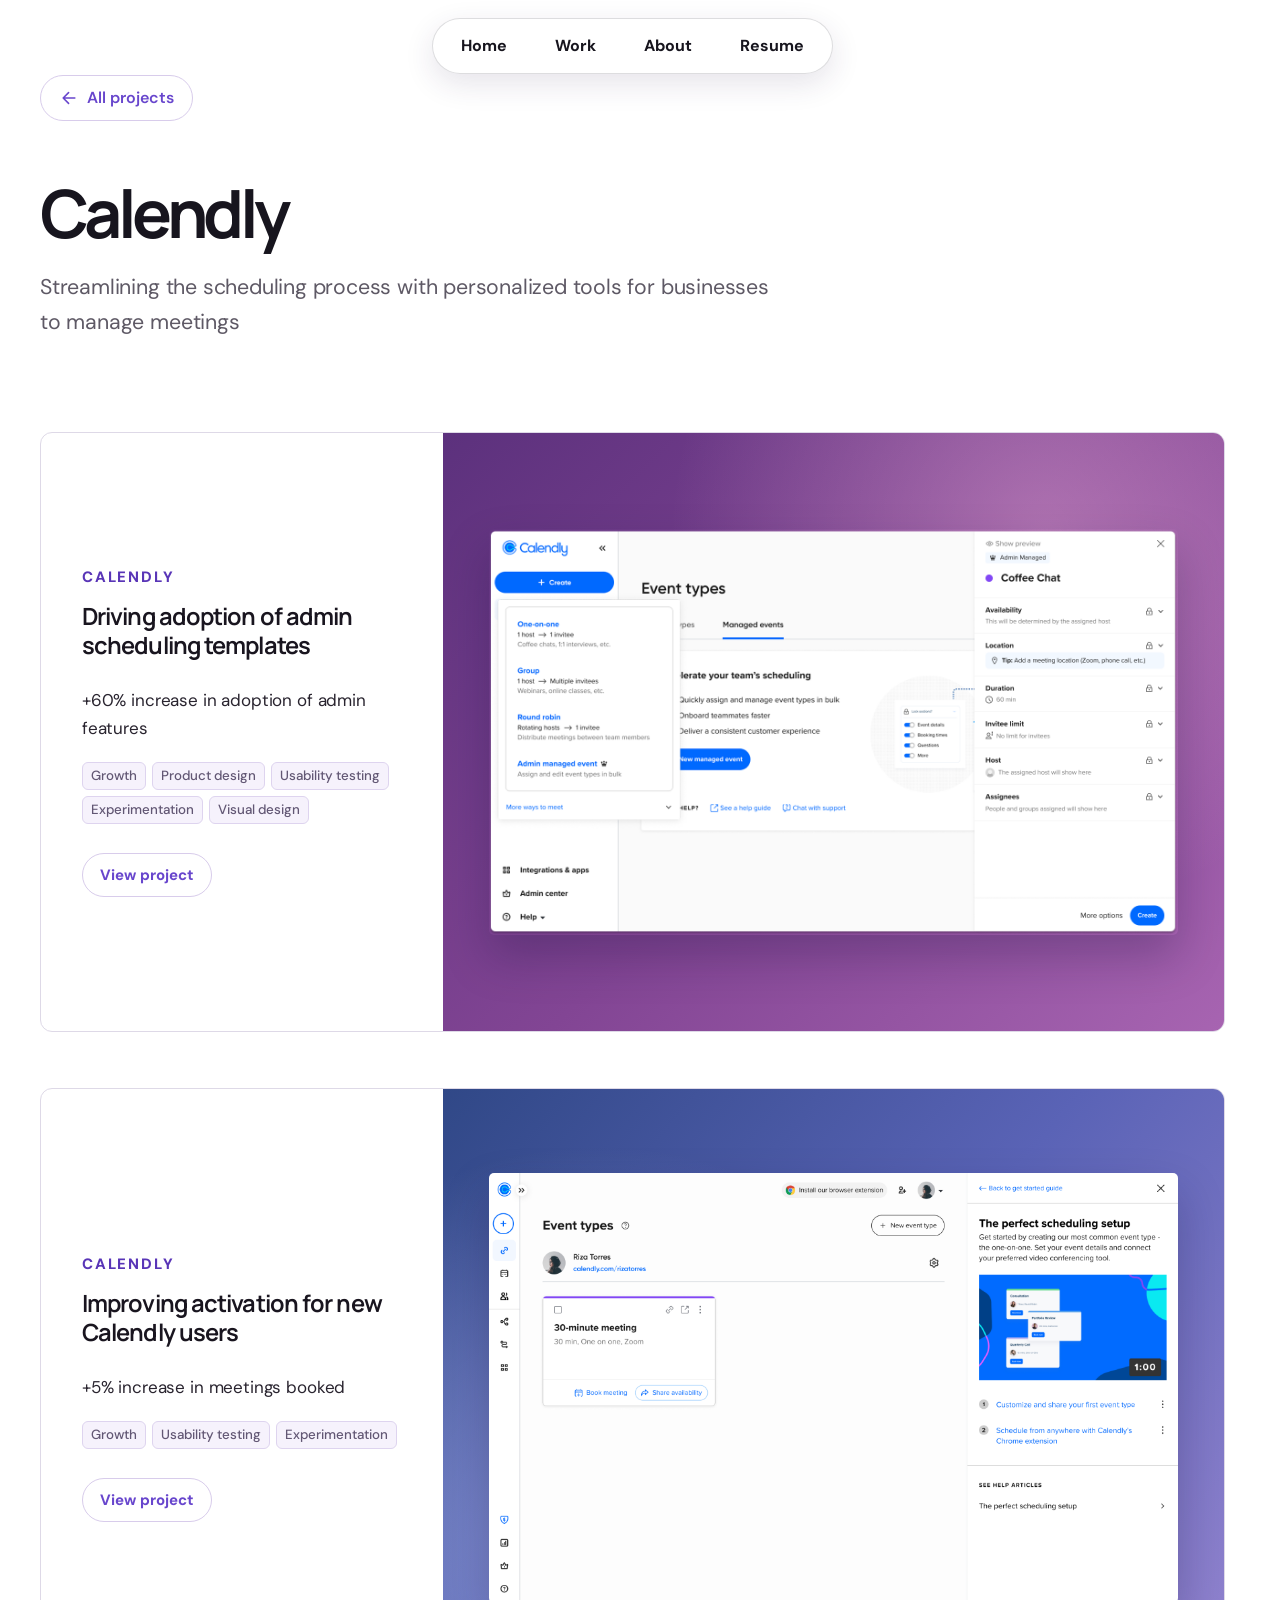
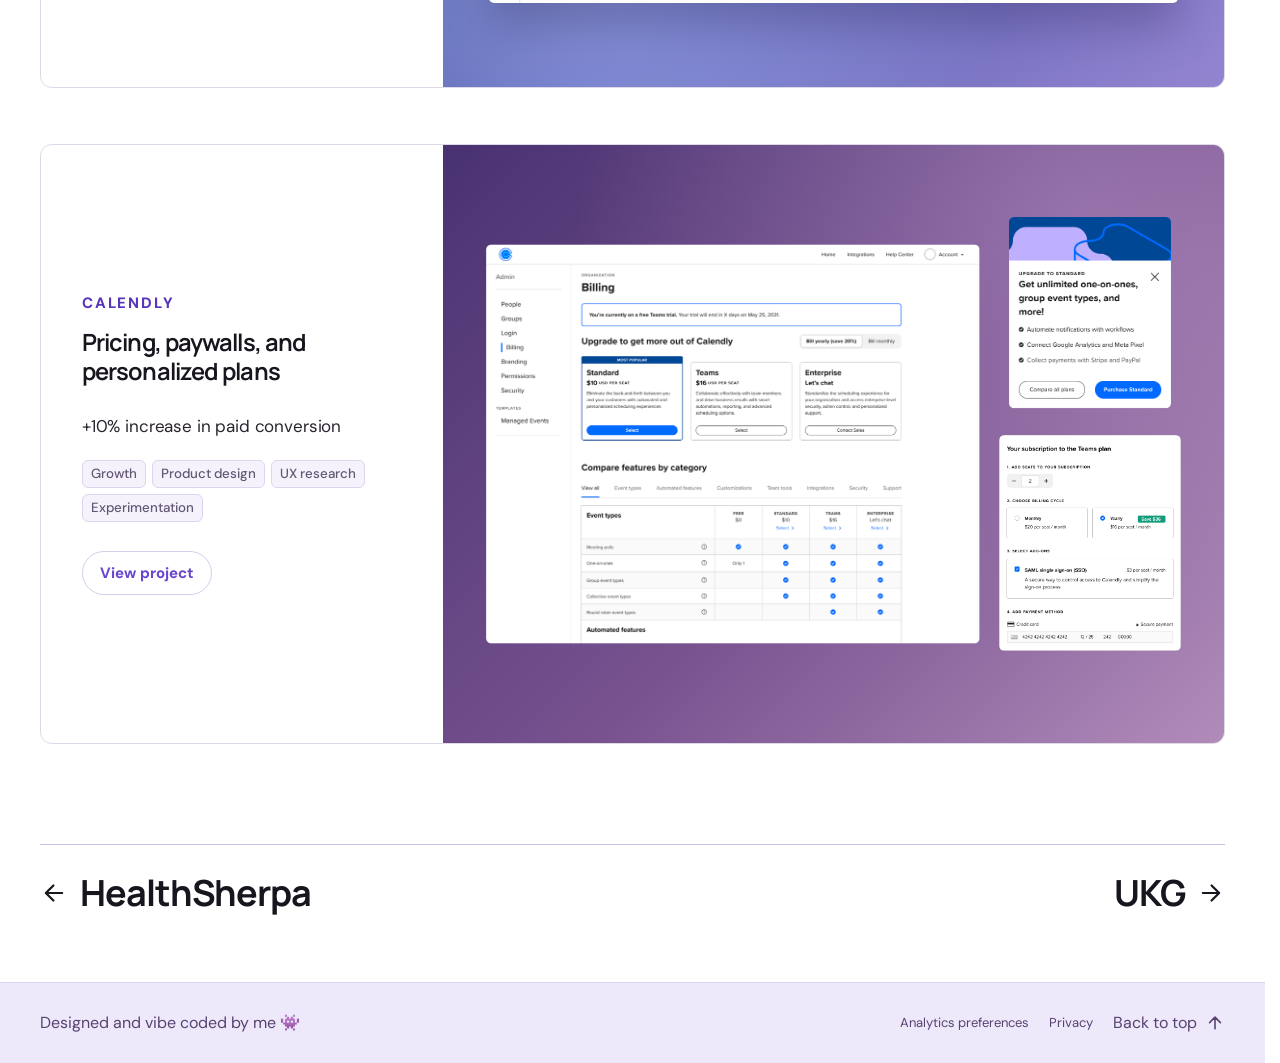
==== work/calendly/index.html @ a81fbd9f "Add Clarity tracking" ====
<!doctype html><html lang="en"><head><meta charset="UTF-8"><meta name="viewport" content="width=device-width, initial-scale=1"><meta name="theme-color" content="#f8f7fb"><link rel="icon" type="image/svg+xml" href="/assets/favicon-sparkle.svg?v=2"><title>Amber Tang — Product Designer</title><meta name="description" content="Amber Tang is a senior product designer creating thoughtful experiences for complex B2B products."><link rel="preconnect" href="https://fonts.googleapis.com"><link rel="preconnect" href="https://fonts.gstatic.com" crossorigin><link href="https://fonts.googleapis.com/css2?family=DM+Sans:wght@400;500;600;700&family=Manrope:wght@400;500;600;700;800&display=swap" rel="stylesheet"><link rel="stylesheet" href="/style.css?v=clarity-regional-20261018"><script src="/analytics.js?v=clarity-regional-20261018" defer></script></head><body><div id="app"></div><script src="/app.js?v=clarity-regional-20261018" defer></script></body></html>
---- style.css ----
:root{--ink:#17151e;--muted:#67636f;--purple:#6846cd;--lavender:#eae2ff;--line:#e6e3eb;--paper:#fbfafc}*{box-sizing:border-box}html{scroll-behavior:smooth}body{margin:0;background:var(--paper);color:var(--ink);font:16px/1.55 'DM Sans',sans-serif}button,input{font:inherit}button,a{-webkit-tap-highlight-color:transparent}a{color:inherit;text-decoration:none}button{cursor:pointer}.wrap{width:min(1240px,calc(100% - 80px));margin-inline:auto}.site-header{position:sticky;top:0;z-index:30;background:rgba(251,250,252,.77);backdrop-filter:blur(18px);-webkit-backdrop-filter:blur(18px);border-bottom:1px solid rgba(230,227,235,.65)}.nav{display:flex;align-items:center;justify-content:space-between;height:76px}.brand{font:800 24px 'Manrope',sans-serif;letter-spacing:-.08em}.brand-dot,.purple-period{color:var(--purple)}.nav-links{display:flex;align-items:center;gap:38px;font-size:16px;font-weight:600}.nav-links a:hover,.text-link:hover{color:var(--purple)}.nav-links a:last-child{border:1px solid #d8d1e4;border-radius:50px;padding:9px 16px}.hero{padding-top:114px;padding-bottom:95px;position:relative}.hero-kicker,.eyebrow,.overline{font-size:16px;letter-spacing:.16em;font-weight:800}.hero-kicker{color:var(--purple);display:flex;align-items:center;gap:9px}.sparkle{font-size:23px;line-height:1}.hero h1,.detail-intro h1,.case-head h1{font:800 clamp(58px,7.5vw,116px)/1.04 'Manrope',sans-serif;letter-spacing:-.075em;margin:25px 0 30px}.hero h1 em,.about h2 em{color:var(--purple);font-style:normal}.hero-intro{max-width:710px;color:#514d58;font-size:20px;line-height:1.6;margin:0}.hero-actions{display:flex;align-items:center;gap:28px;margin-top:32px}.button{display:inline-flex;align-items:center;gap:30px;border-radius:100px;padding:15px 21px;font-weight:700;font-size:16px}.button.primary{background:var(--ink);color:white}.button:hover{background:var(--purple)}.availability{font-size:16px;color:var(--muted)}.ask-teaser{display:flex;align-items:center;text-align:left;gap:18px;border:1px solid #d6cce8;background:linear-gradient(110deg,#fff 25%,#f2edff);border-radius:16px;padding:18px 20px;width:min(570px,100%);margin-top:80px;box-shadow:0 20px 55px rgba(68,40,114,.06);transition:transform .2s,box-shadow .2s}.ask-teaser:hover{transform:translateY(-3px);box-shadow:0 22px 45px rgba(68,40,114,.13)}.ask-teaser strong,.ask-teaser small{display:block}.ask-teaser strong{font-size:16px}.ask-teaser small{color:var(--muted);font-size:16px;margin-top:2px}.ask-icon{background:var(--purple);color:white;border-radius:10px;width:44px;height:44px;display:grid;place-items:center;font-size:23px;flex:none}.ask-arrow{margin-left:auto;font-size:22px;color:var(--purple)}.section{padding:95px 0}.section-head{display:flex;justify-content:space-between;align-items:end;gap:40px;margin-bottom:34px}.section-head h2,.about h2,.footer h2,.case-body h2{font:800 clamp(35px,4.5vw,59px)/1.14 'Manrope',sans-serif;letter-spacing:-.055em;margin:14px 0 0}.section-head p{max-width:330px;color:var(--muted);margin:0 0 7px}.selected{background:#f1eff5;overflow:hidden}.carousel{display:flex;gap:24px;overflow-x:auto;scroll-snap-type:x mandatory;scrollbar-width:none;padding:0 max(40px,calc((100vw - 1240px)/2)) 10px}.carousel::-webkit-scrollbar{display:none}.project-card{position:relative;overflow:hidden;min-height:500px;border-radius:13px;background:#5b4a7a var(--card-image) center/cover no-repeat;color:#fff;isolation:isolate}.carousel .project-card{flex:0 0 min(850px,75vw);height:530px;scroll-snap-align:center}.image-scrim{position:absolute;inset:0;background:linear-gradient(180deg,rgba(14,10,30,.22) 0%,rgba(16,11,36,.05) 38%,rgba(12,9,25,.87) 100%);z-index:-1}.project-top{display:flex;justify-content:space-between;align-items:center;padding:29px 32px}.pill{background:rgba(255,255,255,.18);backdrop-filter:blur(12px);border:1px solid rgba(255,255,255,.45);border-radius:99px;padding:7px 14px;font-size:16px;font-weight:700}.card-index{font-size:16px;letter-spacing:.14em}.project-bottom{position:absolute;bottom:0;left:0;right:0;display:flex;align-items:end;justify-content:space-between;gap:24px;padding:36px}.overline{color:#d8caff}.project-bottom h3{font:700 clamp(28px,3vw,43px)/1.13 'Manrope',sans-serif;letter-spacing:-.05em;max-width:510px;margin:8px 0 24px}.project-meta{display:flex;gap:48px}.project-meta div{display:flex;flex-direction:column;gap:3px;font-size:16px}.project-meta small,.case-facts small{font-size:16px;letter-spacing:.14em;font-weight:800;color:#c5b9db}.round-arrow{display:grid;place-items:center;flex:none;width:54px;height:54px;border-radius:50%;background:var(--purple);font-size:24px}.round-arrow:hover{background:white;color:var(--purple)}.carousel-controls{display:flex;align-items:center;justify-content:space-between;gap:30px;margin-top:18px}.carousel-track{position:relative;width:230px;height:4px;background:#d4cce0;border-radius:99px;cursor:pointer}.carousel-thumb{position:absolute;top:0;height:4px;left:0;background:var(--purple);border-radius:99px}.arrows{display:flex;gap:8px}.arrows button{width:42px;height:42px;border:1px solid #c8c1d2;background:transparent;border-radius:50%;font-size:20px}.arrows button:hover{background:var(--ink);color:white}.bordered{border-top:1px solid var(--line);padding-top:20px}.company-grid{display:grid;grid-template-columns:repeat(4,1fr);gap:15px}.company-card{min-height:330px;border-radius:11px;padding:23px;display:flex;flex-direction:column;justify-content:space-between;background:#e8e3ef;transition:transform .25s,background .25s}.company-card:hover{transform:translateY(-6px);background:#dfd5f3}.company-1{background:#ece9f2}.company-2{background:#e7e4ed}.company-3{background:#eeeaf4}.company-card-top{display:flex;justify-content:space-between;color:var(--purple);font-size:16px;letter-spacing:.1em;font-weight:800}.company-card-top span:last-child{font-size:24px;line-height:1}.company-sector{font-size:16px;color:var(--purple);font-weight:800;text-transform:uppercase;letter-spacing:.11em}.company-card h3{font:800 25px/1.2 'Manrope',sans-serif;letter-spacing:-.05em;margin:12px 0}.company-card p{font-size:16px;color:#5c5567;line-height:1.45;margin:0}.about{background:white}.about-grid{display:grid;grid-template-columns:1fr 1fr;gap:9%;align-items:center}.about-art{background:radial-gradient(circle at 75% 24%,#a889f5,transparent 35%),linear-gradient(145deg,#281a4d,#7051b2 70%,#af8bef);aspect-ratio:1/1;border-radius:13px;color:white;padding:38px;display:flex;flex-direction:column;justify-content:space-between;overflow:hidden}.about-art>span:first-child{font:800 clamp(24px,3vw,47px)/1.12 'Manrope',sans-serif;letter-spacing:-.055em}.art-mark{font-size:clamp(160px,27vw,400px);line-height:.7;align-self:end;opacity:.65;transform:rotate(-18deg) translate(12%,5%)}.about-copy p{color:#595563;font-size:17px;line-height:1.75;margin:27px 0}.skill-list{display:flex;flex-wrap:wrap;gap:9px;margin:28px 0 34px}.skill-list span{padding:9px 14px;border:1px solid #dcd6e8;border-radius:99px;font-size:16px}.text-link{display:inline-flex;gap:28px;align-items:center;border-bottom:1px solid var(--purple);padding-bottom:7px;color:var(--purple);font-weight:800}.footer{padding-top:105px}.footer h2{margin:15px 0 30px}.footer-bottom{margin-top:105px;border-top:1px solid var(--line);display:flex;justify-content:space-between;gap:20px;padding:25px 0;color:var(--muted);font-size:16px}.detail-intro,.case-head{padding-top:75px;padding-bottom:70px}.back-link{display:block;font-size:16px;font-weight:700;color:var(--purple);margin-bottom:72px}.detail-intro h1,.case-head h1{margin:16px 0}.detail-intro p,.case-head>p{font-size:20px;color:#5e5965;max-width:730px}.company-projects{display:grid;gap:28px}.company-projects .project-card{height:580px}.company-projects .project-bottom h3{font-size:46px}.next-work{border-top:1px solid var(--line);margin-top:100px;padding:25px 0 65px;display:flex;justify-content:space-between;gap:25px}.next-work span{font-size:16px;letter-spacing:.14em;color:var(--muted);font-weight:800}.next-work a{font:700 clamp(22px,3vw,36px) 'Manrope',sans-serif;letter-spacing:-.04em}.next-work a:hover{color:var(--purple)}.case-head{padding-bottom:45px}.case-head h1{max-width:1050px}.case-facts{border-top:1px solid var(--line);margin-top:55px;padding-top:22px;display:grid;grid-template-columns:repeat(4,1fr);gap:20px}.case-facts div{display:flex;flex-direction:column;gap:8px}.case-facts small{color:var(--purple)}.case-facts span{font-weight:700}.case-image img{width:100%;height:auto;max-height:720px;object-fit:cover;border-radius:14px;display:block}.case-body{padding-top:100px;padding-bottom:65px;display:grid;grid-template-columns:1fr 1fr;gap:9%}.case-body p{font-size:18px;line-height:1.75;color:#625d69;margin:0 0 22px}.case-body .text-link{margin-top:20px}.chat-overlay{position:fixed;inset:0;z-index:60;background:rgba(25,20,40,.44);opacity:0;pointer-events:none;transition:opacity .25s;display:grid;place-items:center;padding:30px}.chat-overlay.open{opacity:1;pointer-events:auto}.chat-panel{height:min(830px,92vh);width:min(1100px,100%);border-radius:18px;background:#fdfcff;box-shadow:0 35px 100px rgba(24,13,49,.2);display:flex;flex-direction:column;overflow:hidden;transform:translateY(20px) scale(.98);transition:transform .3s}.open .chat-panel{transform:none}.chat-bar{border-bottom:1px solid var(--line);padding:17px 25px;display:flex;align-items:center;justify-content:space-between}.chat-brand{color:var(--purple);font-size:22px;display:flex;align-items:center;gap:10px}.chat-brand strong{font-size:17px;color:var(--ink)}.chat-brand small{font-size:16px;color:var(--muted);border-left:1px solid var(--line);padding-left:12px}.chat-close{background:transparent;border:0;color:#463e50;font-size:30px;line-height:1;width:38px;height:38px}.chat-conversation{overflow-y:auto;padding:45px clamp(24px,10%,110px);flex:1;display:flex;flex-direction:column;gap:18px}.chat-message{max-width:650px;line-height:1.6}.chat-message.assistant{display:flex;gap:14px;align-self:flex-start}.chat-message p{background:#f1edf8;border-radius:5px 17px 17px 17px;padding:18px 21px;margin:0}.chat-avatar{flex:none;display:grid;place-items:center;background:var(--purple);color:white;width:34px;height:34px;border-radius:10px}.chat-message.user{align-self:flex-end;background:var(--purple);color:white;border-radius:17px 17px 5px 17px;padding:13px 18px}.chat-bottom{padding:18px clamp(24px,10%,110px) 25px;border-top:1px solid var(--line)}.prompts{display:flex;gap:8px;flex-wrap:wrap;margin-bottom:15px}.prompts button{border:1px solid #dcd2ed;background:white;border-radius:99px;padding:7px 13px;font-size:16px;color:var(--purple)}.prompts button:hover{background:var(--lavender)}#chat-form{border:1px solid #c9bfd8;border-radius:11px;display:flex;align-items:center;padding:7px 7px 7px 17px}#chat-form input{border:0;background:transparent;outline:0;flex:1;min-width:0}#chat-form button{border:0;background:var(--purple);color:white;border-radius:8px;width:36px;height:36px}#chat-form:focus-within{outline:2px solid #ad93e5}.chat-bottom>small{display:block;color:#8a8492;font-size:16px;margin-top:8px}a:focus-visible,button:focus-visible{outline:3px solid #9474e7;outline-offset:3px}@media(max-width:800px){.wrap{width:min(100% - 40px,1240px)}.nav{height:66px}.nav-links{gap:15px;font-size:16px}.nav-links a:last-child{padding:7px 10px}.hero{padding-top:78px;padding-bottom:65px}.hero h1{font-size:clamp(49px,10vw,82px)}.hero-intro{font-size:17px}.ask-teaser{margin-top:55px}.section{padding:70px 0}.section-head{align-items:start;flex-direction:column;gap:16px}.carousel{padding-inline:20px;gap:14px}.carousel .project-card{flex-basis:min(660px,87vw);height:500px}.company-grid{grid-template-columns:repeat(2,1fr)}.company-card{min-height:265px}.about-grid{gap:35px}.about-art{aspect-ratio:4/5}.company-projects .project-card{height:500px}.case-facts{grid-template-columns:repeat(2,1fr)}}@media(max-width:560px){.nav-links a:first-child{display:none}.nav-links{gap:13px}.hero h1{font-size:50px}.hero-actions{align-items:flex-start;flex-direction:column;gap:15px}.section-head h2,.about h2,.footer h2{font-size:37px}.carousel .project-card{height:480px}.project-top{padding:20px}.project-bottom{padding:24px;align-items:end}.project-bottom h3{font-size:30px}.project-meta{flex-direction:column;gap:10px}.project-meta div{font-size:16px}.round-arrow{width:44px;height:44px}.company-grid{gap:10px}.company-card{padding:17px;min-height:245px}.company-card h3{font-size:20px}.about-grid,.case-body{grid-template-columns:1fr}.about-art{aspect-ratio:4/3}.about-copy{padding-top:20px}.footer-bottom{flex-wrap:wrap}.detail-intro,.case-head{padding-top:45px}.back-link{margin-bottom:60px}.detail-intro h1,.case-head h1{font-size:48px;overflow-wrap:anywhere}.detail-intro p,.case-head>p{font-size:17px}.company-projects .project-card{height:490px}.company-projects .project-bottom h3{font-size:32px}.case-facts{gap:20px}.case-image{width:100%}.case-image img{border-radius:0}.case-body{padding-top:60px}.chat-overlay{padding:0}.chat-panel{width:100%;height:100dvh;border-radius:0}.chat-conversation{padding:25px 18px}.chat-bottom{padding:15px 18px 24px}}@media(prefers-reduced-motion:reduce){html{scroll-behavior:auto}*,*:before,*:after{transition:none!important;scroll-behavior:auto!important}}
/* Portfolio refinements */
:root{--purple:#7253b5;--lavender:#eee8fa;--paper:#fdfcfe}
body{background:var(--paper)}
#app{position:relative;z-index:1}
.mouse-glow{position:fixed;left:-280px;top:-280px;width:560px;height:560px;border-radius:50%;background:radial-gradient(circle,rgba(163,136,226,.15),rgba(163,136,226,.055) 37%,transparent 70%);pointer-events:none;z-index:0;transform:translate(-1000px,-1000px);transition:transform .12s ease-out}
.site-header{height:0;background:transparent;border:0;backdrop-filter:none;-webkit-backdrop-filter:none;display:flex;justify-content:center;pointer-events:none}
.nav{pointer-events:auto;position:relative;top:18px;width:auto;height:56px;padding:5px;display:flex;justify-content:center;gap:2px;border-radius:999px;background:rgba(255,255,255,.58);border:1px solid rgba(255,255,255,.9);box-shadow:0 9px 30px rgba(48,32,79,.1),inset 0 1px 0 rgba(255,255,255,.95);backdrop-filter:blur(24px) saturate(170%);-webkit-backdrop-filter:blur(24px) saturate(170%)}
.nav a{padding:11px 23px;border-radius:999px;font-size:16px;font-weight:700;transition:background .2s,color .2s}
.nav a:hover{background:rgba(114,83,181,.12);color:var(--purple)}
.hero{padding-top:194px}.hero h1{margin-top:0;font-size:clamp(74px,10vw,145px)}
.section-head{margin-bottom:36px}.section-head>div{width:100%}.section-head h2{margin-top:0}
.selected{background:#f4f1f8}.carousel{gap:24px;scroll-snap-type:x proximity;padding-inline:max(40px,calc((100vw - 1320px)/2))}
.carousel .project-card{flex-basis:min(1020px,84vw);height:610px;scroll-snap-align:center}
.project-card{display:block;cursor:pointer;transition:transform .25s,box-shadow .25s}
.project-card:hover{transform:translateY(-4px);box-shadow:0 18px 45px rgba(37,23,67,.2)}
.project-card .image-scrim{background:linear-gradient(180deg,rgba(25,16,48,.1) 0%,rgba(24,16,47,.06) 29%,rgba(19,13,34,.69) 66%,rgba(13,9,26,.96) 100%)}
.project-top,.project-bottom{display:flex}.project-bottom{padding:44px}.project-copy{display:block}
.project-title{display:block;font:700 clamp(32px,3.5vw,50px)/1.13 'Manrope',sans-serif;letter-spacing:-.05em;max-width:620px;margin:9px 0 27px}
.project-meta{display:flex;gap:45px}.project-meta>span{display:flex;flex-direction:column;gap:4px;font-size:16px}.project-meta small{display:block;color:#e8dafa}
.project-card:hover .round-arrow{background:white;color:var(--purple);transform:translate(2px,-2px)}.round-arrow{transition:transform .2s,background .2s}
.carousel-controls{justify-content:center;gap:22px;margin-top:24px}.carousel-controls>button{width:42px;height:42px;border:1px solid #c8bdd7;border-radius:50%;background:#fff;font-size:20px;flex:none}.carousel-controls>button:hover{background:var(--purple);border-color:var(--purple);color:#fff}.carousel-track{width:min(340px,36vw);height:5px;background:#dcd4e9}.carousel-thumb{height:5px}
.company-card-top span:last-child{font-size:23px;line-height:1}.company-card:hover .company-card-top span:last-child{transform:translateX(-4px)}.company-card-top span:last-child{transition:transform .2s}
.footer{border-top:1px solid var(--line);padding-top:25px;padding-bottom:30px;display:flex;justify-content:space-between;gap:20px;color:var(--muted);font-size:16px}
@media(max-width:800px){.hero{padding-top:160px}.carousel{padding-inline:20px}.carousel .project-card{flex-basis:88vw;height:560px}.project-bottom{padding:30px}}
@media(max-width:560px){.nav{top:11px;height:50px}.nav a{padding:9px 19px;font-size:16px}.hero{padding-top:145px}.hero h1{font-size:clamp(58px,14vw,78px)}.carousel .project-card{height:520px}.project-bottom{padding:24px}.project-title{font-size:32px}.project-meta{gap:12px;flex-direction:column}.project-meta>span{font-size:16px}.carousel-controls{gap:15px}.carousel-track{width:min(220px,50vw)}.company-projects .project-title{font-size:32px}}
@media(hover:none),(prefers-reduced-motion:reduce){.mouse-glow{display:none}}
/* Third-pass typography and interaction */
:root{--purple:#504b82;--lavender:#e9e7f2;--paper:#fff;--line:#d3cde3}
body{font-size:21.333px;line-height:1.55;background:#fff}
.hero{text-align:center;padding-top:175px;padding-bottom:100px}
.hero h1{font-size:clamp(68px,8vw,112px);margin-bottom:28px}
.hero-intro{font-size:21.333px;max-width:820px;margin:0 auto;line-height:1.58}
.hero-intro strong{color:var(--purple);font-weight:800}
.hero-actions{justify-content:center}.ask-teaser{margin-left:auto;margin-right:auto}
.selected,.about{background:#fff;border-top:1px solid var(--line)}
.companies{border-top:1px solid var(--line)}.bordered{border-top:0;padding-top:0}
.company-card,.company-1,.company-2,.company-3{background:#f8f8fa;border:1px solid #e8e5ee}
.company-card:hover{background:#f2f1f6;border-color:#c9c3db}
.about-art{background:#f6f6f8;color:#292738;border:1px solid #e8e5ee}
.art-mark{color:var(--purple);opacity:.32}
.section-head p,.about-copy p,.detail-intro p,.case-head>p,.case-body p,.company-card p{font-size:21.333px}
.company-card{min-height:380px}.company-card p{line-height:1.4;color:#504d57}
.case-facts,.next-work,.footer{border-top-color:var(--line)}
.mouse-glow{z-index:45;background:radial-gradient(circle,rgba(91,80,143,.09),rgba(91,80,143,.035) 35%,transparent 70%);width:500px;height:500px;left:-250px;top:-250px;transition:transform .08s linear}
.cursor-trail{position:fixed;inset:0;width:100vw;height:100vh;pointer-events:none;z-index:80}
.carousel{gap:34px;scroll-snap-type:none;cursor:grab;user-select:none;overscroll-behavior-inline:contain}
.carousel.dragging{cursor:grabbing;scroll-behavior:auto}
.carousel .project-card{flex-basis:min(980px,78vw);height:610px;scroll-snap-align:none}
.carousel-controls{gap:28px;margin-top:30px}
.carousel-controls>button{width:54px;height:54px;font-size:24px;border-color:#c6bfd6}
.carousel-track{width:min(430px,44vw);height:6px}.carousel-thumb{height:6px}
.project-card .image-scrim{background:linear-gradient(180deg,rgba(23,20,40,.04) 0%,rgba(23,20,40,.12) 28%,rgba(18,16,31,.73) 63%,rgba(11,10,20,.97) 100%)}
.project-bottom{padding:46px}
@media(max-width:800px){.hero{padding-top:160px}.hero h1{font-size:clamp(58px,10vw,82px)}.hero-intro{font-size:21.333px}.carousel .project-card{flex-basis:84vw;height:550px}.company-card{min-height:340px}.company-card p{font-size:18px}}
@media(max-width:560px){.hero{padding-top:145px;padding-bottom:75px}.hero h1{font-size:clamp(54px,13vw,70px)}.hero-intro{font-size:19px}.carousel{gap:18px}.carousel .project-card{flex-basis:88vw;height:500px}.carousel-controls{gap:15px}.carousel-controls>button{width:45px;height:45px}.carousel-track{width:min(210px,46vw)}.project-bottom{padding:22px}.company-card{min-height:270px}.company-card p{font-size:16px}.about-copy p,.detail-intro p,.case-head>p,.case-body p{font-size:19px}}
@media(hover:none),(prefers-reduced-motion:reduce){.cursor-trail{display:none}}
@media(max-width:560px){.hero-intro,.about-copy p,.detail-intro p,.case-head>p,.case-body p,.company-card p{font-size:21.333px}.company-grid{grid-template-columns:1fr}.company-card{min-height:260px}.company-card h3{font-size:25px}}
/* Glass surfaces and aligned section rhythm */
:root{--purple:#6846cd;--lavender:#ece5fb;--line:#ccbee7}
.hero{text-align:right}.hero h1{font-size:clamp(62px,7.2vw,100px);margin-bottom:24px}.hero h1 em{color:inherit}
.hero-intro{margin-left:auto;margin-right:0}.hero-actions{justify-content:flex-end}.ask-teaser{margin-left:auto;margin-right:0}
.section-head h2,.about h2,.case-body h2{font-size:clamp(33px,4vw,52px)}
.detail-intro h1,.case-head h1{font-size:clamp(52px,6vw,88px)}
.section{border-top:0}.selected,.about,.companies{border-top:0}
.selected.section::before,.companies.section::before,.about.section::before{content:"";display:block;width:min(1240px,calc(100% - 80px));height:1px;background:var(--line);margin:0 auto 22px}
.companies.wrap.section::before{width:100%}.section-head{margin-bottom:35px}.about-grid{align-items:start}.about-copy{padding-top:0}
.button.primary{background:rgba(104,70,205,.92);color:#fff;border:1px solid rgba(255,255,255,.55);box-shadow:inset 0 1px 0 rgba(255,255,255,.5),0 9px 24px rgba(71,45,139,.19);backdrop-filter:blur(16px) saturate(150%);-webkit-backdrop-filter:blur(16px) saturate(150%);font-size:18px;padding:16px 24px}
.button.primary:hover{background:#5637b1;box-shadow:0 12px 28px rgba(71,45,139,.25)}
.nav,.ask-teaser,.company-card,.about-art,.chat-panel,.prompts button,#chat-form,.carousel-controls>button,.round-arrow{backdrop-filter:blur(20px) saturate(165%);-webkit-backdrop-filter:blur(20px) saturate(165%)}
.nav{background:rgba(255,255,255,.62);border-color:rgba(255,255,255,.92);box-shadow:inset 0 1px 0 #fff,0 12px 35px rgba(47,35,80,.12)}
.ask-teaser{background:linear-gradient(120deg,rgba(255,255,255,.78),rgba(248,246,253,.65));border:1px solid rgba(202,189,229,.75);box-shadow:inset 0 1px 0 #fff,0 14px 38px rgba(61,46,95,.09)}
.company-card,.company-1,.company-2,.company-3{background:rgba(247,247,250,.66);border:1px solid rgba(217,210,230,.82);box-shadow:inset 0 1px 0 rgba(255,255,255,.95),0 8px 28px rgba(52,41,74,.05)}
.company-card:hover{background:rgba(240,237,248,.77);border-color:rgba(164,145,202,.75);box-shadow:inset 0 1px 0 #fff,0 15px 35px rgba(52,41,74,.11)}
.project-card{border:1px solid rgba(255,255,255,.55);box-shadow:inset 0 1px 0 rgba(255,255,255,.48),0 15px 35px rgba(31,20,50,.1)}
.pill{background:rgba(255,255,255,.23);border-color:rgba(255,255,255,.62);box-shadow:inset 0 1px 0 rgba(255,255,255,.45)}
.round-arrow{background:rgba(104,70,205,.88);border:1px solid rgba(255,255,255,.4);box-shadow:inset 0 1px 0 rgba(255,255,255,.35),0 6px 18px rgba(34,20,75,.18)}
.carousel-controls>button{display:grid;place-items:center;background:rgba(255,255,255,.73);border-color:rgba(198,181,222,.9);color:var(--purple);box-shadow:inset 0 1px 0 #fff,0 5px 15px rgba(54,40,90,.08)}
.about-art{background:rgba(247,247,250,.72);border-color:rgba(217,210,230,.82);box-shadow:inset 0 1px 0 #fff,0 12px 36px rgba(52,41,74,.06)}
.chat-panel{background:rgba(253,252,255,.9);border:1px solid rgba(255,255,255,.8);box-shadow:inset 0 1px 0 #fff,0 35px 100px rgba(24,13,49,.18)}
.chat-message.assistant p{background:rgba(239,234,249,.78);border:1px solid rgba(218,207,239,.65);backdrop-filter:blur(14px)}
.prompts button{font-size:16px;background:rgba(255,255,255,.67);border-color:rgba(194,178,223,.8);box-shadow:inset 0 1px 0 #fff}
#chat-form{background:rgba(255,255,255,.72);box-shadow:inset 0 1px 0 #fff}
#chat-form button{background:var(--purple);font-size:19px}
.ui-icon{width:20px;height:20px;display:inline-block;vertical-align:-.18em;flex:none}
.round-arrow .ui-icon{width:25px;height:25px}.company-card-top .ui-icon{width:23px;height:23px}.carousel-controls .ui-icon{width:23px;height:23px}
.ask-icon .ui-icon,.chat-brand .ui-icon{width:24px;height:24px}.ask-arrow .ui-icon{width:22px;height:22px}.chat-avatar .ui-icon{width:21px;height:21px}
.art-mark .ui-icon{width:clamp(140px,25vw,330px);height:clamp(140px,25vw,330px);stroke-width:.7}
.text-link .ui-icon,.next-work .ui-icon{width:21px;height:21px}.text-link{font-size:18px}
@media(max-width:800px){.selected.section::before,.about.section::before{width:calc(100% - 40px)}}
@media(max-width:560px){.hero h1{font-size:clamp(52px,12vw,68px)}.section-head h2,.about h2,.case-body h2{font-size:35px}.detail-intro h1,.case-head h1{font-size:clamp(44px,11vw,60px)}.about-grid{gap:30px}.art-mark .ui-icon{width:190px;height:190px}}
/* Left-aligned portfolio copy */
.hero{text-align:left}
.hero-intro{margin-left:0;margin-right:auto}
.hero-actions{justify-content:flex-start}
.ask-teaser{margin-left:0;margin-right:auto}
/* Smaller titles, quiet controls, centered featured card */
.hero h1{font-size:clamp(54px,6.7vw,90px)}
.section-head h2,.about h2,.case-body h2{font-size:clamp(31px,3.5vw,45px)}
.detail-intro h1,.case-head h1{font-size:clamp(44px,5.2vw,75px)}
.project-title{font-size:clamp(28px,2.7vw,38px);max-width:590px}
.company-projects .project-title{font-size:clamp(30px,3vw,40px)}
.company-card h3{font-size:22px}.about-art>span:first-child{font-size:clamp(22px,2.5vw,36px)}
.button.primary{border:0;background:var(--purple);box-shadow:0 8px 20px rgba(73,45,150,.17);padding:15px 24px}
.button.primary:hover{background:#5d3bb9;box-shadow:0 10px 23px rgba(73,45,150,.23)}
.ask-teaser{border:0;background:rgba(247,245,251,.82);box-shadow:0 11px 28px rgba(61,46,95,.08)}
.ask-teaser:hover{box-shadow:0 14px 31px rgba(61,46,95,.13)}
.carousel-controls>button{border:0;background:rgba(241,238,248,.85);box-shadow:0 5px 15px rgba(54,40,90,.08)}
.round-arrow{border:0;background:var(--purple);box-shadow:0 6px 17px rgba(34,20,75,.2)}
.prompts button{border:0;background:rgba(240,235,249,.8);box-shadow:none}
#chat-form button{border:0}.chat-close{border:0}
.carousel{position:relative;padding-top:48px;padding-bottom:48px;scroll-snap-type:none}
.carousel .project-card{transform:scale(.83);transform-origin:center;opacity:.7;filter:saturate(.8);transition:transform .42s cubic-bezier(.2,.7,.2,1),opacity .42s,filter .42s,box-shadow .25s,border-color .25s;box-shadow:0 12px 30px rgba(31,20,50,.08)}
.carousel .project-card.is-active{transform:scale(1);opacity:1;filter:none;box-shadow:0 20px 46px rgba(31,20,50,.17)}
.project-card:hover,.carousel .project-card:hover,.carousel .project-card.is-active:hover{transform:scale(1);border-color:rgba(211,191,244,.9);box-shadow:0 22px 48px rgba(36,23,68,.19)}
.carousel .project-card:not(.is-active):hover{transform:scale(.83);filter:saturate(.92) brightness(1.04);box-shadow:0 16px 35px rgba(31,20,50,.16)}
.project-card:hover .round-arrow{transform:none;background:#fff;color:var(--purple)}
.company-card:hover{transform:none;box-shadow:0 13px 30px rgba(52,41,74,.12)}
.company-card:hover .company-card-top span:last-child{transform:none}
@media(max-width:560px){.hero h1{font-size:clamp(47px,11vw,62px)}.section-head h2,.about h2,.case-body h2{font-size:31px}.detail-intro h1,.case-head h1{font-size:clamp(41px,10vw,55px)}.project-title,.company-projects .project-title{font-size:28px}.company-card h3{font-size:22px}.carousel{padding-top:32px;padding-bottom:32px}.carousel .project-card{transform:scale(.9)}.carousel .project-card:not(.is-active):hover{transform:scale(.9)}}
/* Soft white controls and a continuous work section */
.button.primary{background:rgba(255,255,255,.88);color:var(--purple);border:1px solid rgba(213,203,232,.86);box-shadow:0 7px 18px rgba(56,42,93,.09)}
.button.primary:hover{background:var(--purple);color:#fff;border-color:var(--purple);box-shadow:0 10px 24px rgba(73,45,150,.2)}
.carousel-controls>button{background:rgba(255,255,255,.9);color:var(--purple);border:1px solid rgba(216,208,231,.9);box-shadow:0 5px 13px rgba(54,40,90,.07)}
.carousel-controls>button:hover{background:var(--purple);color:#fff;border-color:var(--purple)}
.round-arrow{background:rgba(255,255,255,.92);color:var(--purple);border:1px solid rgba(255,255,255,.75);box-shadow:0 5px 14px rgba(34,20,75,.13)}
.project-card:hover .round-arrow{background:var(--purple);color:#fff;border-color:var(--purple)}
.ask-teaser{background:rgba(255,255,255,.84);border:1px solid rgba(220,213,233,.9);box-shadow:0 9px 24px rgba(61,46,95,.07)}
.ask-teaser:hover{background:rgba(246,243,252,.96);border-color:rgba(181,162,215,.9)}
.company-card,.company-1,.company-2,.company-3{background:rgba(255,255,255,.84);border:1px solid rgba(225,220,234,.95);box-shadow:0 8px 23px rgba(52,41,74,.045)}
.company-card:hover{background:rgba(248,245,253,.92);border-color:rgba(187,172,215,.9)}
.about-art,.chat-panel{border:1px solid rgba(225,220,234,.8)}
.prompts button{background:rgba(255,255,255,.91);color:var(--purple);border:1px solid rgba(220,213,233,.85)}
.prompts button:hover{background:var(--purple);color:#fff;border-color:var(--purple)}
#chat-form button{background:#fff;color:var(--purple);border:1px solid rgba(220,213,233,.85)}
#chat-form button:hover{background:var(--purple);color:#fff;border-color:var(--purple)}
.image-scrim::after{content:"";position:absolute;inset:0;background:#05030b;opacity:0;transition:opacity .28s ease}
.project-card:hover .image-scrim::after{opacity:.2}
.selected.section{padding-bottom:28px}.companies.section{padding-top:42px}.companies.section::before{display:none}
.companies .section-head{justify-content:center;text-align:center;margin-bottom:28px}
.companies .section-head h2{font-size:clamp(27px,3vw,36px)}
.companies .company-grid{margin-top:0}
.carousel{scroll-behavior:auto}.carousel.dragging{scroll-behavior:auto}
@media(max-width:560px){.selected.section{padding-bottom:20px}.companies.section{padding-top:34px}.companies .section-head h2{font-size:29px}}
/* Editorial type refinement */
.button.primary{background:var(--purple);color:#fff;border:0;box-shadow:0 8px 21px rgba(72,45,144,.17);font-weight:700;letter-spacing:-.01em}
.button.primary:hover{background:#5738b0;color:#fff;border:0;box-shadow:0 11px 25px rgba(72,45,144,.23)}
.hero h1,.detail-intro h1,.case-head h1{font-weight:700;letter-spacing:-.068em;line-height:1.08}
.hero h1 em{font-family:'Instrument Serif',Georgia,serif;font-weight:400;font-style:italic;letter-spacing:-.035em;color:var(--ink)}
.hero-intro{max-width:770px;line-height:1.65;letter-spacing:-.012em;color:#4a4651}
.hero-intro strong{font-weight:700}
.section-head h2,.about h2,.case-body h2{font-weight:700;letter-spacing:-.048em;line-height:1.18}
.about h2 em{font-family:'Instrument Serif',Georgia,serif;font-style:italic;font-weight:400;letter-spacing:-.025em;font-size:1.14em;line-height:1.04}
.project-title,.company-projects .project-title{font-weight:700;letter-spacing:-.038em;line-height:1.17}
.company-card h3{font-weight:700;letter-spacing:-.04em;line-height:1.24}
.company-card p,.about-copy p,.case-body p,.detail-intro p,.case-head>p{line-height:1.65;letter-spacing:-.009em}
.eyebrow,.overline{font-size:16px;letter-spacing:.12em;font-weight:700}
.project-meta small,.case-facts small{font-size:16px;letter-spacing:.1em}
.project-meta>span,.case-facts span{letter-spacing:-.01em}
.next-work a{letter-spacing:-.038em;font-weight:700}
.chat-message p{line-height:1.6;letter-spacing:-.005em}
@media(max-width:560px){.hero h1{line-height:1.12}.hero-intro{line-height:1.58}.about h2 em{font-size:1.1em}}
/* Consistent sans-serif typography and compact work continuation */
.hero h1 em{font-family:'Manrope',sans-serif;font-weight:700;font-style:normal;letter-spacing:-.068em;color:var(--ink)}
.about h2 em{font-family:'Manrope',sans-serif;font-weight:700;font-style:normal;letter-spacing:-.048em;font-size:1em;line-height:1.18;color:var(--purple)}
.button.primary{display:inline-flex;align-items:center;justify-content:center;min-height:44px;padding:10px 21px;font-size:16px;line-height:1.45;border-radius:999px}
.carousel-controls>button{width:44px;height:44px}.carousel-controls .ui-icon{width:20px;height:20px}
.round-arrow{width:44px;height:44px}.round-arrow .ui-icon{width:21px;height:21px}
.prompts button{min-height:40px;padding:9px 15px;font-size:16px}
#chat-form button{width:40px;height:40px}
.selected.section{padding-top:60px;padding-bottom:0}
.selected.section::before,.about.section::before{margin-bottom:42px}
.carousel{padding-top:23px;padding-bottom:12px}
.carousel-controls{margin-top:7px}
.companies.section{padding-top:20px;padding-bottom:85px}
.companies .section-head{margin-bottom:24px}
.companies .section-head h2{font-family:'DM Sans',sans-serif;font-size:16px;font-weight:700;letter-spacing:.12em;line-height:1.3;text-transform:uppercase;color:var(--purple)}
@media(max-width:560px){.selected.section{padding-top:45px;padding-bottom:0}.selected.section::before,.about.section::before{margin-bottom:36px}.carousel{padding-top:18px;padding-bottom:10px}.companies.section{padding-top:16px;padding-bottom:65px}.companies .section-head h2{font-size:16px}}
/* Full-page chapters and featured project controls */
html{scroll-snap-type:y mandatory;scroll-padding-top:0}
.hero,.work-chapter,.about,.footer{scroll-snap-align:start;scroll-snap-stop:normal}
.hero,.work-chapter,.about{min-height:100svh}
.work-chapter{background:#fff}
.footer{scroll-snap-align:end}
.carousel .project-card,.carousel .project-card.is-active,.carousel .project-card:hover,.carousel .project-card.is-active:hover,.carousel .project-card:not(.is-active):hover{box-shadow:none}
.carousel .project-card{border-color:rgba(224,215,236,.65)}
.carousel-controls{margin-top:38px}
.view-project{display:inline-flex;align-items:center;justify-content:center;flex:none;min-height:44px;padding:10px 18px;border-radius:999px;background:rgba(255,255,255,.92);color:var(--purple);font:700 16px/1.2 'DM Sans',sans-serif;white-space:nowrap;box-shadow:0 5px 16px rgba(15,10,29,.12);backdrop-filter:blur(18px);-webkit-backdrop-filter:blur(18px);transition:background .25s,color .25s}
.project-card:hover .view-project{background:var(--purple);color:#fff}
.companies.section{padding-top:76px}
.companies .section-head{margin-bottom:34px}
.companies .section-head h2{font:700 clamp(28px,3.4vw,38px)/1.2 'Manrope',sans-serif;letter-spacing:-.045em;text-transform:none;color:var(--purple)}
@media(max-width:800px){html{scroll-snap-type:y proximity}.companies.section{padding-top:62px}}
@media(max-width:560px){.carousel-controls{margin-top:26px}.companies.section{padding-top:55px}.companies .section-head h2{font-size:30px}.project-bottom{flex-wrap:wrap;gap:14px}.view-project{margin-left:auto}}
@media(prefers-reduced-motion:reduce){html{scroll-behavior:auto}}
/* Gentler chapter transitions and larger section label */
html{scroll-snap-type:y proximity}
.footer{scroll-snap-align:none}
.companies .section-head h2{font:700 clamp(23px,2.5vw,30px)/1.3 'DM Sans',sans-serif;letter-spacing:.1em;text-transform:uppercase;color:var(--purple)}
@media(max-width:560px){.companies .section-head h2{font-size:23px}}
/* Natural page scrolling */
html{scroll-snap-type:none}
.hero,.work-chapter,.about,.footer{scroll-snap-align:none;scroll-snap-stop:normal}

.carousel.rebasing .project-card{transition:none!important}

.nav{border:1px solid rgba(103,99,111,.24)}
.companies .section-head{justify-content:flex-start;text-align:left}
.companies .section-head{justify-content:center;text-align:center}
.ask-teaser,.ask-teaser:hover{transform:none}
.ask-teaser{transition:background .2s,border-color .2s,box-shadow .2s}
.nav{background:rgba(255,255,255,.42);border-color:rgba(103,99,111,.22);box-shadow:inset 0 1px 0 rgba(255,255,255,.95),inset 0 -1px 0 rgba(255,255,255,.42),0 10px 30px rgba(47,35,80,.12);backdrop-filter:blur(30px) saturate(190%);-webkit-backdrop-filter:blur(30px) saturate(190%)}
/* Keep section divider placement consistent across Work and About. */
.about.section{padding-top:60px}
@media(max-width:560px){.about.section{padding-top:45px}}
/* Quiet section surfaces in place of divider lines. */
.work-chapter{background:#f6f4fa}
.selected,.companies{background:transparent}
.about{background:#fff}
.selected.section::before,.about.section::before,.companies.section::before{display:none}
.selected.section,.about.section{padding-top:102px}
.footer{border-top:0}
@media(max-width:560px){.selected.section,.about.section{padding-top:81px}}
.hero{display:flex;flex-direction:column;justify-content:center;min-height:100svh;padding-top:112px;padding-bottom:88px}
@media(max-width:560px){.hero{min-height:100svh;padding-top:108px;padding-bottom:72px}}
.selected .section-head{justify-content:center;text-align:center}
.companies .section-head h2{font-size:clamp(21px,2.25vw,27px)}
.button.primary{min-height:40px;padding:8px 18px;font-size:16px}
.carousel-controls>button{width:40px;height:40px}
.view-project{min-height:40px;padding:8px 16px;font-size:16px}
@media(max-width:560px){.companies .section-head h2{font-size:21px}}
/* Controls share the navigation's rounded glass rhythm. */
.button.primary,.view-project,.carousel-controls>button{min-height:44px;font-size:16px;font-weight:700;border-radius:999px}
.button.primary{padding:10px 20px;background:var(--purple);color:#fff;border:0;box-shadow:0 8px 20px rgba(73,45,150,.17)}
.carousel-controls>button{width:44px;height:44px;background:rgba(255,255,255,.68);color:var(--purple);border:1px solid rgba(103,99,111,.22);box-shadow:inset 0 1px 0 rgba(255,255,255,.95),0 6px 16px rgba(47,35,80,.1);backdrop-filter:blur(24px) saturate(175%);-webkit-backdrop-filter:blur(24px) saturate(175%)}
.view-project{padding:10px 18px;background:rgba(255,255,255,.86);color:var(--purple);border:1px solid rgba(255,255,255,.72);box-shadow:inset 0 1px 0 #fff,0 6px 17px rgba(15,10,29,.13);backdrop-filter:blur(24px) saturate(175%);-webkit-backdrop-filter:blur(24px) saturate(175%)}
.project-card:hover .view-project{background:var(--purple);color:#fff;border-color:var(--purple)}
.view-project{background:#fff;border:0;box-shadow:0 5px 14px rgba(15,10,29,.14);backdrop-filter:none;-webkit-backdrop-filter:none}
.project-card:hover .view-project{background:var(--purple);border:0;color:#fff}
.footer{border-top:1px solid rgba(103,99,111,.18)}
@media(min-width:801px){.carousel{gap:14px}.carousel .project-card{flex-basis:min(1160px,88vw);transform:scale(.94)}.carousel .project-card:not(.is-active):hover{transform:scale(.94)}}
.carousel .project-card,.carousel .project-card.is-active,.carousel .project-card:hover,.carousel .project-card.is-active:hover{border:1px solid rgba(103,99,111,.28);box-shadow:none;backdrop-filter:none;-webkit-backdrop-filter:none}
.carousel .project-card:hover,.carousel .project-card.is-active:hover{border-color:rgba(104,70,205,.46)}
.carousel .pill{background:rgba(22,18,35,.78);border:1px solid rgba(255,255,255,.28);box-shadow:none;backdrop-filter:none;-webkit-backdrop-filter:none}

.selected .project-card .overline{display:block;color:#e9dcff;font:800 16px/1.25 'DM Sans',sans-serif;letter-spacing:.11em;text-transform:uppercase;margin-bottom:10px}

small{font-size:16px}
@media(max-width:560px){.project-meta{flex-wrap:wrap;gap:12px 24px}}
.carousel-controls>button{background:#fff;border:1px solid rgba(103,99,111,.28);box-shadow:none;backdrop-filter:none;-webkit-backdrop-filter:none;transition:background .2s,color .2s,border-color .2s}
.carousel-controls>button:hover{background:var(--purple);color:#fff;border-color:var(--purple);box-shadow:none;backdrop-filter:none;-webkit-backdrop-filter:none}
.carousel-thumb{transition:left .42s cubic-bezier(.22,.61,.36,1),width .3s ease}
@media(prefers-reduced-motion:reduce){.carousel-thumb{transition:none}}

.carousel-thumb{transition:none}
/* HealthSherpa case study: the portfolio's purple, outlined editorial system. */
.project-card.healthsherpa-card{background-color:#eaf1f9;background-position:center 16%;background-size:cover}
.project-card.healthsherpa-card .image-scrim{background:linear-gradient(180deg,rgba(17,24,46,.04) 0%,rgba(18,18,35,.09) 25%,rgba(16,13,32,.78) 69%,rgba(12,10,27,.98) 100%)}
.healthsherpa-card .project-meta>span:first-child{max-width:320px}
.hs-case{background:#fff}
.hs-intro{padding-top:100px;padding-bottom:47px}
.hs-intro .back-link{margin-bottom:58px}
.hs-intro .eyebrow,.hs-case .eyebrow{color:var(--purple)}
.hs-intro h1{font:700 clamp(47px,6vw,83px)/1.1 'Manrope',sans-serif;letter-spacing:-.06em;max-width:1050px;margin:20px 0 24px}
.hs-lede{font-size:clamp(19px,2.1vw,25px);color:#514d5d;line-height:1.55;max-width:860px;margin:0}
.hs-facts{display:grid;grid-template-columns:1.4fr 1fr 1fr;gap:24px;border-top:1px solid var(--line);margin-top:54px;padding-top:21px}
.hs-facts>div{display:grid;gap:8px}.hs-facts small,.hs-decision-grid small{font-size:14px;letter-spacing:.12em;font-weight:800;color:var(--purple)}
.hs-facts strong{font-size:16px;font-weight:600}.hs-visual{margin-block:0}.hs-visual img{display:block;width:100%;height:auto;border:1px solid #ded9e9;border-radius:13px;background:#f7f8fb}
.hs-hero-visual{padding-bottom:90px}.hs-hero-visual img{height:min(620px,60vw);object-fit:cover;object-position:top}
.hs-visual figcaption,.hs-layouts figcaption{font-size:14px;line-height:1.55;color:var(--muted);margin-top:12px}
.hs-section{padding-block:108px}.hs-tint,.hs-results-intro{background:#f6f4fa}.hs-section>.wrap{position:relative}
.hs-heading{max-width:860px}.hs-heading h2{font:700 clamp(34px,4.1vw,55px)/1.16 'Manrope',sans-serif;letter-spacing:-.055em;margin:16px 0 19px}
.hs-heading p,.hs-prose p,.hs-insights p,.hs-options p{font-size:18px;line-height:1.68;color:#514d5d;margin:0 0 20px}
.hs-split{display:grid;grid-template-columns:minmax(0,.9fr) minmax(0,1fr);gap:clamp(48px,8vw,130px)}
.hs-split .hs-heading{max-width:480px}.hs-prose p:first-child{margin-top:4px}.hs-callout{display:grid;gap:13px;background:#fff;border:1px solid #dad4e8;border-radius:13px;padding:26px 30px;margin-top:32px}
.hs-callout strong{font:700 21px/1.35 'Manrope',sans-serif;letter-spacing:-.025em;color:var(--purple)}.hs-callout span{font-size:17px;line-height:1.6;color:#514d5d}
.hs-wide{grid-template-columns:minmax(170px,.42fr) 1fr;gap:28px;background:#f9f8fc;margin-top:34px}
.hs-metrics{display:grid;grid-template-columns:repeat(4,1fr);gap:14px;margin-top:40px}.hs-metrics>div{border:1px solid #ded8e9;background:#fff;border-radius:13px;padding:26px;display:flex;flex-direction:column;gap:12px}
.hs-metrics strong{font:700 clamp(35px,3.7vw,52px)/1 'Manrope',sans-serif;letter-spacing:-.06em;color:var(--purple)}.hs-metrics span{font-size:16px;line-height:1.55;color:#514d5d}
.hs-note,.hs-aside{font-size:15px;line-height:1.6;color:#625d6a;margin:20px 0 0;max-width:920px}
.hs-insights,.hs-options{display:grid;grid-template-columns:repeat(3,1fr);gap:16px;margin-top:36px}.hs-insights article,.hs-options article{border:1px solid #ddd7e8;border-radius:13px;background:#fff;padding:27px}
.hs-insights article>span,.hs-options article>span{color:var(--purple);font-size:14px;letter-spacing:.12em;font-weight:800}.hs-insights h3,.hs-options h3{font:700 22px/1.25 'Manrope',sans-serif;letter-spacing:-.035em;margin:24px 0 10px}.hs-insights p,.hs-options p{font-size:16px;margin:0}
.hs-options article{background:#faf9fc}.hs-decision-grid{display:grid;gap:13px;margin-top:28px}.hs-decision-grid>div{border-top:1px solid #dcd5e8;padding-top:13px;display:grid;grid-template-columns:100px 1fr;gap:16px}.hs-decision-grid strong{font-size:16px;font-weight:600}
.hs-layouts{display:grid;grid-template-columns:repeat(3,minmax(0,1fr));gap:16px;margin-top:36px}.hs-layouts figure{margin:0;min-width:0}.hs-layouts img{display:block;width:100%;aspect-ratio:1.35;object-fit:cover;object-position:top left;background:#f5f5f8;border:1px solid #ddd7e8;border-radius:12px}.hs-layouts figcaption strong{display:block;color:var(--ink);font-size:16px;margin-bottom:3px}
.hs-final{margin-top:35px}.hs-final img{max-height:none}.hs-steps{display:flex;flex-wrap:wrap;gap:9px;margin-top:30px}.hs-steps span{border:1px solid #d8d1e5;border-radius:999px;padding:9px 14px;font-size:14px;font-weight:700;letter-spacing:.03em;color:var(--purple)}
.hs-case .next-work{margin-top:0}
@media(max-width:900px){.hs-metrics{grid-template-columns:repeat(2,1fr)}.hs-split{gap:42px}}
@media(max-width:700px){.hs-intro{padding-top:86px}.hs-intro .back-link{margin-bottom:48px}.hs-intro h1 br{display:none}.hs-facts{grid-template-columns:1fr 1fr;gap:21px}.hs-hero-visual{padding-bottom:48px}.hs-hero-visual img{height:330px}.hs-section{padding-block:72px}.hs-split,.hs-tint .hs-split{grid-template-columns:1fr;gap:25px}.hs-insights,.hs-options{grid-template-columns:1fr}.hs-layouts{grid-template-columns:1fr;gap:33px}.hs-layouts img{aspect-ratio:1.7}.hs-wide{grid-template-columns:1fr;gap:10px}.hs-heading h2{font-size:clamp(34px,7vw,46px)}}
@media(max-width:480px){.hs-intro{padding-top:78px}.hs-intro h1{font-size:clamp(42px,10vw,53px)}.hs-facts{grid-template-columns:1fr}.hs-hero-visual{width:calc(100% - 40px)}.hs-hero-visual img{height:250px}.hs-metrics{grid-template-columns:1fr}.hs-callout{padding:23px}.hs-decision-grid>div{grid-template-columns:1fr;gap:5px}.hs-case .next-work{flex-direction:column}}
/* One faithful desktop screen on a violet branded canvas. */
.project-card.healthsherpa-card{background:#30238c;border-radius:8px}
.hs-showcase{position:relative;overflow:hidden;width:100%;height:100%;border-radius:inherit;background:radial-gradient(circle at 42% 53%,rgba(146,93,255,.66),transparent 47%),radial-gradient(circle at 8% 13%,rgba(75,135,220,.7),transparent 49%),linear-gradient(128deg,#293c99 0%,#33239a 53%,#6130ca 100%)}
.hs-desktop-shot{position:absolute;top:12%;left:9%;width:82%;height:auto;overflow:hidden;border:0;border-radius:5px;background:#f3f8fc;box-shadow:0 29px 70px rgba(9,5,60,.38)}
.hs-desktop-shot img{display:block;width:100%;height:auto;max-height:none;object-fit:contain;object-position:top left;border:0;border-radius:0}
.project-card.healthsherpa-card .hs-showcase{position:absolute;inset:0;border-radius:0;z-index:-2}
.project-card.healthsherpa-card .image-scrim{z-index:-1;background:linear-gradient(180deg,rgba(15,10,44,.01) 0%,rgba(18,12,46,.06) 28%,rgba(19,11,46,.82) 76%,rgba(12,8,32,.98) 100%)}
.hs-hero-visual .hs-showcase{height:auto;aspect-ratio:auto;padding:5.5% 8% 7%;border:0;border-radius:8px}
.hs-hero-visual .hs-desktop-shot{position:relative;top:auto;left:auto;width:100%;height:auto}
@media(max-width:700px){.hs-desktop-shot{top:12%;left:6%;width:88%;height:auto}}
@media(max-width:480px){.project-card.healthsherpa-card .hs-desktop-shot{top:13%;left:5%;width:90%;height:auto}.project-card.healthsherpa-card .image-scrim{background:linear-gradient(180deg,transparent 0%,rgba(14,9,41,.05) 28%,rgba(16,10,40,.86) 66%,rgba(12,8,32,.99) 100%)}}
/* Source-rich case study: images retain the full concept and prototype screens. */
.hs-source-figure{padding-bottom:95px}
.hs-source-figure img{max-height:none;object-fit:contain;border-radius:8px}
.hs-source-figure figcaption,.hs-concept-gallery figcaption,.hs-layouts figcaption{max-width:900px;font-size:15px;line-height:1.55;color:var(--muted)}
.hs-source-figure figcaption strong,.hs-concept-gallery figcaption strong{color:var(--ink)}
.hs-research-map{display:grid;grid-template-columns:repeat(4,minmax(0,1fr));gap:12px;margin:39px 0 30px}
.hs-research-map>div{display:flex;flex-direction:column;gap:9px;background:#fff;border:1px solid #ded8e9;border-radius:10px;padding:24px}
.hs-research-map small,.hs-experience-grid small,.hs-waves small{font:800 13px/1.4 'DM Sans',sans-serif;letter-spacing:.12em;color:var(--purple)}
.hs-research-map strong{font:700 20px/1.25 'Manrope',sans-serif;letter-spacing:-.03em}
.hs-research-map span{font-size:15px;line-height:1.5;color:#625d6a}
.hs-concept-gallery{display:grid;grid-template-columns:1fr;gap:40px;margin-top:37px}
.hs-concept-gallery figure{min-width:0;margin:0}
.hs-concept-gallery .hs-concept-lead{grid-column:1/-1}
.hs-concept-gallery img,.hs-layouts img{display:block;width:100%;height:auto;max-height:none;aspect-ratio:auto;object-fit:contain;object-position:top left;border:1px solid #ddd7e8;border-radius:8px;background:#f5f8fa}
.hs-concept-gallery figcaption{margin-top:12px}.hs-concept-gallery figcaption strong{display:block;font-size:16px;margin-bottom:3px}
.hs-concept-gallery .hs-concept-lead img{width:100%}
.hs-layouts{grid-template-columns:1fr;gap:38px}
.hs-layouts figure:first-child{grid-column:1/-1}
.hs-layouts figure:first-child img{max-width:100%}
.hs-layouts img{aspect-ratio:auto}
.hs-sync-figure{margin-top:46px}.hs-sync-figure img{width:min(930px,100%);margin-inline:auto;max-height:none;object-fit:contain;border-radius:8px}
.hs-sync-figure figcaption{max-width:930px;margin-inline:auto}
.hs-experience-grid{display:grid;grid-template-columns:repeat(5,minmax(0,1fr));gap:12px;margin-top:34px}
.hs-experience-grid>div{border-top:1px solid #d8d1e5;padding-top:18px}
.hs-experience-grid strong{display:block;font:700 17px/1.3 'Manrope',sans-serif;margin-top:13px;letter-spacing:-.025em}
.hs-experience-grid p{font-size:15px;line-height:1.5;color:#625d6a;margin:8px 0 0}
.hs-waves{display:grid;grid-template-columns:repeat(3,minmax(0,1fr));gap:14px;margin-top:34px}
.hs-waves article{border:1px solid #ded8e9;background:#fff;border-radius:12px;padding:27px}
.hs-waves h3,.hs-evidence h3,.hs-outcome-list h3{font:700 21px/1.3 'Manrope',sans-serif;letter-spacing:-.035em;margin:17px 0 12px}
.hs-waves p,.hs-evidence p,.hs-outcome-list p{font-size:16px;line-height:1.6;color:#514d5d;margin:0}
.hs-evidence{display:grid;grid-template-columns:1.15fr .85fr;gap:40px;margin-top:45px;padding-top:35px;border-top:1px solid #ded8e9}
.hs-evidence h3{margin-bottom:22px}.hs-evidence p{margin-top:22px}
.hs-survey-bars{display:grid;gap:10px}
.hs-survey-bars>div{display:grid;grid-template-columns:18px 1fr 26px;gap:12px;align-items:center;font-size:15px;font-weight:700;color:var(--ink)}
.hs-survey-bars i{height:20px;display:block;position:relative;background:#e9e4f1;border-radius:4px;overflow:hidden}
.hs-survey-bars i::before{content:'';display:block;width:var(--bar);height:100%;background:#7654bf;border-radius:4px}
.hs-survey-bars>div:nth-last-child(-n+2) i::before{background:#6242b8}
.hs-survey-bars b{font-weight:700;text-align:right}
.hs-outcome-list{margin-top:33px;border-top:1px solid #ddd6e9}
.hs-outcome-list article{display:grid;grid-template-columns:minmax(160px,.32fr) 1fr;gap:28px;border-bottom:1px solid #ddd6e9;padding:29px 0}
.hs-outcome-list article>strong{font:700 clamp(38px,4.4vw,58px)/1 'Manrope',sans-serif;color:var(--purple);letter-spacing:-.06em}
.hs-outcome-list h3{margin:0 0 7px}.hs-outcome-list p{max-width:760px}
.hs-closing{background:#f6f4fa;border:1px solid #e2dceb;border-radius:12px;padding:clamp(28px,4vw,56px);margin-top:60px}
.hs-closing p{font:700 clamp(26px,3vw,42px)/1.3 'Manrope',sans-serif;letter-spacing:-.045em;max-width:980px;margin:20px 0 0;color:var(--purple)}
@media(max-width:900px){.hs-research-map{grid-template-columns:repeat(2,minmax(0,1fr))}.hs-experience-grid{grid-template-columns:repeat(3,minmax(0,1fr))}}
@media(max-width:700px){.hs-source-figure{padding-bottom:54px}.hs-concept-gallery,.hs-layouts,.hs-waves,.hs-evidence{grid-template-columns:1fr}.hs-concept-gallery .hs-concept-lead,.hs-layouts figure:first-child{grid-column:auto}.hs-evidence{gap:38px}.hs-experience-grid{grid-template-columns:repeat(2,minmax(0,1fr))}}
@media(max-width:480px){.hs-research-map{grid-template-columns:1fr}.hs-experience-grid{grid-template-columns:1fr 1fr}.hs-outcome-list article{grid-template-columns:1fr;gap:12px}.hs-source-figure{width:calc(100% - 40px)}.hs-source-figure img{border-radius:8px}}
/* Company marks and clearer descriptions in More projects. */
.company-card{min-height:420px;padding:25px}
.company-card-top{align-items:flex-start}
.company-mark{display:grid;place-items:center;width:78px;height:78px;flex:none;border:1px solid rgba(210,202,226,.9);border-radius:13px;background:#fff;box-shadow:0 7px 20px rgba(42,31,75,.06)}
.company-mark img{display:block;width:58px;height:58px;object-fit:contain}
.company-mark-healthsherpa{background:#eef6fc;border-color:#d5e8f5}
.company-mark-healthsherpa img{width:58px;height:45px}
.company-mark-calendly{background:#fff;border-color:#dce8fb}
.company-mark-calendly img{width:57px;height:57px}
.company-mark-ukg{width:112px;background:#e9f8f5;border-color:#cfeae5}
.company-mark-ukg img{width:94px;height:42px}
.side-quest-mark{background:#f1ebff;color:#7552be;border-color:#e1d6f5}
.side-quest-mark svg{display:block;width:54px;height:54px}
.company-card-arrow{display:grid;place-items:center;width:34px;height:34px;color:var(--purple)}
.company-card h3{font-size:clamp(21px,1.7vw,24px);line-height:1.25;margin:12px 0 10px}
.company-card p{font-size:17px;line-height:1.48;max-width:31ch;color:#504d57}
@media(max-width:800px){.company-card{min-height:370px}}
@media(max-width:560px){.company-card{min-height:315px;padding:23px}.company-card p{font-size:17px;max-width:36ch}}

/* More projects: quiet white cards with scalable brand marks */
.company-card,.company-1,.company-2,.company-3{
  min-height:415px;
  padding:11px 11px 17px;
  background:#fff;
  border:1px solid #ded9e8;
  border-radius:16px;
  display:flex;
  flex-direction:column;
  justify-content:flex-start;
  overflow:hidden;
}
.company-card:hover{
  background:#fff;
  border-color:#bba9db;
  box-shadow:0 13px 30px rgba(52,41,74,.09);
}
.company-card-media{
  height:184px;
  flex:none;
  display:grid;
  place-items:center;
  overflow:hidden;
  background:#fff;
  border:1px solid #efedf3;
  border-radius:10px;
}
.company-card .company-mark,.company-card .company-mark-ukg{
  width:100%;height:100%;border:0;border-radius:0;background:transparent;box-shadow:none;
}
.company-card .company-mark img{display:block;max-width:72%;max-height:72%;object-fit:contain;filter:none}
.company-card .company-mark-healthsherpa img{width:112px;height:84px}
.company-card .company-mark-calendly img{width:86px;height:86px}
.company-card .company-mark-ukg img{width:165px;height:68px}
.company-card .side-quest-mark img{width:104px;height:104px;max-width:72%;max-height:80%}
.company-card-content{padding:18px 10px 9px}
.company-card .company-sector{display:block;font-size:12px;line-height:1.4;letter-spacing:.105em}
.company-card h3{margin:7px 0 7px;font-size:22px;line-height:1.22}
.company-card p{margin:0;font-size:16px;line-height:1.43;max-width:none}
.company-card .company-card-arrow{
  width:32px;height:32px;margin:auto 0 0 10px;
  display:grid;place-items:center;color:var(--purple);
  border:1px solid transparent;border-radius:50%;
  transition:border-color .2s ease,background-color .2s ease
}
.company-card .company-card-arrow .ui-icon{width:20px;height:20px}
.company-card:hover .company-card-arrow,.company-card:focus-visible .company-card-arrow{border-color:#bba9db;background:#fff}
@media(max-width:800px){.company-card{min-height:400px}.company-card-media{height:178px}}
@media(max-width:560px){
  .company-card{min-height:0;padding:11px 11px 17px}
  .company-card-media{height:205px}
  .company-card-content{padding:18px 10px 9px}
  .company-card h3{font-size:22px}
  .company-card p{font-size:17px}
}
.companies.section{padding-bottom:118px}
@media(max-width:800px){.companies.section{padding-bottom:100px}}
@media(max-width:560px){.companies.section{padding-bottom:88px}}
.companies .section-head{margin-bottom:50px}
.companies .section-head h2{
  font:700 clamp(28px,2.6vw,34px)/1.2 'Manrope',sans-serif;
  letter-spacing:-.045em;
  text-transform:none;
  color:var(--ink)
}
@media(max-width:560px){
  .companies .section-head{margin-bottom:40px}
  .companies .section-head h2{font-size:28px}
}
/* Keep the featured card and its progress controls together on typical screens. */
.selected.section{padding-top:80px}
.selected .section-head{margin-bottom:24px}
.carousel{padding-top:18px}
.carousel-controls{margin-top:24px}
.carousel .project-card{height:clamp(440px,calc(100svh - 300px),640px)}
@media(max-width:800px){
  .carousel .project-card{height:clamp(420px,calc(100svh - 280px),590px)}
}
@media(max-width:560px){
  .selected.section{padding-top:64px}
  .carousel .project-card{height:clamp(360px,calc(100svh - 248px),520px)}
}
/* Company inventories use the same showcase frame as Selected work. */
.company-projects.wrap{gap:56px}
.company-projects .project-card{
  height:clamp(440px,calc(100svh - 300px),640px);
  border:1px solid rgba(103,99,111,.28);
  box-shadow:none;
  backdrop-filter:none;
  -webkit-backdrop-filter:none
}
.company-projects .project-card:hover{transform:none;border-color:rgba(104,70,205,.46);box-shadow:none}
.company-projects .pill{
  background:rgba(22,18,35,.78);
  border:1px solid rgba(255,255,255,.28);
  box-shadow:none;
  backdrop-filter:none;
  -webkit-backdrop-filter:none
}
@media(max-width:800px){
  .company-projects.wrap{gap:44px}
  .company-projects .project-card{height:clamp(420px,calc(100svh - 280px),590px)}
}
@media(max-width:560px){
  .company-projects.wrap{gap:34px}
  .company-projects .project-card{height:clamp(360px,calc(100svh - 248px),520px)}
}
/* Calendly managed-event case study */
.calendly-card{background:#41346c!important}
.calendly-card .image-scrim{z-index:1;background:linear-gradient(180deg,rgba(19,12,48,.05) 25%,rgba(17,12,34,.18) 43%,rgba(18,13,35,.96) 100%)}
.calendly-card .cal-showcase{position:absolute;inset:0;z-index:0;display:flex;align-items:flex-start;justify-content:center;padding:34px 35px 0;background:radial-gradient(circle at 57% 28%,#a38ae5 0%,#6b56a7 37%,#33264e 100%)}
.calendly-card .cal-showcase img{display:block;width:100%;height:auto;max-height:75%;object-fit:contain;object-position:top;filter:drop-shadow(0 18px 30px rgba(21,12,50,.3))}
.calendly-card .project-top,.calendly-card .project-bottom{position:relative;z-index:2}
.cal-case{overflow:hidden}.cal-case h1,.cal-case h2,.cal-case h3{font-family:'Manrope',sans-serif;letter-spacing:-.055em}.cal-case h2{font-size:clamp(34px,4.3vw,60px);line-height:1.11;margin:12px 0 22px}.cal-case p{color:#524d5d}.cal-case .eyebrow{color:var(--purple);font-size:13px;letter-spacing:.14em}.cal-intro{padding:62px 0 38px}.cal-intro .back-link{display:inline-flex;margin-bottom:42px}.cal-intro h1{font-size:clamp(48px,6.2vw,88px);line-height:1.07;letter-spacing:-.07em;margin:21px 0 20px}.cal-intro h1 em{font-style:normal;color:var(--purple)}.cal-lede{font-size:clamp(19px,2.2vw,26px);line-height:1.5;max-width:780px;margin:0}.cal-facts{display:flex;gap:46px;flex-wrap:wrap;margin-top:42px;border-top:1px solid var(--line);padding-top:23px}.cal-facts div{display:grid;gap:5px}.cal-facts small{font-size:12px;color:var(--purple);font-weight:800;letter-spacing:.11em}.cal-facts strong{font-size:15px}.cal-hero-art{margin-top:24px;margin-bottom:75px}.cal-hero-art .cal-figure{background:radial-gradient(circle at 55% 35%,#b7a3ee,#6b51ab 56%,#493477);padding:clamp(16px,3vw,44px);border-radius:17px}.cal-hero-art .cal-figure img{background:#fff;border-radius:8px;box-shadow:0 24px 55px rgba(27,11,72,.22)}.cal-hero-art figcaption{color:#f8f5ff}.cal-band{background:#eee9fa;padding:72px 0}.cal-band-grid{display:grid;grid-template-columns:1fr auto;gap:30px;align-items:center}.cal-band-grid p{max-width:720px;font-size:19px;line-height:1.65}.cal-big-number{font:800 clamp(82px,12vw,160px)/1 'Manrope',sans-serif;color:var(--purple);letter-spacing:-.095em}.cal-big-number span{font-size:.55em}.cal-small-note{font-size:14px!important;line-height:1.6;color:#6c6479!important;max-width:1000px}.cal-section{padding-top:100px;padding-bottom:100px}.cal-two{display:grid;grid-template-columns:.9fr 1.1fr;gap:clamp(40px,7vw,110px)}.cal-prose{font-size:18px;line-height:1.75}.cal-prose p:first-child{margin-top:0}.cal-callout{display:grid;gap:12px;padding:24px;border-left:3px solid var(--purple);background:#f1ebfb;margin-top:27px;font-size:16px;line-height:1.6}.cal-callout strong{color:var(--purple)}.cal-tint{background:#f5f2fa}.cal-heading{max-width:850px;margin-bottom:43px}.cal-heading p{font-size:19px;line-height:1.65}.cal-finding-grid{display:grid;grid-template-columns:repeat(3,1fr);gap:16px;margin:32px 0 48px}.cal-finding-grid article{border:1px solid #ded6eb;background:white;border-radius:13px;padding:25px}.cal-finding-grid small{font-size:12px;color:var(--purple);font-weight:800;letter-spacing:.13em}.cal-finding-grid h3{font-size:20px;margin:13px 0 9px}.cal-finding-grid p{margin:0}.cal-gallery{display:grid;grid-template-columns:1fr 1fr;gap:24px;margin:32px 0}.cal-figure{margin:0;min-width:0}.cal-figure img{display:block;width:100%;height:auto;object-fit:contain;background:white;border:1px solid #e4dfeb;border-radius:9px}.cal-figure figcaption{font-size:14px;line-height:1.5;color:#67616f;margin-top:13px}.cal-decision{display:flex;flex-wrap:wrap;gap:10px;margin-top:30px}.cal-decision span{font-size:13px;font-weight:800;letter-spacing:.06em;padding:10px 13px;border-radius:30px;border:1px solid #d8cbea;color:var(--purple)}.cal-results{display:grid;grid-template-columns:auto 1fr;gap:35px;align-items:center;border-top:1px solid #dcd3e9;margin-top:42px;padding-top:30px}.cal-results strong,.cal-stat-row strong{color:var(--purple);font:800 clamp(44px,5vw,72px)/1 'Manrope',sans-serif;letter-spacing:-.07em}.cal-results p{font-size:17px;max-width:770px;line-height:1.6}.cal-stat-row{display:grid;grid-template-columns:repeat(3,1fr);gap:18px;margin:42px 0 20px}.cal-stat-row.two{grid-template-columns:repeat(2,1fr)}.cal-stat-row>div{border-top:1px solid #cabfe0;padding:22px 0;display:grid;gap:13px}.cal-stat-row span{color:#524d5d;font-size:16px}.cal-quote{display:flex;gap:28px;align-items:center;padding:26px 30px;margin:40px 0;background:#e7def8;border-radius:13px;line-height:1.6}.cal-quote strong{font:800 26px/1.2 'Manrope',sans-serif;color:var(--purple);min-width:190px}.cal-final-image{margin:0 auto 90px}.cal-close p{max-width:850px;font-size:19px;line-height:1.7}.cal-close .text-link{display:inline-flex;margin-top:22px;color:var(--purple)}
@media(max-width:800px){.cal-two{grid-template-columns:1fr;gap:16px}.cal-band-grid{grid-template-columns:1fr}.cal-big-number{order:-1}.cal-finding-grid{grid-template-columns:1fr}.cal-finding-grid article{padding:20px}.calendly-card .cal-showcase{padding:26px 22px 0}}
@media(max-width:560px){.cal-intro{padding-top:40px}.cal-intro .back-link{margin-bottom:26px}.cal-facts{gap:18px;flex-direction:column}.cal-hero-art{margin-bottom:40px}.cal-section{padding-top:70px;padding-bottom:70px}.cal-band{padding:55px 0}.cal-gallery{grid-template-columns:1fr;gap:34px}.cal-stat-row,.cal-stat-row.two{grid-template-columns:1fr;gap:0}.cal-results{grid-template-columns:1fr;gap:0}.cal-quote{display:grid;gap:10px}.calendly-card .cal-showcase{padding:18px 13px 0}.calendly-card .cal-showcase img{max-height:68%}}
/* Match the Calendly hero framing to the HealthSherpa product showcase. */
.calendly-card .cal-showcase{
  inset:0;display:block;padding:0;overflow:hidden;
  background:radial-gradient(circle at 42% 53%,rgba(146,93,255,.66),transparent 47%),radial-gradient(circle at 8% 13%,rgba(75,135,220,.7),transparent 49%),linear-gradient(128deg,#293c99 0%,#33239a 53%,#6130ca 100%)
}
.calendly-card .cal-showcase img{
  position:absolute;top:12%;left:9%;width:82%;height:auto;max-height:none;
  object-fit:contain;object-position:top left;border:0;border-radius:5px;
  box-shadow:0 29px 70px rgba(9,5,60,.38);filter:none
}
.cal-hero-art .cal-figure{
  background:radial-gradient(circle at 42% 53%,rgba(146,93,255,.66),transparent 47%),radial-gradient(circle at 8% 13%,rgba(75,135,220,.7),transparent 49%),linear-gradient(128deg,#293c99 0%,#33239a 53%,#6130ca 100%);
  padding:5.5% 8% 4%;border-radius:8px
}
.cal-hero-art .cal-figure img{border:0;border-radius:5px;box-shadow:0 29px 70px rgba(9,5,60,.38)}
.cal-hero-art .cal-figure figcaption{margin-top:20px}
@media(max-width:700px){.calendly-card .cal-showcase img{top:12%;left:6%;width:88%}}
@media(max-width:480px){.calendly-card .cal-showcase img{top:13%;left:5%;width:90%}}
/* Restore the bottom-aligned card copy and crop the browser mockup to the product screen. */
.calendly-card .project-bottom{position:absolute;bottom:0;left:0;right:0;z-index:2}
.calendly-card .project-top{position:relative;z-index:2}
.calendly-card .cal-screen{position:absolute;top:12%;left:9%;width:82%}
.cal-screen{aspect-ratio:1.73;overflow:hidden;border-radius:5px;background:#fff;box-shadow:0 29px 70px rgba(9,5,60,.38)}
.calendly-card .cal-showcase .cal-screen img,.cal-hero-art .cal-screen img{
  position:absolute;top:-12%;left:-7%;width:109%;height:auto;max-width:none;max-height:none;
  border:0;border-radius:0;box-shadow:none;filter:none;object-fit:initial
}
.cal-hero-art .cal-figure{padding:5.5% 8% 4%}
.cal-hero-art .cal-screen{position:relative;width:100%;margin:0}
@media(max-width:700px){.calendly-card .cal-screen{left:6%;width:88%}}
@media(max-width:480px){.calendly-card .cal-screen{top:13%;left:5%;width:90%}}
/* Source-deck hero: crop the browser strip only, preserve the interface bottom. */
.cal-screen{aspect-ratio:1.7}
.calendly-card .cal-showcase .cal-screen img,.cal-hero-art .cal-screen img{
  top:-22.5%;left:-7.6%;width:159.4%;height:auto
}
.cal-hero-art .cal-figure{padding-bottom:5.5%}
/* Use Amber's supplied final product mockup without cropping. */
.cal-screen{aspect-ratio:1511 / 893;background:transparent;overflow:visible;box-shadow:none}
.calendly-card .cal-showcase .cal-screen img,.cal-hero-art .cal-screen img{
  position:static;display:block;top:auto;left:auto;width:100%;height:auto;
  max-width:100%;max-height:none;object-fit:contain;border:0;border-radius:0;
  box-shadow:none;filter:drop-shadow(0 24px 35px rgba(9,5,60,.28))
}
.cal-hero-art .cal-figure img{border:0;background:transparent}
/* Consistent card corners and a single-line project headline where space permits. */
.project-card,.project-card.healthsherpa-card,.company-card{border-radius:12px}
@media(min-width:1100px){
  .project-card:is(.healthsherpa-card,.calendly-card) .project-title{
    max-width:none;white-space:nowrap;font-size:clamp(25px,2.25vw,32px);letter-spacing:-.045em
  }
  .project-card:is(.healthsherpa-card,.calendly-card) .project-copy{min-width:0}
}
/* Four related but distinct gradients for the featured work, reused in company inventories. */
.project-card.healthsherpa-card .hs-showcase{
  background:radial-gradient(circle at 32% 28%,rgba(128,184,255,.46),transparent 48%),radial-gradient(circle at 75% 70%,rgba(158,99,244,.32),transparent 53%),linear-gradient(132deg,#273d95 0%,#4b32ab 62%,#703cc4 100%)
}
.project-card.calendly-card .cal-showcase{
  background:radial-gradient(circle at 62% 22%,rgba(212,186,255,.43),transparent 49%),radial-gradient(circle at 10% 72%,rgba(128,151,234,.25),transparent 56%),linear-gradient(130deg,#4b408d 0%,#6c4caf 56%,#8e61c6 100%)
}
.project-card.gradient-card{background:none}
.gradient-showcase{position:absolute;inset:0;z-index:-2;overflow:hidden}
.gradient-screen{position:absolute;top:12%;left:9%;width:82%;overflow:hidden;border-radius:5px;box-shadow:0 29px 70px rgba(9,5,60,.3)}
.gradient-screen img{display:block;width:100%;height:auto}
.project-card.company-ukg .gradient-showcase{
  background:radial-gradient(circle at 26% 30%,rgba(215,174,220,.38),transparent 48%),radial-gradient(circle at 81% 72%,rgba(142,127,208,.23),transparent 49%),linear-gradient(135deg,#554378 0%,#76517e 52%,#9b72a8 100%)
}
.project-card.company-side-quests .gradient-showcase{
  background:radial-gradient(circle at 70% 26%,rgba(241,195,225,.38),transparent 46%),radial-gradient(circle at 17% 72%,rgba(157,140,238,.3),transparent 49%),linear-gradient(135deg,#614c9c 0%,#8562ae 52%,#ad79b8 100%)
}
.project-card.gradient-card .image-scrim{background:linear-gradient(180deg,rgba(19,11,38,.02) 0%,rgba(24,12,43,.05) 29%,rgba(20,12,37,.84) 76%,rgba(12,8,30,.98) 100%)}
@media(max-width:700px){.gradient-screen{left:6%;width:88%}}
@media(max-width:480px){.gradient-screen{top:13%;left:5%;width:90%}}
.hs-hero-visual .hs-showcase{
  background:radial-gradient(circle at 32% 28%,rgba(128,184,255,.46),transparent 48%),radial-gradient(circle at 75% 70%,rgba(158,99,244,.32),transparent 53%),linear-gradient(132deg,#273d95 0%,#4b32ab 62%,#703cc4 100%)
}
.cal-hero-art .cal-figure{
  background:radial-gradient(circle at 62% 22%,rgba(212,186,255,.43),transparent 49%),radial-gradient(circle at 10% 72%,rgba(128,151,234,.25),transparent 56%),linear-gradient(130deg,#4b408d 0%,#6c4caf 56%,#8e61c6 100%)
}
/* Case study header hierarchy: return link above the category line. */
.cal-intro{padding-top:100px}
.cal-intro .back-link{display:flex;align-items:center;gap:8px;width:max-content;max-width:100%;margin-bottom:58px}
.cal-intro > .eyebrow{display:flex;flex-wrap:wrap;align-items:center;gap:8px}
@media(max-width:560px){.cal-intro{padding-top:62px}.cal-intro .back-link{margin-bottom:48px}}
/* Breadcrumbs follow the entry point used to open a case study. */
.case-breadcrumb{display:flex;flex-wrap:wrap;align-items:center;gap:8px;text-transform:uppercase;line-height:1.5}
.case-breadcrumb a{text-decoration:none}
.case-breadcrumb a:hover,.case-breadcrumb a:focus-visible{text-decoration:underline;text-underline-offset:4px}
.case-breadcrumb [aria-hidden="true"]{opacity:.48}
.case-breadcrumb [aria-current="page"]{color:var(--ink)}
/* Shared editorial scale and spacing across portfolio case studies. */
.hs-intro,.cal-intro,.case-head{padding-top:100px;padding-bottom:47px}
.hs-intro .back-link,.cal-intro .back-link,.case-head .back-link{
  display:flex;align-items:center;gap:8px;width:max-content;max-width:100%;margin-bottom:58px
}
.hs-case .eyebrow,.cal-case .eyebrow,.case-head .eyebrow{font-size:16px;letter-spacing:.14em;line-height:1.5;color:var(--purple)}
.hs-intro h1,.cal-intro h1,.case-head h1{
  font:700 clamp(47px,6vw,83px)/1.1 'Manrope',sans-serif;
  letter-spacing:-.06em;max-width:1100px;margin:20px 0 24px
}
.hs-lede,.cal-lede,.case-head>p{
  font-size:clamp(19px,2.1vw,25px);line-height:1.55;
  color:#514d5d;max-width:860px;margin:0
}
.hs-facts,.cal-facts{display:grid;grid-template-columns:1.4fr 1fr 1fr;gap:24px;border-top:1px solid var(--line);margin-top:54px;padding-top:21px}
.hs-facts>div,.cal-facts>div{display:grid;align-content:start;gap:8px}
.hs-facts small,.cal-facts small{font-size:16px;letter-spacing:.12em;font-weight:800;color:var(--purple)}
.hs-facts strong,.cal-facts strong{font-size:16px;font-weight:600;line-height:1.5}
.hs-hero-visual,.cal-hero-art{margin-top:24px;margin-bottom:0;padding-bottom:90px}
.hs-section,.cal-section{padding-top:100px;padding-bottom:100px}
.hs-case h2,.cal-case h2{font:700 clamp(34px,4.1vw,55px)/1.16 'Manrope',sans-serif;letter-spacing:-.055em;margin:16px 0 19px}
.hs-heading p,.hs-prose p,.cal-heading p,.cal-prose p,.cal-band-grid p,.cal-close p{
  font-size:18px;line-height:1.68;color:#514d5d;margin-bottom:20px
}
.hs-prose p:first-child,.cal-prose p:first-child{margin-top:0}
.hs-callout span,.cal-callout span{font-size:17px;line-height:1.6}
.hs-case small,.cal-case small,.hs-note,.hs-aside,.cal-small-note,
.hs-visual figcaption,.hs-concept-gallery figcaption,.hs-layouts figcaption,.cal-figure figcaption{
  font-size:16px!important;line-height:1.6
}
.hs-steps span,.cal-decision span{font-size:16px}
@media(max-width:700px){
  .hs-intro,.cal-intro,.case-head{padding-top:86px}
  .hs-intro .back-link,.cal-intro .back-link,.case-head .back-link{margin-bottom:48px}
  .hs-facts,.cal-facts{grid-template-columns:1fr 1fr;gap:21px}
  .hs-hero-visual,.cal-hero-art{padding-bottom:54px}
  .hs-section,.cal-section{padding-top:72px;padding-bottom:72px}
}
@media(max-width:480px){
  .hs-intro,.cal-intro,.case-head{padding-top:78px}
  .hs-intro h1,.cal-intro h1,.case-head h1{font-size:clamp(42px,10vw,53px)}
  .hs-intro h1 br,.cal-intro h1 br{display:none}
  .hs-facts,.cal-facts{grid-template-columns:1fr}
}
.cal-band{padding-block:100px}
@media(max-width:700px){.cal-band{padding-block:72px}}

/* Calendly case study: give each part of the story room to breathe. */
.cal-case .cal-heading{margin-bottom:56px}
.cal-case .cal-heading p{margin-bottom:0}
.cal-case .cal-two{gap:clamp(48px,7vw,110px)}
.cal-case .cal-prose p+p{margin-top:25px}
.cal-case .cal-callout{margin-top:36px;padding:30px}
.cal-case .cal-finding-grid{gap:22px;margin:0 0 52px}
.cal-case .cal-finding-grid article{padding:30px}
.cal-case .cal-gallery{gap:32px;margin:0 0 52px}
.cal-case .cal-figure figcaption{margin-top:17px}
.cal-case .cal-results{gap:44px;margin-top:56px;padding-top:38px}
.cal-case .cal-stat-row{gap:28px;margin:56px 0 28px}
.cal-case .cal-quote{margin:56px 0;padding:32px 36px}
.cal-case .cal-decision{margin-top:38px}
.cal-case .cal-final-image{margin-bottom:110px}
@media(max-width:800px){
  .cal-case .cal-two{gap:28px}
  .cal-case .cal-heading{margin-bottom:42px}
  .cal-case .cal-finding-grid{gap:16px;margin-bottom:40px}
  .cal-case .cal-gallery{gap:24px;margin-bottom:42px}
  .cal-case .cal-results{gap:26px;margin-top:44px;padding-top:30px}
  .cal-case .cal-stat-row{gap:18px;margin-top:44px}
  .cal-case .cal-quote{margin:44px 0;padding:26px}
}
@media(max-width:560px){
  .cal-case .cal-two{gap:22px}
  .cal-case .cal-heading{margin-bottom:34px}
  .cal-case .cal-finding-grid{margin-bottom:38px}
  .cal-case .cal-finding-grid article{padding:24px}
  .cal-case .cal-gallery{gap:36px;margin-bottom:38px}
  .cal-case .cal-results{gap:14px}
  .cal-case .cal-stat-row{gap:0}
  .cal-case .cal-final-image{margin-bottom:72px}
}

/* Activation case study follows the same editorial scale as the other projects. */
.project-card.activation-card .cal-showcase{background:radial-gradient(circle at 72% 18%,rgba(196,189,255,.4),transparent 43%),radial-gradient(circle at 15% 75%,rgba(111,152,241,.28),transparent 50%),linear-gradient(132deg,#364890 0%,#55439b 57%,#8053b6 100%)}
.activation-card .cal-screen{aspect-ratio:1803/1128}
.activation-case .activation-hero .cal-figure{padding:5.5% 8%;background:radial-gradient(circle at 72% 18%,rgba(196,189,255,.4),transparent 43%),radial-gradient(circle at 15% 75%,rgba(111,152,241,.28),transparent 50%),linear-gradient(132deg,#364890 0%,#55439b 57%,#8053b6 100%)}
.activation-case .activation-hero img{display:block;width:100%;height:auto;border-radius:5px;box-shadow:0 28px 60px rgba(9,5,60,.23)}
.activation-case .cal-intro h1{max-width:1120px}
.activation-case .cal-band-grid{grid-template-columns:minmax(0,1fr) auto}
.activation-case .cal-big-number{font-size:clamp(78px,10vw,137px);white-space:nowrap}
.activation-columns{display:grid;grid-template-columns:1fr 1fr;gap:32px;margin-top:48px}
.activation-columns>div{padding:32px;border:1px solid #ddd6ea;border-radius:12px;background:#fff}
.activation-columns h3{font:700 24px/1.3 'Manrope',sans-serif;letter-spacing:-.04em;margin:0 0 15px}
.activation-columns p,.activation-followup{font-size:18px;line-height:1.68;color:#514d5d;margin:0}
.activation-source-note{margin-top:28px;font-size:16px;line-height:1.6;color:#6b6577}
.activation-gallery{display:grid;gap:32px;margin:0 0 50px}
.activation-gallery.two{grid-template-columns:repeat(2,minmax(0,1fr))}
.activation-figure{min-width:0;margin:0}
.activation-figure img{display:block;width:100%;height:auto;border:1px solid #e4dfeb;border-radius:9px;background:#fff}
.activation-figure figcaption{font-size:16px;line-height:1.6;color:#67616f;margin-top:17px}
.activation-figure.activation-wide{margin:54px 0 0}
.activation-feedback{display:grid;grid-template-columns:220px 1fr;gap:42px;padding:34px 38px;background:#f2edfa;border:1px solid #e4d9f3;border-radius:12px;font-size:18px;line-height:1.6}
.activation-feedback strong{font:700 23px/1.3 'Manrope',sans-serif;color:var(--purple)}
.activation-feedback ul{margin:0;padding-left:22px;color:#514d5d}.activation-feedback li+li{margin-top:9px}
.activation-followup{margin-top:55px;max-width:830px}
.activation-comparison{display:grid;grid-template-columns:1fr 1fr 1.2fr;gap:32px;align-items:center;border-top:1px solid #dcd3e9;border-bottom:1px solid #dcd3e9;padding:38px 0;margin:50px 0 24px}
.activation-comparison>div{display:grid;gap:9px}.activation-comparison small{font-weight:800;letter-spacing:.12em;color:var(--purple)}
.activation-comparison strong{font:800 clamp(43px,5vw,70px)/1 'Manrope',sans-serif;letter-spacing:-.07em;color:var(--purple)}
.activation-comparison span,.activation-comparison p{font-size:17px;line-height:1.6;color:#514d5d;margin:0}
.activation-comparison p strong{font-family:inherit;font-weight:700;font-size:inherit;line-height:inherit;color:#2a2634;letter-spacing:normal}
.activation-case .cal-close p+p{margin-top:26px}
@media(max-width:800px){
  .activation-case .cal-band-grid{grid-template-columns:1fr}
  .activation-case .cal-big-number{order:0}
  .activation-gallery{gap:20px}
  .activation-comparison{grid-template-columns:1fr 1fr}.activation-comparison p{grid-column:1/-1}
}
@media(max-width:560px){
  .activation-card .cal-screen{aspect-ratio:1803/1128}
  .activation-case .cal-big-number{font-size:78px}
  .activation-columns,.activation-gallery.two{grid-template-columns:1fr}
  .activation-columns{gap:15px;margin-top:32px}.activation-columns>div{padding:24px}
  .activation-gallery{gap:35px;margin-bottom:38px}
  .activation-feedback{grid-template-columns:1fr;gap:14px;padding:25px}
  .activation-figure.activation-wide{margin-top:36px}
  .activation-followup{margin-top:38px}
  .activation-comparison{gap:20px;margin-top:36px;padding:27px 0}
}

/* Honest company destinations for work whose case studies are not ready yet. */
.company-empty{min-height:430px;margin-bottom:110px;padding:clamp(34px,6vw,76px);display:grid;grid-template-columns:minmax(150px,240px) minmax(0,1fr);align-items:center;gap:clamp(35px,7vw,105px);border:1px solid #ded9e8;border-radius:16px;background:linear-gradient(125deg,#fbfaff 0%,#f5f1fc 100%)}
.company-empty-mark{aspect-ratio:1;display:grid;place-items:center;border:1px solid #e8e2f1;border-radius:16px;background:#fff}
.company-empty-mark .company-mark{width:100%;height:100%;display:grid;place-items:center;border:0;background:transparent;box-shadow:none}
.company-empty-mark .company-mark img{display:block;width:auto;height:auto;max-width:60%;max-height:60%;object-fit:contain}
.company-empty-copy{max-width:610px}
.company-empty-copy h2{font:700 clamp(33px,4vw,52px)/1.15 'Manrope',sans-serif;letter-spacing:-.055em;margin:14px 0 20px}
.company-empty-copy p{font-size:19px;line-height:1.65;color:#514d5d;margin:0 0 30px}
.company-empty-copy .button{gap:13px}
@media(max-width:700px){.company-empty{grid-template-columns:1fr;gap:30px;min-height:0;margin-bottom:80px}.company-empty-mark{width:150px}.company-empty-copy p{font-size:18px}}

/* Side quests: an evolving bento collection of source visuals. */
.sq-collection{padding-bottom:100px}
.sq-group{padding:72px 0 96px;border-top:1px solid var(--line)}
.sq-group:first-child{padding-top:38px}
.sq-group-head{max-width:800px;margin-bottom:38px}
.sq-group-head h2{font:700 clamp(34px,4vw,52px)/1.16 'Manrope',sans-serif;letter-spacing:-.055em;margin:12px 0 14px}
.sq-group-head p{font-size:19px;line-height:1.65;color:#514d5d;margin:0}
.sq-grid{display:grid;grid-template-columns:repeat(12,minmax(0,1fr));grid-auto-flow:dense;gap:18px}
.sq-tile{min-width:0;display:flex;flex-direction:column;overflow:hidden;border:1px solid #e2dce9;border-radius:12px;background:#f8f7fb;transition:border-color .2s,box-shadow .2s}
.sq-tile:hover,.sq-tile:focus-visible{border-color:#ac97d2;box-shadow:0 13px 30px rgba(52,41,74,.12)}
.sq-feature{grid-column:span 8;aspect-ratio:1.5}
.sq-side{grid-column:span 4;aspect-ratio:.72}
.sq-half{grid-column:span 6;aspect-ratio:1.5}
.sq-third{grid-column:span 4;aspect-ratio:1.24}
.sq-wide{grid-column:span 12;aspect-ratio:2.18}
.sq-image{min-height:0;flex:1;display:grid;place-items:center;overflow:hidden}
.sq-image img{display:block;width:100%;height:100%;object-fit:contain}
.sq-side .sq-image{padding:20px;background:radial-gradient(circle at 65% 18%,rgba(214,200,250,.55),transparent 55%),linear-gradient(145deg,#ebe6f5,#d9d0ea)}
.sq-side .sq-image img{width:100%;height:auto;max-height:100%;box-shadow:0 15px 34px rgba(48,31,79,.16)}
.sq-caption{display:flex;align-items:center;justify-content:space-between;gap:15px;padding:13px 17px;background:#fff;border-top:1px solid #eeeaf3;font-size:16px;line-height:1.35;font-weight:700;color:#302c3a}
.sq-caption [aria-hidden]{color:var(--purple);font-size:20px;line-height:1}
.sq-portrait-panel{padding:18px;border:1px solid #e2dce9;border-radius:12px;background:#f7f5fa}
.sq-portrait-grid{display:grid;grid-template-columns:repeat(7,minmax(0,1fr));gap:12px}
.sq-portrait-grid img{width:100%;aspect-ratio:1;display:block;object-fit:cover;border-radius:7px;background:white}
@media(max-width:850px){
  .sq-feature,.sq-side,.sq-half,.sq-third{grid-column:span 6;aspect-ratio:1.1}
  .sq-wide{aspect-ratio:1.75}
  .sq-portrait-grid{grid-template-columns:repeat(5,minmax(0,1fr))}
}
@media(max-width:560px){
  .sq-collection{padding-bottom:60px}
  .sq-group{padding:54px 0 68px}.sq-group:first-child{padding-top:15px}
  .sq-group-head{margin-bottom:28px}.sq-group-head h2{font-size:33px}.sq-group-head p{font-size:18px}
  .sq-grid{gap:15px}
  .sq-feature,.sq-side,.sq-half,.sq-third,.sq-wide{grid-column:span 12;aspect-ratio:1.35}
  .sq-portrait-panel{padding:10px}.sq-portrait-grid{grid-template-columns:repeat(3,minmax(0,1fr));gap:8px}
}

/* A shared numbered journey for the sections after each case study's impact. */
.case-progress{display:flex;align-items:center;flex-wrap:wrap;gap:12px 18px;margin-bottom:13px}
.case-progress .eyebrow{margin:0}
.case-progress-track{display:flex;align-items:center;gap:7px}

/* Before / after: image alignment stays fixed as the reveal moves. */
.hs-comparison-section{padding-top:64px}
.hs-comparison-section .hs-heading{margin-bottom:28px;max-width:900px}
.comparison-slider{--position:50%;position:relative;width:100%;aspect-ratio:1.42;overflow:hidden;border:1px solid #d8cde6;border-radius:12px;background:#f6f4fa;touch-action:pan-y}
.comparison-slider:focus-within{outline:3px solid #9a7ed5;outline-offset:4px}
.comparison-base,.comparison-reveal img{display:block;position:absolute;inset:0;width:100%;height:100%;object-fit:cover;object-position:center top;max-width:none}
.comparison-reveal{position:absolute;inset:0;clip-path:inset(0 calc(100% - var(--position)) 0 0)}
.comparison-divider{position:absolute;z-index:2;top:0;bottom:0;left:var(--position);transform:translateX(-50%);width:3px;background:#fff;box-shadow:0 0 0 1px rgba(66,47,111,.25),0 0 16px rgba(31,20,60,.2);pointer-events:none}
.comparison-divider>span{position:absolute;top:50%;left:50%;transform:translate(-50%,-50%);display:grid;place-items:center;width:50px;height:50px;border:2px solid #fff;border-radius:50%;background:var(--purple);color:#fff;box-shadow:0 5px 22px rgba(27,18,58,.25);font:700 24px/1 'Manrope',sans-serif;white-space:nowrap}
.comparison-label{position:absolute;z-index:2;top:20px;padding:8px 12px;border:1px solid #e5dfeb;border-radius:999px;background:rgba(255,255,255,.94);font-size:16px;font-weight:700;color:#332d42;pointer-events:none}
.comparison-label-before{left:20px}.comparison-label-after{right:20px}
.comparison-range{position:absolute;z-index:3;inset:0;width:100%;height:100%;margin:0;opacity:0;cursor:ew-resize;appearance:none;-webkit-appearance:none}
.comparison-range::-webkit-slider-thumb{appearance:none;-webkit-appearance:none;width:48px;height:48px;cursor:ew-resize}
.comparison-range::-moz-range-thumb{width:48px;height:48px;cursor:ew-resize}
.comparison-links{display:flex;justify-content:center;flex-wrap:wrap;gap:12px;margin-top:24px}
.comparison-button{display:inline-flex;align-items:center;justify-content:center;min-height:44px;padding:10px 22px;border:1px solid #d8cde6;border-radius:999px;background:#fff;color:var(--purple);font-size:16px;font-weight:700;line-height:1.4;transition:background .2s,border-color .2s}.comparison-button:hover{background:#f2edfc;border-color:#b6a3df}.comparison-button:focus-visible{outline:3px solid #9a7ed5;outline-offset:3px}
.image-viewer{width:min(1200px,calc(100vw - 32px));height:min(92dvh,1000px);max-width:none;max-height:none;padding:0;border:1px solid #e6e0ed;border-radius:16px;background:#fbfafc;color:var(--ink);box-shadow:0 24px 90px rgba(31,21,54,.3);overflow:hidden}
.image-viewer[open]{display:flex;flex-direction:column}.image-viewer::backdrop{background:rgba(20,15,34,.72);backdrop-filter:blur(5px)}
.image-viewer-head{display:flex;align-items:center;justify-content:space-between;gap:12px;min-height:68px;padding:12px 20px;border-bottom:1px solid var(--line)}
.image-viewer-head strong{font-size:18px}.image-viewer-controls{display:flex;align-items:center;gap:8px}.image-viewer-controls button{display:grid;place-items:center;min-width:38px;height:38px;padding:0 10px;border:1px solid #d8cde6;border-radius:10px;background:#fff;color:var(--purple);font-size:20px;line-height:1}.image-viewer-controls button:hover{background:#f2edfc}.image-viewer-controls button:disabled{opacity:.4;cursor:default}.image-viewer-controls #viewer-reset{font-size:14px;font-weight:700}.image-viewer-controls #viewer-close{margin-left:8px;font-size:24px}.image-viewer-controls output{min-width:48px;text-align:center;font-size:14px;font-weight:700}
.image-viewer-scroll{flex:1;min-height:0;overflow:auto;overscroll-behavior:contain;cursor:grab;touch-action:pan-x pan-y}.image-viewer-scroll.panning{cursor:grabbing;user-select:none}.image-viewer-scroll img{display:block;width:calc(100% * var(--zoom,1));max-width:none;height:auto;margin:0 auto;user-select:none;-webkit-user-drag:none;pointer-events:none}
.hs-case img.zoomable-image,.cal-case img.zoomable-image{cursor:zoom-in}.hs-case img.zoomable-image:focus-visible,.cal-case img.zoomable-image:focus-visible{outline:3px solid #9a7ed5;outline-offset:4px}
@media(max-width:600px){.image-viewer{width:calc(100vw - 16px);height:92dvh;border-radius:12px}.image-viewer-head{padding:10px;flex-wrap:wrap}.image-viewer-controls{gap:5px}.image-viewer-controls button{min-width:34px;height:34px}}

/* Case study copy and section numbering use the same full content column. */
.hs-case .hs-heading,.hs-case .hs-split .hs-heading,.cal-case .cal-heading,.cal-case .cal-close p{max-width:none}
.hs-case .hs-split,.cal-case .cal-two{display:block}
.hs-case .hs-split .hs-prose,.cal-case .cal-two .cal-prose{margin-top:30px}
.case-progress{display:flex;align-items:center;width:100%;margin-bottom:22px}
.hs-case .hs-prose p,.cal-case .cal-prose p{max-width:none}

.hs-takeaways{margin-top:38px;padding:34px clamp(25px,4vw,55px);border-radius:13px;background:#352a97;color:white}
.hs-takeaways>strong{display:block;font:800 14px/1.4 'DM Sans',sans-serif;letter-spacing:.15em;margin-bottom:24px}
.hs-takeaways ol{list-style:none;counter-reset:takeaway;margin:0;padding:0;display:grid;gap:17px}
.hs-takeaways li{counter-increment:takeaway;display:grid;grid-template-columns:42px minmax(0,1fr);gap:14px;align-items:start;font-size:17px;line-height:1.6}
.hs-takeaways li::before{content:counter(takeaway,decimal-leading-zero);font-weight:800;letter-spacing:.09em;color:#d8cbff}
.hs-case .hs-concept-gallery figcaption{margin:0 0 15px;color:#514d5d}
.hs-case .hs-layouts{grid-template-columns:repeat(3,minmax(0,1fr));gap:18px;align-items:start}
.hs-case .hs-layouts figure:first-child{grid-column:auto}
.hs-case .hs-layouts img{width:100%;height:auto;aspect-ratio:auto;object-fit:contain}
.hs-case .hs-sync-figure img{width:100%;max-width:1120px;margin-inline:auto}

/* Isolated homepage details mirror the annotations in the case study deck. */
.hs-final-annotated{display:grid;gap:20px;margin-top:43px}
.hs-final-row{display:grid;grid-template-columns:minmax(270px,.62fr) minmax(0,1fr);gap:20px;align-items:start}
.hs-final-label-stack{display:grid;gap:14px}
.hs-final-label{padding:25px 28px;border-radius:10px;background:#352a97;color:#fff}
.hs-final-label strong{font:800 14px/1.4 'DM Sans',sans-serif;letter-spacing:.16em}
.hs-final-label p{font-size:16px;line-height:1.55;margin:9px 0 0;color:#fff}
.hs-final-crop{display:block;width:100%;padding:0;overflow:hidden;border:1px solid #ddd7e8;border-radius:10px;background:#fff;cursor:zoom-in}
.hs-final-crop:hover{border-color:#ac96d8}.hs-final-crop:focus-visible{outline:3px solid #9a7ed5;outline-offset:4px}
.hs-final-crop svg{display:block;width:100%;height:auto}
@media(max-width:800px){.hs-final-row{grid-template-columns:1fr;gap:10px}.hs-final-label{padding:22px 24px}}
@media(max-width:700px){.hs-case .hs-layouts{grid-template-columns:1fr}.hs-case .hs-split .hs-prose,.cal-case .cal-two .cal-prose{margin-top:18px}}

/* Keep the project facts balanced, with enough room for the team name. */
.hs-case .hs-facts{grid-template-columns:minmax(0,1.05fr) minmax(0,1.55fr) minmax(130px,.7fr);column-gap:clamp(28px,5vw,78px);row-gap:24px}
.hs-case .hs-facts>div{gap:6px}
@media(max-width:700px){.hs-case .hs-facts{grid-template-columns:repeat(2,minmax(0,1fr));column-gap:24px}}
@media(max-width:480px){.hs-case .hs-facts{grid-template-columns:1fr;row-gap:20px}}

.hs-case .hs-callout{background:#352a97;border-color:#352a97;color:#fff}
.hs-case .hs-callout strong,.hs-case .hs-callout span{color:#fff}
.hs-case .hs-insights article{background:#352a97;border-color:#352a97;color:#fff}
.hs-case .hs-insights article>span{color:#d8cbff}
.hs-case .hs-insights h3,.hs-case .hs-insights p{color:#fff}
.hs-case .hs-metrics>div{background:#352a97;border-color:#352a97;color:#fff}
.hs-case .hs-metrics strong,.hs-case .hs-metrics span{color:#fff}

.case-progress-track{gap:7px}
.case-progress-track svg{display:block;width:13px;height:13px;flex:none;color:#ded8e9}
.case-progress-track svg.done{color:var(--purple)}

/* Case study continuation: company inventory on the left, next case study on the right. */
.case-next-work{align-items:center}
.case-next-work .more-company-work{display:inline-flex;align-items:center;min-height:44px;padding:10px 18px;border:1px solid #d8cde6;border-radius:999px;background:#fff;color:var(--purple);font:800 14px/1.35 'DM Sans',sans-serif;letter-spacing:.08em}
.case-next-work .more-company-work:hover{background:#f2edfc;border-color:#b6a3df}
.case-next-work .next-project-link{display:grid;gap:5px;text-align:right}
.case-next-work .next-project-link strong{display:flex;align-items:center;justify-content:flex-end;gap:8px;font:700 clamp(22px,3vw,36px)/1.25 'Manrope',sans-serif}
.case-next-work .next-project-link small{font:500 16px/1.45 'DM Sans',sans-serif;letter-spacing:0;color:#625d6a}
@media(max-width:700px){.case-next-work{align-items:flex-start}.case-next-work .next-project-link{text-align:left}.case-next-work .next-project-link strong{justify-content:flex-start}}

/* Portrait reactions combine eye gestures with themed motifs. */
.about .portrait-card{position:relative;display:block;width:100%;aspect-ratio:1/1;padding:0;overflow:hidden;border:1px solid #d7c8f4;border-radius:13px;background:#4c379e;box-shadow:0 18px 45px rgba(46,28,105,.13);cursor:pointer;isolation:isolate;-webkit-tap-highlight-color:transparent}
.about .portrait-card:focus-visible{outline:3px solid #9a7ed5;outline-offset:4px}
.portrait-frame{position:absolute;inset:0;display:block;width:100%;height:100%;object-fit:cover;pointer-events:none;user-select:none}
.portrait-base{z-index:1}.portrait-blink{z-index:2;opacity:0}
.portrait-card::after{content:"";position:absolute;z-index:3;inset:0;background:radial-gradient(circle at 72% 26%,rgba(251,229,255,.22),transparent 48%);opacity:0;pointer-events:none}
.portrait-particle,.portrait-sparkle{position:absolute;z-index:4;opacity:0;pointer-events:none}
.portrait-particle{top:var(--particle-top,18%);left:var(--particle-left,13%);font-size:clamp(27px,4vw,43px);line-height:1;filter:drop-shadow(0 3px 7px rgba(25,12,69,.25))}
.portrait-sparkle{color:#fff5c9;filter:drop-shadow(0 0 8px rgba(255,239,168,.8))}.portrait-sparkle .ui-icon{display:block;width:42px;height:42px;stroke-width:1.7}
.portrait-sparkle-one{top:12%;right:13%}.portrait-sparkle-two{bottom:13%;right:13%}
.portrait-card:is([data-motif="moon"],[data-motif="alien"],[data-motif="ufo"],[data-motif="pig"],[data-motif="fire"],[data-motif="shrimp"],[data-motif="sun-face"],[data-motif="flying-money"]) .portrait-sparkle-one{right:auto;left:13%}
.portrait-card:is([data-motif="moon"],[data-motif="alien"],[data-motif="ufo"],[data-motif="pig"],[data-motif="fire"],[data-motif="shrimp"],[data-motif="sun-face"],[data-motif="flying-money"]) .portrait-sparkle-two{right:auto;left:13%}
.portrait-card[data-motif="moon"]{--particle-left:81%;--particle-top:15%}
.portrait-card[data-motif="planet"]{--particle-left:12%;--particle-top:64%}
.portrait-card[data-motif="alien"]{--particle-left:82%;--particle-top:58%}
.portrait-card[data-motif="ufo"]{--particle-left:80%;--particle-top:17%}
.portrait-card[data-motif="ice-cream"]{--particle-left:12%;--particle-top:57%}
.portrait-card[data-motif="pig"]{--particle-left:80%;--particle-top:64%}
.portrait-card[data-motif="heart"]{--particle-left:13%;--particle-top:28%}
.portrait-card[data-motif="fire"]{--particle-left:79%;--particle-top:27%}
.portrait-card[data-motif="croissant"]{--particle-left:12%;--particle-top:63%}
.portrait-card[data-motif="shrimp"]{--particle-left:80%;--particle-top:62%}
.portrait-card[data-motif="moon-face"]{--particle-left:13%;--particle-top:17%}
.portrait-card[data-motif="sun-face"]{--particle-left:79%;--particle-top:17%}
.portrait-card[data-motif="flying-money"]{--particle-left:79%;--particle-top:36%}
.portrait-card.portrait-reacting::after{animation:portrait-flash .9s ease-out both}
.portrait-card.portrait-reacting .portrait-particle{animation:portrait-icon-pop .94s cubic-bezier(.2,.82,.25,1) both}
.portrait-card.portrait-reacting .portrait-sparkle-one{animation:portrait-twinkle .9s ease-out both}
.portrait-card.portrait-reacting .portrait-sparkle-two{animation:portrait-twinkle .9s .08s ease-out both}
.portrait-card.portrait-reacting[data-expression="blink"] .portrait-blink{animation:eye-blink .85s ease-in-out both}
.portrait-card.portrait-reacting[data-expression="double-blink"] .portrait-blink{animation:eye-double-blink .92s ease-in-out both}
.portrait-card.portrait-reacting[data-expression="slow-blink"] .portrait-blink{animation:eye-slow-blink .95s ease-in-out both}
.portrait-card.portrait-reacting[data-expression="quick-blink"] .portrait-blink{animation:eye-quick-blink .8s ease-in-out both}
.portrait-card.portrait-reacting[data-expression="late-blink"] .portrait-blink{animation:eye-late-blink .95s ease-in-out both}
@keyframes eye-blink{0%,14%,55%,100%{opacity:0}26%,39%{opacity:1}}
@keyframes eye-double-blink{0%,9%,31%,42%,65%,100%{opacity:0}17%,23%,49%,56%{opacity:1}}
@keyframes eye-slow-blink{0%,14%,85%,100%{opacity:0}31%,66%{opacity:1}}
@keyframes eye-quick-blink{0%,9%,39%,100%{opacity:0}16%,29%{opacity:1}}
@keyframes eye-late-blink{0%,48%,83%,100%{opacity:0}58%,74%{opacity:1}}
@keyframes portrait-flash{0%,100%{opacity:0}22%,64%{opacity:1}}
@keyframes portrait-icon-pop{0%{opacity:0;transform:translateY(9px) scale(.6) rotate(-13deg)}19%{opacity:1;transform:translateY(-6px) scale(1.12) rotate(5deg)}39%,72%{opacity:1;transform:translateY(0) scale(1) rotate(0)}100%{opacity:0;transform:translateY(-9px) scale(.9) rotate(7deg)}}
@keyframes portrait-twinkle{0%,100%{opacity:0;transform:translateY(5px) scale(.45) rotate(-12deg)}22%,69%{opacity:1;transform:translateY(-4px) scale(1.18) rotate(8deg)}}
@media(prefers-reduced-motion:reduce){.portrait-card .portrait-frame,.portrait-card .portrait-particle,.portrait-card .portrait-sparkle,.portrait-card::after{animation:none!important}}

/* Square portrait and compact copy fit together on desktop. */
@media(min-width:801px){.about-grid{grid-template-columns:1.04fr 1fr;gap:3%;align-items:center}.about .portrait-card{height:auto;aspect-ratio:1/1;min-height:0}}
.about-copy p{font-size:17px;line-height:1.42;margin:11px 0}
.about-copy h2{margin:0 0 16px}
.skills-heading{font-size:14px;font-weight:800;letter-spacing:.11em;text-transform:uppercase;color:var(--purple);margin-top:23px}
.about-copy .skill-list{margin:10px 0 0;gap:6px}
.about-copy .skill-list span{padding:7px 10px;font-size:14px;white-space:nowrap;border:1px solid #b8a5dd;border-radius:7px;background:transparent;color:#625d69;font-weight:600}
@media(max-width:800px){.about-copy p{font-size:17px}.about .portrait-card{aspect-ratio:1/1}}
@media(min-width:561px) and (max-width:1100px){.about-grid{grid-template-columns:1fr;gap:32px}.about .portrait-card{width:min(100%,580px);margin-inline:auto}.about-copy{width:min(100%,680px);margin-inline:auto}}

/* Side Quests keeps each source image at its natural proportions. */
.sq-collection{padding-bottom:65px}
.sq-group{padding:0 0 34px;border:0}
.sq-group:first-child{padding-top:0}
.sq-grid{grid-auto-flow:row;align-items:start;gap:20px}
.sq-tile{grid-column:span 6;aspect-ratio:auto;padding:0;border:1px solid #e4dfeb;border-radius:12px;background:transparent;box-shadow:none;cursor:zoom-in;text-align:left}
.sq-tile img{display:block;width:100%;height:auto;object-fit:contain}
.sq-tile:hover,.sq-tile:focus-visible{border-color:#ab96d6;box-shadow:0 12px 28px rgba(52,41,74,.1)}
.sq-third{grid-column:span 4}.sq-wide{grid-column:span 12}
.sq-group-ai-master .sq-tile,.sq-group-colonist .sq-tile{background:transparent}
.sq-group-ai-master .sq-grid,.sq-group-audio .sq-grid{grid-template-columns:minmax(0,980px);justify-content:center}
.sq-group-ai-master .sq-tile,.sq-group-audio .sq-tile{grid-column:1}
.sq-group-ai-master .sq-grid{grid-template-columns:minmax(0,1120px)}
.sq-group-ai-master .sq-tile{padding:20px;overflow:visible;border:1px solid #cdbfe5;background:#f2eef9;box-shadow:0 12px 32px rgba(48,32,82,.08)}
.sq-group-ai-master .sq-tile img{width:100%;height:auto;max-width:none;object-fit:contain}
.sq-group-colonist .sq-tile:last-child,.sq-group-scheduling .sq-tile:first-child{grid-column:span 12;width:min(100%,1000px);justify-self:center}
.sq-group-scheduling .sq-tile:not(:first-child){grid-column:span 6}
.sq-group-games .sq-grid{grid-template-columns:minmax(0,980px);justify-content:center}
.sq-group-games .sq-tile{grid-column:1}
.sq-portrait-grid{grid-template-columns:repeat(7,minmax(0,1fr))}
.sq-portrait-grid .sq-tile{grid-column:auto;aspect-ratio:1;overflow:hidden}
.sq-portrait-grid .sq-tile img{height:100%;object-fit:cover}
@media(max-width:850px){.sq-feature,.sq-side,.sq-half,.sq-third,.sq-wide{grid-column:span 6;aspect-ratio:auto}.sq-portrait-grid{grid-template-columns:repeat(5,minmax(0,1fr))}}
@media(max-width:560px){.sq-group{padding:0 0 24px}.sq-grid{gap:12px}.sq-feature,.sq-side,.sq-half,.sq-third,.sq-wide,.sq-group-scheduling .sq-tile:not(:first-child){grid-column:span 12;aspect-ratio:auto}.sq-portrait-grid{grid-template-columns:repeat(3,minmax(0,1fr))}.sq-portrait-grid .sq-tile{aspect-ratio:1}}

/* Split project showcase, shared by Selected work and company inventories. */
.project-card.split-card,.project-card.split-card.healthsherpa-card,.project-card.split-card.calendly-card{display:grid;grid-template-columns:34% 66%;background:#fff!important;color:var(--ink);border:1px solid #ded9e7;isolation:isolate}
.split-card .project-info{display:flex;flex-direction:column;justify-content:center;min-width:0;padding:clamp(27px,3.2vw,48px);position:relative;z-index:1}
.split-card .project-copy{display:block;min-width:0}
.split-card .overline{display:block;color:#6846cd;font-size:15px;font-weight:800;letter-spacing:.17em;text-transform:uppercase;line-height:1.35;margin:0 0 15px}
.project-card.split-card .project-title{display:block;max-width:none;white-space:normal;font:800 clamp(25px,2.5vw,37px)/1.18 'Manrope',sans-serif;letter-spacing:-.055em;color:#19151f;margin:0 0 27px}
.split-card .project-meta{display:grid;gap:18px;margin:0}
.split-card .project-meta>span{display:block;max-width:none!important;font-size:17px;line-height:1.4;color:#29242f}
.split-card .project-meta small{display:block;margin-bottom:6px;color:#6846cd;font-size:14px;font-weight:800;letter-spacing:.17em}
.project-card.split-card .view-project{display:inline-flex;align-items:center;gap:8px;align-self:flex-start;margin-top:29px;padding:9px 13px;border:1px solid #d8cceb;border-radius:8px;background:#fff;color:#6846cd;font-size:15px;font-weight:750;box-shadow:none}
.project-card.split-card .view-project .ui-icon{width:17px;height:17px}
.project-card.split-card:hover .view-project{background:#6846cd;border-color:#6846cd;color:#fff}
.split-card .project-media{display:grid;place-items:center;min-width:0;min-height:0;padding:clamp(25px,3.6vw,54px);overflow:hidden;background:radial-gradient(circle at 16% 18%,rgba(113,171,255,.58),transparent 48%),linear-gradient(132deg,#3659a7 0%,#303798 46%,#6733bd 100%)}
.split-card.calendly-card .project-media{background:radial-gradient(circle at 77% 17%,rgba(255,194,228,.36),transparent 48%),linear-gradient(135deg,#5c317d 0%,#824594 51%,#a764b1 100%)}
.split-card.activation-card .project-media{background:radial-gradient(circle at 20% 77%,rgba(187,197,255,.52),transparent 52%),linear-gradient(130deg,#304887 0%,#5a63b6 50%,#9484d0 100%)}
.split-card .project-media img{display:block;max-width:100%;max-height:100%;width:auto;height:auto;object-fit:contain;border-radius:5px;box-shadow:0 22px 45px rgba(20,13,57,.25)}

@media(max-width:900px){.project-card.split-card,.project-card.split-card.healthsherpa-card,.project-card.split-card.calendly-card{grid-template-columns:41% 59%}.split-card .project-info{padding:25px}.project-card.split-card .project-title{font-size:26px}}
@media(max-width:700px){.carousel .project-card.split-card,.company-projects .project-card.split-card,.project-card.split-card.healthsherpa-card,.project-card.split-card.calendly-card{grid-template-columns:1fr;grid-template-rows:auto minmax(240px,1fr);height:690px}.split-card .project-info{padding:27px}.split-card .project-meta{gap:12px}.split-card .project-meta>span{font-size:15px}.project-card.split-card .project-title{font-size:26px;margin-bottom:18px}.project-card.split-card .view-project{margin-top:17px}.split-card .project-media{padding:26px}}
.project-copy{text-shadow:none}
.project-card.split-card .project-info .overline{color:#5935b7;font-size:15px;font-weight:800;letter-spacing:.12em;line-height:1.35}
.project-card.split-card .project-title{font-size:clamp(24px,2.2vw,32px);line-height:1.2}
@media(max-width:900px){.project-card.split-card .project-title{font-size:24px}}
@media(max-width:700px){.project-card.split-card .project-title{font-size:24px}}
.project-card.split-card .project-title{font-size:clamp(22px,1.85vw,27px);font-weight:650;letter-spacing:-.038em}
@media(max-width:700px){.project-card.split-card .project-title{font-size:23px}}

/* Outlined sparkles fill and send a small ripple through nearby stars. */
.hero{isolation:isolate}
.hero > :not(.hero-star-grid){position:relative;z-index:2}
.hero h1,.hero-actions{width:fit-content;max-width:100%}
.hero-star-grid{position:absolute;top:0;bottom:0;left:50%;width:100vw;transform:translateX(-50%);z-index:0;display:grid;align-items:center;justify-items:center;overflow:hidden;pointer-events:none}
.hero-grid-star{--ripple-delay:0s;--sparkle-scale:1.16;--rest-opacity:.2;--peak-opacity:.85;--ring-opacity:.24;position:relative;display:grid;place-items:center;width:23px;height:23px;color:#7852c7;opacity:var(--rest-opacity)}
.hero-grid-star svg{display:block;width:14px;height:14px;fill:transparent;overflow:visible}
.hero-grid-star::after{content:"";position:absolute;width:17px;height:17px;border:1px solid #a58ae1;border-radius:50%;opacity:0;pointer-events:none}
.hero-grid-star.ripple{animation:hero-sparkle-opacity .58s var(--ripple-delay) both}
.hero-grid-star.ripple svg{animation:hero-sparkle-fill .58s var(--ripple-delay) cubic-bezier(.19,.77,.28,1) both}
.hero-grid-star.ripple::after{animation:hero-sparkle-ring .58s var(--ripple-delay) ease-out both}
.hero-grid-star.ripple-origin{--sparkle-scale:var(--origin-scale,1.4)}
@keyframes hero-sparkle-opacity{0%,100%{opacity:var(--rest-opacity)}34%,65%{opacity:var(--peak-opacity)}}
@keyframes hero-sparkle-fill{0%,100%{fill:transparent;transform:scale(1)}36%{fill:#9673d7;transform:scale(var(--sparkle-scale))}67%{fill:#b49be6;transform:scale(1.06)}}
@keyframes hero-sparkle-ring{0%{opacity:0;transform:scale(.7)}32%{opacity:var(--ring-opacity)}100%{opacity:0;transform:scale(1.5)}}
@media(prefers-reduced-motion:reduce){.hero-grid-star.ripple,.hero-grid-star.ripple svg,.hero-grid-star.ripple::after{animation:none}}

/* One tracking value for uppercase UI labels across every page. */
.hero-kicker,.eyebrow,.overline,.card-index,.project-meta small,.case-facts small,.company-card-top,.company-sector,.next-work > span,.hs-facts small,.hs-decision-grid small,.hs-insights article > span,.hs-options article > span,.hs-research-map small,.hs-experience-grid small,.hs-waves small,.cal-facts small,.cal-finding-grid small,.activation-comparison small,.hs-takeaways > strong,.hs-final-label strong,.skills-heading,.company-card .company-sector,.selected .project-card .overline,.hs-case .eyebrow,.cal-case .eyebrow,.case-head .eyebrow,.case-next-work .more-company-work,.split-card .project-meta small,.project-card.split-card .project-info .overline{letter-spacing:.12em}
.companies .section-head h2{letter-spacing:-.048em}
.carousel .project-card.split-card .view-project,.carousel .project-card.split-card:not(.card-hovered):hover .view-project{background:#fff;color:#6846cd;border-color:#d8cceb;transition:background-color .2s ease,color .2s ease,border-color .2s ease}
.carousel .project-card.split-card.card-hovered .view-project,.carousel .project-card.split-card:focus-visible .view-project{background:#6846cd;color:#fff;border-color:#6846cd}
/* Side cards scale into place as the carousel scrolls, without hover movement. */
.carousel .project-card,.carousel .project-card:hover,.carousel .project-card:not(.is-active):hover{transform:scale(.88);opacity:.82;filter:none;transition:transform .42s cubic-bezier(.2,.7,.2,1),opacity .42s ease,border-color .22s ease,box-shadow .22s ease}
.carousel .project-card.is-active,.carousel .project-card.is-active:hover{transform:scale(1);opacity:1;filter:none}
@media(max-width:700px){.carousel .project-card,.carousel .project-card:hover,.carousel .project-card:not(.is-active):hover{transform:scale(.92)}}
@media(hover:hover){.carousel .project-card.split-card:hover{border-color:#8e68d4;box-shadow:none}}
.carousel .split-card .project-media img{box-shadow:none}
.nav .resume-link{display:inline-flex;align-items:center;gap:5px;white-space:nowrap}
.nav .resume-link svg{display:block;width:15px;height:15px;flex:none}
@media(max-width:560px){.nav a{padding-inline:10px}}




.hs-case .hs-concept-gallery,.hs-case .hs-layouts{margin-top:38px}
.hs-case .hs-insights{margin-bottom:44px}
.hs-case .hs-research-map{margin-top:38px}
.hs-case .hs-sync-figure{margin-top:55px}
@media(max-width:700px){
  .hs-comparison-section{padding-top:48px}
  .comparison-slider{aspect-ratio:1.4}
  .comparison-label{top:12px;font-size:14px;padding:6px 10px}
  .comparison-label-before{left:12px}.comparison-label-after{right:12px}
  .comparison-divider>span{width:44px;height:44px;font-size:21px}
  .case-progress-track{gap:6px}
}

/* Calendly managed events: the new six-section case study follows the site system. */
.mets-case .cal-intro h1{max-width:1200px}
.mets-case .cal-lede{max-width:1010px}
.mets-case .cal-facts{grid-template-columns:1.15fr 1.5fr .55fr}
.mets-case .cal-hero-art{margin-bottom:0}
.mets-case .cal-hero-art .mets-hero{padding:clamp(24px,4.6vw,64px);border-radius:14px;background:radial-gradient(circle at 78% 15%,rgba(230,199,255,.65),transparent 48%),linear-gradient(135deg,#48349c,#7e58c6 54%,#a87ad4)}
.mets-case .cal-hero-art .mets-hero img{width:100%;border:0;border-radius:5px;box-shadow:0 25px 65px rgba(35,22,82,.23)}
.mets-case .cal-section{padding-block:clamp(74px,8vw,116px)}
.mets-case .cal-heading{max-width:none;margin-bottom:44px}
.mets-case .cal-heading p{max-width:1150px;margin:0;font-size:clamp(17px,1.65vw,21px)}
.mets-case .cal-heading h2{max-width:1180px}
.mets-impact{margin-top:72px}
.mets-impact .cal-band-grid p{max-width:850px}
.mets-figure{min-width:0;margin:0}
.mets-figure img{display:block;width:100%;height:auto;border:1px solid #ddd5e9;border-radius:9px;background:#fff}
.mets-figure figcaption{margin-top:12px;color:#6c6479;font-size:14px;line-height:1.5}
.mets-metrics{display:grid;gap:16px;margin-top:38px}
.mets-metrics.two{grid-template-columns:repeat(2,minmax(0,1fr))}
.mets-metrics.three{grid-template-columns:repeat(3,minmax(0,1fr))}
.mets-metrics.four{grid-template-columns:repeat(4,minmax(0,1fr))}
.mets-metric{display:flex;flex-direction:column;justify-content:space-between;min-height:178px;padding:25px;border:1px solid #4733a1;border-radius:12px;background:#352a97;color:#fff}
.mets-metric strong{font:800 clamp(39px,4.1vw,62px)/1.05 'Manrope',sans-serif;letter-spacing:-.065em}
.mets-metric span{font-size:16px;line-height:1.45;margin-top:18px;color:#fff}
.mets-challenge{display:grid;gap:12px;margin-top:34px;padding:28px 32px;border-radius:12px;background:#352a97;color:#fff}
.mets-challenge strong,.mets-testing>strong{font-size:14px;letter-spacing:.12em}
.mets-challenge p{font:700 clamp(21px,2.2vw,30px)/1.35 'Manrope',sans-serif;color:#fff;margin:0}
.mets-discovery{display:grid;gap:26px}
.mets-discovery-row{display:grid;grid-template-columns:minmax(250px,.84fr) minmax(0,1.16fr);gap:20px;align-items:stretch}
.mets-discovery-row .mets-figure{display:flex;align-items:center;padding:18px;border:1px solid #e1d8ef;border-radius:12px;background:#eee8f7}
.mets-discovery-row .mets-figure img{border-radius:6px}
.mets-insight{display:flex;flex-direction:column;justify-content:center;min-height:230px;padding:clamp(24px,3vw,42px);border-radius:12px;background:#352a97;color:#fff}
.mets-insight>span{color:#d7c8ff;font-size:14px;font-weight:800;letter-spacing:.12em}
.mets-insight h3{font-size:clamp(23px,2.5vw,34px);margin:12px 0}
.mets-insight p{font-size:17px;line-height:1.55;color:#fff;margin:0}
.mets-wide{margin-top:34px}
.mets-results-heading{display:flex;align-items:baseline;justify-content:space-between;gap:20px;margin-top:56px;padding-top:22px;border-top:1px solid #d9d0e6}
.mets-results-heading strong{font:750 20px/1.3 'Manrope',sans-serif}
.mets-results-heading span{color:#6d6476;font-size:15px}
.mets-results-heading+.mets-metrics{margin-top:20px}
.mets-pair-block{margin-top:50px}
.mets-pair-block h3{font-size:clamp(22px,2.2vw,30px);margin:0 0 20px}
.mets-image-pair{display:grid;grid-template-columns:repeat(2,minmax(0,1fr));gap:20px;align-items:start}
.mets-note{margin:18px 0 0;font-size:16px}
.mets-design-rationale{display:grid;grid-template-columns:.65fr 1.35fr;align-items:center;gap:34px;margin:52px 0}
.mets-design-rationale h3{font-size:clamp(25px,2.6vw,34px);margin:0 0 15px}
.mets-design-rationale p{font-size:18px;line-height:1.65}
.mets-testing{padding:30px 36px;border-radius:12px;background:#352a97;color:#fff}
.mets-testing>strong span{font-weight:500;letter-spacing:0;color:#dfd6fa}
.mets-testing ol{display:grid;grid-template-columns:repeat(2,minmax(0,1fr));gap:19px 38px;padding-left:28px;margin:22px 0 0}
.mets-testing li{padding-left:6px;font-size:17px;line-height:1.45}
.mets-testing li::marker{font-weight:800;color:#d6c9fb}
.mets-comparison{margin:55px 0 0;padding:clamp(20px,3.5vw,44px);border:1px solid #d6c9e9;border-radius:14px;background:#eee8f8}
.mets-comparison h3{font-size:clamp(27px,3vw,40px);margin:0 0 8px}
.mets-comparison p{margin:0 0 22px;font-size:16px;line-height:1.5}
.mets-comparison .comparison-slider{aspect-ratio:1.75;background:#fff}
.mets-comparison .comparison-base,.mets-comparison .comparison-reveal img{object-fit:contain;background:#fff}
.mets-shipped-row{margin-top:34px}
.mets-shipped-label{display:flex;align-items:baseline;justify-content:space-between;gap:14px;padding:18px 24px;border-radius:10px 10px 0 0;background:#352a97;color:#fff}
.mets-shipped-label strong{font:750 20px/1.3 'Manrope',sans-serif}
.mets-shipped-label span{font-size:15px;line-height:1.45;color:#e9e3fb}
.mets-shipped-row .mets-figure{padding:20px;border:1px solid #ded3ed;border-top:0;border-radius:0 0 10px 10px;background:#eee8f8}
.mets-shipped-duo{display:grid;grid-template-columns:repeat(2,minmax(0,1fr));gap:22px}
@media(max-width:850px){.mets-case .cal-facts{grid-template-columns:repeat(2,minmax(0,1fr))}.mets-metrics.four{grid-template-columns:repeat(2,minmax(0,1fr))}.mets-discovery-row{grid-template-columns:1fr}.mets-insight{min-height:0}.mets-design-rationale{grid-template-columns:1fr}.mets-shipped-label{display:block}.mets-shipped-label span{display:block;margin-top:5px}}
@media(max-width:600px){.mets-case .cal-facts{grid-template-columns:1fr}.mets-case .cal-hero-art{margin-bottom:0}.mets-impact{margin-top:42px}.mets-metrics.two,.mets-metrics.three,.mets-metrics.four,.mets-image-pair,.mets-shipped-duo,.mets-testing ol{grid-template-columns:1fr}.mets-metric{min-height:150px}.mets-results-heading{display:grid;gap:7px}.mets-comparison .comparison-slider{aspect-ratio:1.4}.mets-discovery-row .mets-figure,.mets-shipped-row .mets-figure{padding:10px}.mets-testing{padding:24px}.mets-shipped-label{padding:16px}}

/* Calendly case-study refinements to match the supplied PDF. */
.mets-case .cal-lede,.mets-case .cal-heading h2,.mets-case .cal-heading p,.mets-case .cal-band-grid p{max-width:none}
.mets-case .cal-heading p{width:100%}
.mets-problem-metrics{margin-top:28px;gap:14px}
.mets-problem-metrics .mets-metric{min-height:0;justify-content:flex-start;padding:22px 24px;gap:0}
.mets-problem-metrics .mets-metric small{color:#e4dcff;font:800 13px/1.4 'DM Sans',sans-serif;letter-spacing:.12em;text-transform:uppercase}
.mets-problem-metrics .mets-metric strong{margin-top:13px;font-size:clamp(37px,3.8vw,55px)}
.mets-problem-metrics .mets-metric span{margin-top:9px;line-height:1.42}
.mets-case .mets-challenge{display:grid;gap:10px;margin-top:32px;padding:26px 30px;border:1px solid #352a97;border-radius:13px;background:#352a97}
.mets-case .mets-challenge strong{font:700 21px/1.35 'Manrope',sans-serif;letter-spacing:-.025em;color:#fff}
.mets-case .mets-challenge span{font-size:17px;line-height:1.6;color:#fff}
.mets-discovery-row{grid-template-columns:minmax(0,.7fr) minmax(0,1.3fr);gap:24px;align-items:stretch}
.mets-insight-stack{display:grid;gap:16px}
.mets-insight{min-height:0;padding:22px 26px;justify-content:center}
.mets-insight>span{font-size:12px}
.mets-insight h3{font:800 15px/1.35 'DM Sans',sans-serif;letter-spacing:.12em;text-transform:uppercase;margin:8px 0}
.mets-insight p{font-size:16px;line-height:1.5}
.mets-discovery-row .mets-figure{padding:10px}
.mets-reference-crop{aspect-ratio:1.7;overflow:hidden;border:1px solid #ddd5e9;border-radius:9px;background:#fff}
.mets-reference-crop img{height:100%;object-fit:cover;object-position:left center;border:0;border-radius:0}
.mets-reference-crop figcaption{position:absolute;left:-9999px}
.mets-shipped-duo .mets-shipped-row{display:flex;flex-direction:column}
.mets-component-crop{display:grid;place-items:start center;flex:1;width:100%;min-height:430px;padding:22px;background:#eee8f8;border:1px solid #ded3ed;border-top:0;border-radius:0 0 10px 10px;cursor:zoom-in}
.mets-component-crop svg{display:block;width:auto;max-width:100%;height:min(540px,46vw);background:#fff;border:1px solid #e6e0eb;border-radius:5px;box-shadow:0 8px 26px rgba(29,20,58,.08)}
.mets-component-crop:focus-visible{outline:3px solid #9a7ed5;outline-offset:4px}
@media(max-width:850px){.mets-discovery-row{grid-template-columns:1fr}.mets-component-crop svg{height:min(500px,65vw)}}
@media(max-width:600px){.mets-problem-metrics .mets-metric{padding:22px}.mets-insight-stack{gap:12px}.mets-component-crop{min-height:0}.mets-component-crop svg{height:min(420px,110vw)}}
.mets-reference-crop{aspect-ratio:auto;overflow:visible;border:0;background:transparent}
.mets-reference-crop img{aspect-ratio:1.7;height:auto;object-fit:cover;object-position:left center;border:1px solid #ddd5e9;border-radius:9px}
.mets-reference-crop figcaption{position:static;left:auto}
/* Evidence cards hug their copy while the screenshots keep their natural height. */
.mets-case .mets-discovery-row{align-items:start}
.mets-case .mets-insight-stack{align-self:start}
.mets-case .mets-insight{display:block;align-self:start;height:auto;min-height:0}
.mets-case .mets-discovery-row .mets-figure{display:block;align-self:start}
.mets-case .mets-discovery-row .mets-figure img{width:100%;height:auto}
/* The editor reference is shown in full; the final component crops use larger source assets. */
.mets-case .mets-wide:not(.mets-reference-crop) img{height:auto;aspect-ratio:auto;object-fit:contain}
/* Activation remains a visible draft in the Calendly inventory. */
.company-projects .project-card.work-in-progress-card{cursor:default}
.company-projects .project-card.work-in-progress-card:hover{border-color:#ded9e7;box-shadow:none;transform:none}
.work-in-progress-card .project-media img,.work-in-progress-card:hover .project-media img{transform:none;filter:none}
.work-in-progress-card .work-in-progress-label{display:block;align-self:flex-start;margin-top:29px;color:#625d6a;font:600 16px/1.4 'DM Sans',sans-serif}
.work-in-progress-card .work-in-progress-label em{font-style:italic}
/* Recenter the landing content after removing the temporary chat entry point. */
.hero.hero-without-chat{justify-content:center}
.hero.hero-without-chat .hero-intro{max-width:800px}
.hero.hero-without-chat .hero-actions{margin-top:38px}
@media(max-width:700px){.work-in-progress-card .work-in-progress-label{margin-top:17px}.hero.hero-without-chat{padding-top:100px;padding-bottom:80px}}

/* Experience follows the About introduction in the same section. */
.experience-timeline{margin-top:88px}
.experience-heading{display:flex;align-items:center;justify-content:space-between;gap:24px;padding-bottom:24px}
.experience-heading h2{font-size:28px;line-height:1.25;margin:0;letter-spacing:-.025em}
.experience-resume{display:inline-flex;align-items:center;gap:8px;color:var(--purple);font-size:16px;font-weight:600;line-height:1.5}
.experience-resume:hover{text-decoration:underline;text-underline-offset:5px}
.experience-resume:focus-visible{outline:2px solid var(--purple);outline-offset:6px;border-radius:3px}
.experience-list{list-style:none;padding:0;margin:0;border-top:1px solid rgba(104,70,205,.16)}
.experience-row{display:grid;grid-template-columns:210px minmax(0,1fr);gap:40px;padding:34px 0;border-bottom:1px solid rgba(104,70,205,.16)}
.experience-date{font-size:16px;line-height:1.55;color:#78717f;padding-top:3px;font-variant-numeric:tabular-nums}
.experience-detail h3{font-size:22px;line-height:1.4;font-weight:600;letter-spacing:-.025em;margin:0 0 5px;color:#26212e}
.experience-company{display:block;font-size:17px;line-height:1.5;color:var(--purple);font-weight:600}
.experience-progression{font-size:16px;font-weight:400;color:#78717f}
.experience-detail p{font-size:17px;line-height:1.65;color:#625d69;max-width:790px;margin:15px 0 0}
@media(max-width:800px){.experience-timeline{margin-top:60px}.experience-row{grid-template-columns:170px minmax(0,1fr);gap:24px}.experience-detail h3{font-size:20px}}
@media(max-width:560px){.experience-heading{align-items:flex-start;flex-direction:column;gap:12px;padding-bottom:20px}.experience-heading h2{font-size:26px}.experience-row{grid-template-columns:1fr;gap:10px;padding:26px 0}.experience-date{padding:0}.experience-detail p{margin-top:12px}.experience-progression{display:block}}

.experience-heading{justify-content:flex-start;gap:24px;flex-wrap:wrap}
.experience-heading .experience-resume{background:var(--purple);color:#fff;min-height:44px;padding:10px 20px;border:1px solid var(--purple);border-radius:999px;font-size:16px;font-weight:600;line-height:1.5;text-decoration:none}
.experience-heading .experience-resume:hover{background:#5736b8;border-color:#5736b8;color:#fff;text-decoration:none}
.experience-heading .experience-resume:focus-visible{outline:2px solid var(--purple);outline-offset:4px;border-radius:999px}
@media(max-width:560px){.experience-heading{flex-direction:row;align-items:center;gap:16px}.experience-heading .experience-resume{font-size:16px;padding:9px 16px}}

.experience-heading .experience-resume{transform:none;transition:background-color .18s ease,color .18s ease,border-color .18s ease;box-shadow:0 8px 20px rgba(73,45,150,.17)}
.experience-heading .experience-resume:hover,.experience-heading .experience-resume:active{border:1px solid #5736b8;transform:none;box-shadow:0 8px 20px rgba(73,45,150,.17)}

#experience{scroll-margin-top:110px}

.experience-award{color:var(--purple);text-decoration:underline;text-underline-offset:3px;text-decoration-thickness:1px}
.experience-award:hover{color:#5736b8}
.experience-award:focus-visible{outline:2px solid var(--purple);outline-offset:4px;border-radius:2px}
@media(min-width:1101px){.about-grid{grid-template-columns:1fr 1.04fr}}

.experience-row{grid-template-columns:minmax(260px,.9fr) minmax(0,1.5fr);gap:64px;align-items:start}
.experience-role h3{font-size:22px;line-height:1.4;font-weight:600;letter-spacing:-.025em;margin:0 0 5px;color:#26212e}
.experience-role .experience-date{margin-top:10px;padding:0}
.experience-detail p{margin:0}
@media(max-width:800px){.experience-row{grid-template-columns:minmax(220px,.9fr) minmax(0,1.3fr);gap:32px}.experience-role h3{font-size:20px}}
@media(max-width:560px){.experience-row{grid-template-columns:1fr;gap:16px}.experience-role .experience-date{margin-top:7px}.experience-detail p{margin:0}}

/* Revised new-user activation case study: original assets and PDF sequence. */
.activation-revised .cal-heading{width:100%;max-width:none}
.activation-revised .cal-heading p,.activation-revised .nu-subsection>p{max-width:none}
.activation-revised .nu-hero{margin:0;padding:clamp(20px,4.5vw,62px);border-radius:14px;background:radial-gradient(circle at 80% 10%,rgba(206,171,250,.55),transparent 52%),linear-gradient(130deg,#5b449c,#443099 65%,#7854b5)}
.activation-revised .nu-hero img{display:block;width:100%;height:auto;border-radius:6px;border:0;box-shadow:0 18px 46px rgba(35,22,82,.2)}
.activation-revised .nu-impact{margin-top:70px}
.nu-figure{margin:0;min-width:0}
.nu-figure img{display:block;width:100%;height:auto;max-width:100%;object-fit:contain;border:1px solid #e1d9ec;border-radius:8px;background:#fff}
.nu-figure figcaption{font-size:16px;color:#6c6479;line-height:1.5;margin-top:12px}
.nu-subsection{margin-top:48px}
.nu-subsection>h3,.nu-outcomes>h3{font:700 clamp(23px,2.3vw,31px)/1.35 'Manrope',sans-serif;letter-spacing:-.035em;color:var(--purple);margin:0 0 16px}
.nu-subsection>p,.nu-outcomes>p{font-size:clamp(17px,1.65vw,21px);line-height:1.65;margin:0 0 28px;color:#514b5b}
.nu-subsection>.nu-figure+.nu-figure{margin-top:24px}
.nu-gallery{display:grid;gap:20px;align-items:start;margin-block:28px}
.nu-gallery.two{grid-template-columns:repeat(2,minmax(0,1fr))}
.nu-gallery.three{grid-template-columns:repeat(3,minmax(0,1fr))}
.nu-experiments{display:grid;grid-template-columns:repeat(3,minmax(0,1fr));gap:20px;margin-top:28px}
.nu-experiments article{padding:24px;border-radius:12px;background:#352a97;color:#fff}
.nu-experiments span{font-size:14px;font-weight:800;letter-spacing:.12em}
.nu-experiments p{font-size:17px;margin:12px 0 0;line-height:1.5}
.nu-comparison{margin-top:34px}
.nu-comparison-heading{font-size:16px;letter-spacing:.1em;text-transform:uppercase;font-weight:800;color:var(--purple);margin:0 0 18px}
.nu-before-after{display:grid;grid-template-columns:repeat(2,minmax(0,1fr));gap:20px;padding:22px;border-radius:14px;background:linear-gradient(125deg,#5a479d,#443198)}
.nu-before-after>div{min-width:0}
.nu-screen-label{display:block;font-size:16px;font-weight:700;color:#fff;margin-bottom:12px}
.nu-before-after .nu-figure img{border:0;border-radius:6px;height:auto}
.nu-guide-gallery{gap:24px;margin-top:34px}
.nu-admin-gallery{grid-template-columns:minmax(0,3fr) minmax(0,1fr);gap:24px;align-items:start}
.nu-outcomes{margin-top:48px}
.nu-outcomes>p{font-size:17px;margin-bottom:18px}
.nu-outcomes .mets-metrics{margin-top:0}
.nu-outcomes .mets-metrics.one{grid-template-columns:minmax(0,350px)}
.activation-revised .mets-metric{justify-content:flex-start;min-height:0;gap:14px;padding:26px}
.activation-revised .mets-metric span{margin:0}
.activation-revised .mets-metric small{font-size:14px;letter-spacing:.12em;font-weight:800}
.nu-pattern-callout{display:flex;align-items:baseline;gap:24px;margin:30px 0 20px;padding:22px 24px;border-radius:12px;background:#352a97;color:#fff}
.nu-pattern-callout strong{font-size:14px;letter-spacing:.12em;flex-shrink:0}
.nu-pattern-callout span{font-size:17px;line-height:1.5}
.nu-pattern-grid{display:grid;grid-template-columns:repeat(3,minmax(0,1fr));gap:16px}
.nu-pattern-grid>div{display:grid;gap:16px;align-content:start;min-width:0}
@media(max-width:850px){.nu-pattern-callout{display:grid;gap:12px}.nu-gallery.three,.nu-pattern-grid{gap:12px}.nu-before-after{padding:16px;gap:16px}}
@media(max-width:600px){.activation-revised .nu-impact{margin-top:44px}.nu-gallery.two,.nu-gallery.three,.nu-admin-gallery,.nu-experiments,.nu-pattern-grid,.nu-before-after{grid-template-columns:1fr}.nu-gallery{gap:22px}.nu-guide-gallery .nu-figure{width:min(100%,300px);margin-inline:auto}.nu-admin-gallery .nu-figure:last-child{width:min(100%,300px);margin-inline:auto}.nu-before-after{padding:16px;gap:24px}.nu-outcomes .mets-metrics.one{grid-template-columns:1fr}.activation-revised .mets-metric strong{font-size:44px}.nu-subsection{margin-top:36px}.nu-comparison-heading{line-height:1.5}.nu-pattern-grid{gap:30px}}

/* Halve the visible gap, including space created by the smaller peeking cards. */
.carousel{gap:7px}
.carousel .project-card{margin-inline:calc(-1 * min(17.4px,1.32vw))}
@media(max-width:800px){.carousel{gap:17px}.carousel .project-card{margin-inline:-1.26vw}}
@media(max-width:700px){.carousel .project-card{margin-inline:-.84vw}}
@media(max-width:560px){.carousel{gap:9px}.carousel .project-card{margin-inline:-.88vw}}

/* Activation case study refinements. */
.activation-revised .cal-intro h1,.activation-revised .cal-lede{max-width:none;width:100%}
.activation-revised .nu-hero{background:radial-gradient(circle at 20% 77%,rgba(187,197,255,.52),transparent 52%),linear-gradient(130deg,#304887 0%,#5a63b6 50%,#9484d0 100%)}
.activation-revised .nu-impact .mets-metric span{font-size:22px;line-height:1.4;max-width:26ch;text-wrap:balance}
.activation-revised .nu-experiments p{color:#fff}
.activation-revised .nu-before-after{align-items:start}
.activation-revised .nu-before-after .nu-figure{height:390px;display:flex;align-items:flex-start;justify-content:center}
.activation-revised .nu-before-after .nu-figure img{width:auto;height:auto;max-height:100%;max-width:100%;object-fit:contain}
.activation-revised .nu-comparison-heading{font:700 clamp(23px,2.3vw,31px)/1.35 'Manrope',sans-serif;letter-spacing:-.035em;text-transform:none}
.activation-revised .comparison-slider{aspect-ratio:1.65}
.activation-revised .comparison-base,.activation-revised .comparison-reveal img{object-fit:contain;background:#fff}
.activation-revised .nu-outcome-metric h4{font:700 18px/1.4 'Manrope',sans-serif;letter-spacing:0;margin:0;color:#fff}
.activation-revised .nu-outcomes{padding:28px;border:1px solid #ded5ee;border-radius:14px;background:#f5f2fa}
.activation-revised .nu-outcomes .mets-metrics.one{grid-template-columns:1fr}
.activation-revised .nu-outcomes .mets-metrics.one .mets-metric{flex-direction:row;align-items:center;justify-content:space-between;gap:24px}
@media(max-width:600px){.activation-revised .nu-before-after .nu-figure{height:auto;max-height:390px}.activation-revised .nu-before-after .nu-figure img{max-height:390px}.activation-revised .nu-outcomes{padding:20px}.activation-revised .nu-impact .mets-metric span{font-size:20px}}

/* Reuse the homepage comparison and metric heading treatments. */
.activation-revised .nu-comparison{padding-top:0;margin-top:40px}
.activation-revised .nu-comparison .hs-heading{max-width:none;margin-bottom:28px}
.activation-revised .nu-comparison .hs-heading p{font-size:19px;line-height:1.65;margin:8px 0 0}
.activation-revised .nu-outcomes{padding:0;border:0;border-radius:0;background:transparent}
.activation-revised .nu-outcome-metric h4,.activation-revised .mets-metric small{font-size:16px;font-weight:800;letter-spacing:.14em;line-height:1.5;text-transform:uppercase}
.activation-revised .comparison-base,.activation-revised .comparison-reveal img{border:0;border-radius:0;box-shadow:none;object-fit:contain;object-position:center;background:#fff}
.activation-revised .comparison-slider{aspect-ratio:1.6;border-radius:12px;background:#fff}
/* Trim only the exported outer edge so baked-in corner/shadow treatments don't mismatch. */
.activation-revised .comparison-base,.activation-revised .comparison-reveal img{clip-path:inset(1%);transform:scale(1.021)}

/* Consistent activation metrics and undistorted comparison screenshots. */
.activation-revised .mets-metric span,
.activation-revised .nu-impact .mets-metric span,
.activation-revised .mets-metric small,
.activation-revised .nu-outcome-metric h4{
  font:700 16px/1.5 'DM Sans',sans-serif;
  letter-spacing:.14em;text-transform:uppercase;color:#fff;
  max-width:none;margin:0;text-wrap:pretty
}
.activation-revised .nu-outcomes .mets-metrics.one{grid-template-columns:minmax(0,350px)}
.activation-revised .nu-outcomes .mets-metrics.one .mets-metric{
  flex-direction:column;align-items:flex-start;justify-content:flex-start;gap:14px
}
.activation-revised .comparison-base,
.activation-revised .comparison-reveal img{
  width:100%;height:auto;max-width:100%;max-height:100%;
  inset:auto;left:50%;top:50%;object-fit:contain;
  transform:translate(-50%,-50%);clip-path:none
}
@media(max-width:600px){.activation-revised .nu-outcomes .mets-metrics.one{grid-template-columns:1fr}}
.activation-revised .comparison-base,.activation-revised .comparison-reveal img{width:auto;height:auto;max-width:100%;max-height:100%}

/* Body captions remain distinct from the all-caps metric headings. */
.activation-revised .mets-metric span,
.activation-revised .nu-impact .mets-metric span{
  font:400 16px/1.55 'DM Sans',sans-serif;
  letter-spacing:0;text-transform:none;color:#fff;margin:0;text-wrap:pretty
}
.activation-revised .mets-metric small,
.activation-revised .nu-outcome-metric h4{
  font:800 16px/1.5 'DM Sans',sans-serif;letter-spacing:.14em;text-transform:uppercase
}
/* An opaque reveal prevents the after screen showing through unused image space. */
.activation-revised .comparison-reveal{background:#fff;z-index:1}
.activation-revised .comparison-slider .comparison-base,
.activation-revised .comparison-slider .comparison-reveal img{
  position:absolute;inset:0;width:100%;height:100%;max-width:none;max-height:none;
  object-fit:contain;object-position:center;transform:none;clip-path:none;
  border:0;border-radius:0;box-shadow:none;background:#fff
}
.activation-revised .nu-comparison:has(img[src="/assets/calendly-nu-14.png"]) .comparison-slider{aspect-ratio:1.42}

/* Renewals uses the same editorial, callout, metric, and comparison system. */
.renewals-case .hs-intro h1,.renewals-case .hs-lede,.renewals-case .hs-heading{max-width:none}
.renewals-case .hs-intro h1 em{font-style:normal;color:var(--purple)}
.renewal-hero{margin-bottom:75px;padding:clamp(20px,4.5vw,62px);border-radius:14px;background:radial-gradient(circle at 18% 75%,rgba(169,147,236,.48),transparent 58%),linear-gradient(120deg,#5944a6,#32258f)}
.renewal-figure{margin:0;min-width:0}
.renewal-figure img{display:block;width:100%;height:auto;max-width:100%;object-fit:contain;border:0;border-radius:6px}
.renewal-hero .renewal-figure{max-width:980px;margin-inline:auto}
.renewal-impact-heading{display:grid;grid-template-columns:1fr auto;gap:36px;align-items:center}
.renewal-impact-heading .hs-heading{margin-bottom:0}
.renewal-impact-number{font:800 clamp(64px,9vw,120px)/1.1 'Manrope',sans-serif;letter-spacing:-.06em;color:var(--purple)}
.renewals-case .renewal-metrics{grid-template-columns:repeat(4,minmax(0,1fr));margin-top:38px}
.renewals-case .renewal-metrics strong{font-size:clamp(26px,3vw,42px);white-space:nowrap}
.renewals-case .renewal-metrics span{font:400 16px/1.55 'DM Sans',sans-serif}
.renewal-callout{margin-top:28px;margin-bottom:24px}
.renewals-case .hs-final-label strong{font-size:16px;letter-spacing:.12em}
.renewals-case .hs-final-label p{font-weight:400;line-height:1.65}
.renewal-insights{margin-top:32px;align-items:start}
.renewal-insights article{height:auto}
.renewal-sequence{display:grid;gap:20px;margin:30px 0 42px}
.renewal-comparison{padding-top:0;margin-top:30px;margin-bottom:46px}
.renewals-case .renewal-comparison .hs-heading{max-width:none}
.renewals-case .comparison-slider{aspect-ratio:1.5;background:#fff}
.renewals-case .comparison-reveal{background:#fff;z-index:1}
.renewals-case .comparison-slider img{position:absolute;inset:0;width:100%;height:100%;object-fit:contain;object-position:center;background:#fff;border:0;border-radius:0;transform:none}
.renewal-feature-pair{margin-top:30px}
.renewal-image-pair{display:grid;grid-template-columns:1fr 1fr;gap:24px;margin-top:20px;align-items:start}
.renewals-case .hs-final-row .renewal-callout{margin:0}
.renewal-handoff{margin-top:48px}
.renewal-handoff h3{font:700 clamp(22px,2.3vw,30px)/1.4 'Manrope',sans-serif;letter-spacing:-.03em;margin:0 0 28px}
.split-card.renewals-card .project-media{background:radial-gradient(circle at 18% 75%,rgba(169,147,236,.48),transparent 58%),linear-gradient(120deg,#5944a6,#32258f)}
@media(max-width:900px){.renewals-case .renewal-metrics{grid-template-columns:repeat(2,minmax(0,1fr))}.renewal-impact-heading{grid-template-columns:1fr;gap:20px}.renewal-impact-number{font-size:80px}}
@media(max-width:600px){.renewal-hero{margin-bottom:44px}.renewal-image-pair{grid-template-columns:1fr}.renewals-case .renewal-metrics{grid-template-columns:1fr}.renewals-case .renewal-metrics strong{font-size:42px}.renewal-impact-number{font-size:64px}.renewal-comparison{margin-bottom:34px}}

/* A warmer lavender/plum gradient distinguishes renewals from the homepage. */
.renewal-hero,.split-card.renewals-card .project-media{background:radial-gradient(ellipse at 82% 16%,rgba(223,187,248,.65),transparent 54%),radial-gradient(ellipse at 14% 85%,rgba(139,121,224,.5),transparent 60%),linear-gradient(135deg,#66509e 0%,#8a65b3 48%,#b590cd 100%)}

/* Consistent image framing across the renewals story. */
.renewals-case .renewal-figure{
  padding:12px;border:1px solid #ddd5e9;border-radius:10px;
  background:#fff;overflow:hidden
}
.renewals-case .renewal-figure img{
  display:block;width:100%;height:auto;object-fit:contain;
  border:0;border-radius:6px;box-shadow:none
}
.renewals-case .renewal-hero .renewal-figure{
  padding:0;border-color:rgba(221,213,233,.65);border-radius:10px
}
.renewals-case .comparison-slider{
  border:1px solid #ddd5e9;border-radius:10px;overflow:hidden
}
.renewals-case .comparison-slider img{border:0;border-radius:0;box-shadow:none}
@media(max-width:600px){.renewals-case .renewal-figure{padding:8px}}

/* Align the new-feature email comparison without stretching either screenshot. */
.renewals-case .renewal-feature-pair .renewal-image-pair{grid-template-columns:repeat(2,minmax(0,1fr));align-items:start}
.renewals-case .renewal-feature-pair .renewal-figure{height:clamp(320px,48vw,620px);display:flex;align-items:center;justify-content:center}
.renewals-case .renewal-feature-pair .renewal-figure img{width:auto;height:auto;max-width:100%;max-height:100%;object-fit:contain}
@media(max-width:600px){.renewals-case .renewal-feature-pair .renewal-image-pair{grid-template-columns:1fr}.renewals-case .renewal-feature-pair .renewal-figure{height:440px}}
.renewals-case .renewal-feature-pair .renewal-figure{height:min(500px,calc((100vw - 160px)/2))}
@media(max-width:600px){.renewals-case .renewal-feature-pair .renewal-figure{height:min(440px,calc(100vw - 100px))}}

/* Equal-height discovery cards within each responsive grid row. */
.renewals-case .renewal-insights{align-items:stretch}
.renewals-case .renewal-insights article{height:100%}
/* UKG mobile case study: shared portfolio framing, preserved screen proportions. */
.ukg-mobile-case .hs-heading,.ukg-mobile-case .hs-heading p,.ukg-mobile-case .hs-lede{max-width:none;width:100%}
.ukg-mobile-case .hs-intro h1{max-width:none}
.ukg-hero{margin-bottom:70px}
.ukg-figure{margin:28px 0;padding:12px;border:1px solid #ddd5e9;border-radius:10px;background:#fff;overflow:hidden}
.ukg-figure img{display:block;width:100%;height:auto;object-fit:contain;border:0;border-radius:6px;box-shadow:none}
.ukg-hero .ukg-figure{padding:0}
.ukg-metrics{grid-template-columns:repeat(2,minmax(0,1fr))}
.ukg-mobile-case .hs-final-label{margin:28px 0;align-self:start}
.ukg-mobile-case .hs-final-label p:empty{display:none}
.ukg-mobile-case .hs-final-label ol{margin:18px 0 0;padding-left:24px;font-size:16px;line-height:1.7}
.ukg-mobile-case .hs-final-label li+li{margin-top:10px}
.ukg-annotated{display:grid;grid-template-columns:minmax(230px,.65fr) minmax(0,1.65fr);gap:30px;align-items:start;margin-top:35px}
.ukg-annotated .ukg-figure,.ukg-annotated .hs-final-label{margin-top:0}
.ukg-subsection{margin-top:52px}
.ukg-subsection>p{font-size:19px;line-height:1.7;margin-bottom:24px}
.ukg-before-after{display:grid;grid-template-columns:1fr 1fr;gap:28px;align-items:start;margin-top:28px}
.ukg-before-after .ukg-figure{height:540px;display:flex;align-items:flex-start;justify-content:center}
.ukg-before-after .ukg-figure img{width:auto;max-width:100%;height:auto;max-height:100%;object-fit:contain}
.ukg-phone img{max-height:560px;max-width:100%;width:auto;margin-inline:auto}
.ukg-comparison-help{color:#66616e;font-size:16px!important}
.ukg-shipped-grid{display:grid;grid-template-columns:.7fr 1.2fr 1.2fr;gap:26px;align-items:start}
.ukg-shipped-pair{display:grid;grid-template-columns:1fr 1.4fr;gap:26px;align-items:start}
.ukg-card .project-media{background:linear-gradient(135deg,#8075b8,#6557a7 50%,#a58bc9)}
.ukg-card .project-media img{object-fit:contain;width:100%;height:100%}
@media(max-width:760px){.ukg-annotated,.ukg-shipped-grid,.ukg-shipped-pair{grid-template-columns:1fr;gap:16px}.ukg-before-after{gap:12px}.ukg-before-after .ukg-figure{height:360px;padding:8px}.ukg-figure{padding:8px}.ukg-metrics{grid-template-columns:1fr}.ukg-subsection{margin-top:36px}.ukg-hero{margin-bottom:40px}}
@media(max-width:420px){.ukg-before-after .ukg-figure{height:290px;padding:5px}}
/* One continuous UKG hero surface; plum complements the teal-green UI. */
.ukg-hero .ukg-figure,.split-card.ukg-card .project-media{background:radial-gradient(ellipse at 82% 15%,rgba(219,188,220,.32),transparent 62%),linear-gradient(135deg,#725381 0%,#97729f 52%,#b998bc 100%)}
.ukg-hero .ukg-figure{padding:0;border:0;border-radius:10px}
.ukg-hero .ukg-figure img{border-radius:0;background:transparent;box-shadow:none}
.split-card.ukg-card .project-media{padding:0}
.split-card.ukg-card .project-media img{width:100%;height:100%;max-width:100%;max-height:100%;object-fit:contain;border-radius:0;box-shadow:none;background:transparent}
/* Keep the case-study hero close to the source screens' native resolution. */
.ukg-mobile-case .ukg-hero .ukg-figure{max-width:1000px;margin-inline:auto}
/* Case-study hero backgrounds align with their surrounding content containers. */
.hs-hero-visual .hs-showcase,.cal-hero-art>.mets-hero,.cal-hero-art>.nu-hero{width:100%;max-width:none;margin-inline:0}
.ukg-mobile-case .ukg-hero .ukg-figure{width:100%;max-width:none;margin-inline:0}
.ukg-mobile-case .ukg-hero .ukg-figure img{width:100%;max-width:1000px;margin-inline:auto}
/* Match UKG purple annotations and research lists to the existing case-study components. */
.ukg-mobile-case .hs-final-label strong{display:block;font:800 16px/1.4 'DM Sans',sans-serif;letter-spacing:.12em;text-transform:uppercase;color:#fff}
.ukg-mobile-case .hs-final-label p{font-size:16px;font-weight:400;line-height:1.65;color:#fff}
.ukg-mobile-case .hs-takeaways>strong{text-transform:uppercase}
.ukg-mobile-case .hs-takeaways{margin-block:28px}
/* Calendly monetization uses the portfolio's shared case-study components. */
.monetization-case .hs-intro h1,.monetization-case .hs-heading,.monetization-case .hs-heading p,.monetization-case .hs-lede{max-width:none}
.mon-hero,.split-card.monetization-card .project-media{background:radial-gradient(ellipse at 82% 12%,rgba(224,189,233,.32),transparent 56%),linear-gradient(135deg,#493271,#77528f 54%,#b18cba 100%)}
.mon-hero{border-radius:10px;margin-bottom:75px;overflow:hidden}
.mon-hero img{display:block;width:100%;max-width:1120px;height:auto;margin-inline:auto;border:0;border-radius:0;background:transparent;box-shadow:none}
.split-card.monetization-card .project-media{padding:0}
.split-card.monetization-card .project-media img{width:100%;height:100%;object-fit:contain;border-radius:0;box-shadow:none}
.mon-figure{margin:28px 0;padding:12px;border:1px solid #ddd5e9;border-radius:10px;background:#fff;overflow:hidden}
.mon-figure img{display:block;width:100%;height:auto;object-fit:contain;border:0;border-radius:6px;box-shadow:none}
.mon-subsection{margin-top:48px}
.mon-subsection>h3,.mon-outcome h3{font:700 clamp(25px,2.8vw,35px)/1.35 'Manrope',sans-serif;letter-spacing:-.03em;margin:0 0 16px}
.mon-subsection>p,.mon-outcome p{font-size:19px;line-height:1.7;margin:0 0 25px}
.mon-annotated{display:grid;grid-template-columns:minmax(230px,.65fr) minmax(0,1.65fr);gap:30px;align-items:start;margin-top:36px}
.mon-annotated .mon-figure{margin:0}
.monetization-case .hs-final-label{align-self:start}
.monetization-case .hs-final-label strong{display:block;font:800 16px/1.4 'DM Sans',sans-serif;letter-spacing:.12em;text-transform:uppercase;color:#fff}
.monetization-case .hs-final-label p{font-size:16px;line-height:1.65;font-weight:400;color:#fff}
.monetization-case .hs-final-label p:empty{display:none}
.mon-three,.mon-two{display:grid;gap:24px;grid-template-columns:repeat(3,minmax(0,1fr))}
.mon-two{grid-template-columns:repeat(2,minmax(0,1fr))}
.mon-impact-metrics{grid-template-columns:repeat(2,minmax(0,1fr))}
.mon-outcome{display:grid;grid-template-columns:minmax(0,1fr) minmax(220px,300px);gap:30px;align-items:center;margin-top:46px}
.mon-outcome .hs-metrics{grid-template-columns:1fr;margin:0}
.mon-outcome .hs-metrics small{font-size:16px;color:#fff;letter-spacing:.12em}
.monetization-case .mon-comparison{padding-top:0;margin-top:20px}
.mon-comparison .hs-heading{margin-bottom:20px}
.monetization-case .comparison-slider{aspect-ratio:1.63;border:1px solid #ddd5e9;border-radius:10px;background:#fff;overflow:hidden}
.monetization-case .comparison-slider img{position:absolute;inset:0;width:100%;height:100%;object-fit:contain;object-position:center;background:#fff;border:0;border-radius:0;box-shadow:none;transform:none}
@media(max-width:760px){.mon-annotated,.mon-three,.mon-two,.mon-outcome{grid-template-columns:1fr;gap:20px}.mon-hero{margin-bottom:44px}.mon-subsection{margin-top:36px}.mon-figure{padding:8px}.mon-outcome .hs-metrics{max-width:350px}.mon-impact-metrics{grid-template-columns:1fr}}

/* Keep smaller supplied screenshots at their native width rather than enlarging them. */
.monetization-case .mon-figure img{max-width:var(--native-image-width,100%);margin-inline:auto}

/* Shorter final pricing preview; the image modal retains the complete screenshot. */
.mon-pricing-preview{width:100%;max-width:795px;aspect-ratio:795/1388;margin-inline:auto;overflow:hidden;border-radius:6px}
.monetization-case .mon-pricing-preview img{width:100%;height:auto;border-radius:0}

/* Keep career context together above the homepage action. */
.hero .hero-actions{flex-direction:column;align-items:flex-start;gap:36px}
.hero-career{display:flex;flex-direction:column;gap:4px;text-align:left}

/* Mobile work is a readable list; desktop retains the looping carousel. */
@media(max-width:800px){
 .selected .carousel{display:grid;grid-template-columns:minmax(0,1fr);width:min(1240px,calc(100% - 40px));margin-inline:auto;gap:28px;padding:0;overflow:visible;scroll-snap-type:none;touch-action:pan-y;cursor:auto}
 .selected .carousel [data-carousel-copy]:not([data-carousel-copy="0"]){display:none}
 .selected .carousel-controls{display:none}
 .carousel .project-card.split-card,.carousel .project-card.split-card:hover,.carousel .project-card.split-card:not(.is-active):hover,.company-projects .project-card.split-card,.project-card.split-card.healthsherpa-card,.project-card.split-card.calendly-card,.project-card.split-card.ukg-card{display:grid;grid-template-columns:minmax(0,1fr);grid-template-rows:auto auto;height:auto;min-height:0;width:100%;max-width:none;transform:none;opacity:1;filter:none;flex-basis:auto}
 .project-card.split-card .project-media{grid-column:1;grid-row:1;aspect-ratio:4/3;padding:24px;min-height:0}
 .project-card.split-card .project-media img{max-width:100%;max-height:100%;object-fit:contain}
 .project-card.split-card.ukg-card .project-media,.project-card.split-card.monetization-card .project-media{padding:0}
 .project-card.split-card .project-info{grid-column:1;grid-row:2;padding:24px;align-items:flex-start;text-align:left}
 .project-card.split-card .project-title{font-size:23px;margin-bottom:20px}
 .project-card.split-card .project-meta{gap:16px}
 .project-card.split-card .project-meta>span{font-size:16px}
 .project-card.split-card .view-project{align-self:flex-start;margin:24px 0 0;position:static;inset:auto;transform:none}
 .about .about-grid{display:grid;grid-template-columns:minmax(0,1fr);gap:28px}
 .about .portrait-card{grid-column:1;grid-row:1;width:min(100%,480px);height:auto;aspect-ratio:1;min-height:0;margin-inline:auto}
 .about .about-copy{grid-column:1;grid-row:2;width:100%;padding-top:0}
 .companies .company-grid{grid-template-columns:minmax(0,1fr);gap:14px}
 .companies .company-card{display:grid;grid-template-columns:64px minmax(0,1fr) 24px;align-items:center;gap:12px;min-height:0;height:auto;padding:16px;border-radius:16px}
 .companies .company-card-media{width:64px;height:64px;aspect-ratio:1;border-radius:10px}
 .companies .company-card-media .company-mark{width:100%;height:100%;min-width:0}
 .companies .company-card-media .company-mark img{width:auto;height:auto;max-width:80%;max-height:80%;object-fit:contain}
 .companies .company-card-content{padding:0;min-width:0}
 .companies .company-card h3{font-size:19px;line-height:1.25;margin:5px 0 7px;white-space:normal}
 .companies .company-card p{font-size:16px;line-height:1.45}
 .companies .company-card .company-sector{font-size:12px;line-height:1.4}
 .companies .company-card .company-card-arrow{width:24px;height:32px;margin:0;align-self:center}
}

/* Mobile cards use the full card as the link. */
@media(max-width:800px){
 .project-card.split-card .view-project,.companies .company-card .company-card-arrow{display:none}
 .companies .company-card{grid-template-columns:64px minmax(0,1fr)}
}

/* Match company arrows to the outlined project action treatment. */
.company-card .company-card-arrow{border-color:#d8cceb;background:#fff;color:#6846cd;transition:background-color .2s ease,color .2s ease,border-color .2s ease}
.company-card:hover .company-card-arrow,.company-card:focus-visible .company-card-arrow{border-color:#6846cd;background:#6846cd;color:#fff}

/* Compact metadata and skill labels shared by carousel and company cards. */
.project-card.split-card .view-project{border-radius:999px;padding:10px 17px}
.split-card .project-meta{gap:20px}
.split-card .project-meta .project-impact{font-weight:400;line-height:1.5}
.split-card .project-meta .project-skills{display:flex;flex-direction:row;flex-wrap:wrap;gap:6px;align-items:flex-start}
.project-card.split-card .project-skill{display:inline-flex;flex:0 1 auto;width:auto;padding:4px 8px;border:1px solid #ded4ef;border-radius:6px;background:#f6f2fc;color:#625774;font-size:10pt;font-weight:500;line-height:1.35;letter-spacing:0;max-width:100%}

/* About skills share the compact project-chip styling. */
.about-copy .skill-list{display:flex;flex-direction:row;flex-wrap:wrap;gap:6px;align-items:flex-start}
.about-copy .skill-list span{display:inline-flex;flex:0 1 auto;width:auto;max-width:100%;padding:4px 8px;border:1px solid #ded4ef;border-radius:6px;background:#f6f2fc;color:#625774;font-size:10pt;font-weight:500;line-height:1.35;letter-spacing:0;white-space:normal}

/* Mobile About order and larger company artwork with a narrow-card fallback. */
@media(max-width:800px){
 .about .about-copy{display:contents}
 .about .about-copy>h2{grid-column:1;grid-row:1;margin:0}
 .about .portrait-card{grid-column:1;grid-row:2}
 .about .about-body{grid-column:1;grid-row:3;min-width:0}
 .companies .company-grid{container-type:inline-size}
 .companies .company-card{grid-template-columns:152px minmax(0,1fr);gap:16px}
 .companies .company-card-media{width:152px;height:100%;min-height:152px;aspect-ratio:auto;align-self:stretch}
 .companies .company-card-media .company-mark img{width:auto;height:auto;max-width:88%;max-height:152px}
 @container(max-width:336px){
  .companies .company-card{grid-template-columns:minmax(0,1fr);gap:18px}
  .companies .company-card-media{width:100%;height:180px;min-height:0;aspect-ratio:auto}
  .companies .company-card-media .company-mark img{max-width:140px;max-height:140px}
  .companies .company-card-content{padding:0 4px 4px}
 }
}

/* Use the same body typography across the biography and experience. */
.about-copy p,.experience-detail p{font-family:'DM Sans',sans-serif;font-size:17px;font-weight:400;line-height:1.65;letter-spacing:-.009em;color:#625d69}
.about-copy .about-body>p{margin:0 0 16px}
.about-copy .about-body>p:last-of-type{margin-bottom:0}
@media(min-width:1101px){
 .about .portrait-card{width:min(100%,480px,var(--about-copy-height,480px));height:auto;aspect-ratio:1;min-height:0;justify-self:center;margin-inline:0}
}
@media(max-width:1100px){.about .portrait-card{width:min(100%,420px);height:auto;aspect-ratio:1}}

/* Tablet and desktop share a body-aligned, responsive portrait. */
@media(min-width:768px){
 .about .about-grid{display:grid;grid-template-columns:minmax(0,1fr) minmax(0,1fr);column-gap:clamp(28px,4vw,56px);row-gap:24px;align-items:start}
 .about .about-copy{display:contents}
 .about .about-copy>h2{grid-column:1;grid-row:1;margin:0}
 .about .about-body{grid-column:1;grid-row:2;min-width:0;width:100%}
 .about .portrait-card{grid-column:2;grid-row:2;align-self:start;justify-self:start;width:min(100%,var(--about-body-height,100%));max-width:100%;height:auto;min-height:0;aspect-ratio:1;margin:0}
}

/* A shared reading rhythm for descriptive copy; headings and chips keep their scale. */
main p,main figcaption,.split-card .project-meta .project-impact,.hs-metrics>div>span,.mets-metric>span,.mets-shipped-label>span,.activation-comparison>span,.hs-takeaways li{line-height:1.65!important;letter-spacing:-.009em}
.about-copy .about-prose>p{margin:0 0 16px}
.about-copy .about-prose>p:last-child{margin-bottom:0}
@media(min-width:768px) and (max-width:1100px){
 .about .about-body{display:contents}
 .about .about-prose{grid-column:1;grid-row:2;min-width:0}
 .about .about-skills{grid-column:1/-1;grid-row:3;min-width:0}
 .about .about-skills .skills-heading{margin-top:0}
}

/* Consistent return actions and continuous previous/next navigation. */
.back-link.back-all-work{display:inline-flex;align-items:center;gap:8px;width:fit-content;max-width:100%;padding:10px 18px;border:1px solid #d8cceb;border-radius:999px;background:#fff;color:var(--purple);font-size:16px;line-height:1.5;transition:background-color .2s,color .2s,border-color .2s}
.back-link.back-all-work:hover{background:var(--purple);border-color:var(--purple);color:#fff}
.experience-resume .ui-icon{width:19px;height:19px;flex:none}
.next-work.inventory-navigation,.case-next-work .inventory-navigation{display:grid;grid-template-columns:minmax(0,1fr) minmax(0,1fr);gap:28px;width:100%}
.next-work.inventory-navigation.wrap{width:min(1240px,calc(100% - 80px))}
.inventory-navigation a{display:flex;align-items:center;gap:12px;min-width:0;font:600 clamp(19px,2.2vw,28px)/1.4 'Manrope',sans-serif;letter-spacing:-.03em}
.inventory-navigation .ui-icon{width:22px;height:22px;flex:none}
.inventory-navigation .inventory-next{justify-content:flex-end;text-align:right}
.inventory-navigation a:hover{color:var(--purple)}
.case-next-work{display:flex;flex-direction:column;align-items:flex-start;gap:28px}
@media(max-width:800px){.next-work.inventory-navigation.wrap{width:calc(100% - 40px)}.inventory-navigation a{font-size:18px;gap:8px}.inventory-navigation{gap:20px}}

/* About fills the shared section container, without a separate portrait size cap. */
.about .portrait-card{width:100%;max-width:none;height:auto;aspect-ratio:1}
.about .about-body,.about .about-prose{max-width:none}
@media(min-width:768px){.about .about-grid{grid-template-columns:minmax(0,1.15fr) minmax(0,.85fr)}.about .portrait-card{width:100%;max-width:none;justify-self:stretch}}
/* Company return actions match the case-study footer pills. */
.back-link.more-company-work{display:inline-flex;align-items:center;min-height:44px;width:fit-content;max-width:100%;padding:10px 18px;border:1px solid #d8cde6;border-radius:999px;background:#fff;color:var(--purple);font:800 14px/1.35 'DM Sans',sans-serif;letter-spacing:.12em}
.back-link.more-company-work:hover{background:#f2edfc;border-color:#b6a3df}
.inventory-navigation a{font:700 clamp(24px,3vw,36px)/1.3 'Manrope',sans-serif;letter-spacing:-.03em}
.inventory-navigation .ui-icon{width:28px;height:28px}
@media(max-width:800px){.inventory-navigation a{font-size:21px}.inventory-navigation .ui-icon{width:22px;height:22px}}

/* The square cannot grow taller than its adjacent body content. */
.about .portrait-card{width:min(100%,var(--portrait-content-height,100%));max-width:100%;height:auto;aspect-ratio:1;align-self:start}
@media(min-width:768px){.about .about-grid{grid-template-columns:minmax(0,1fr) minmax(0,var(--portrait-column-width,42.5%))}.about .portrait-card{justify-self:stretch}}

/* Shared project and case-study header geometry prevents navigation jumps. */
.detail-intro,.hs-intro,.cal-intro,.case-head{padding-top:75px}
.detail-intro .back-link,.hs-intro .back-link,.cal-intro .back-link,.case-head .back-link{display:inline-flex;align-items:center;gap:8px;width:fit-content;max-width:100%;min-height:44px;padding:10px 18px;margin:0 0 40px;border:1px solid #d8cceb;border-radius:999px;background:#fff;color:var(--purple);font:600 16px/1.5 'DM Sans',sans-serif;letter-spacing:0}
.detail-intro .back-link:hover,.hs-intro .back-link:hover,.cal-intro .back-link:hover,.case-head .back-link:hover{background:var(--purple);border-color:var(--purple);color:#fff}
.detail-intro .back-link .ui-icon,.hs-intro .back-link .ui-icon,.cal-intro .back-link .ui-icon,.case-head .back-link .ui-icon{width:20px;height:20px;flex:none}
.detail-intro h1,.hs-intro h1,.cal-intro h1,.case-head h1{font:700 clamp(44px,5.2vw,75px)/1.08 'Manrope',sans-serif;letter-spacing:-.068em;margin:16px 0;max-width:none}
.hs-intro h1 em,.cal-intro h1 em,.case-head h1 em{font:inherit;color:inherit}
/* Nested text inherits the large navigation type rather than the small eyebrow style. */
.inventory-navigation a>span{font:inherit;letter-spacing:inherit;color:inherit}
.next-work.case-forward-work{display:flex;flex-direction:row;align-items:flex-start;justify-content:space-between;gap:32px}
.case-forward-work .case-forward-link{display:flex;align-items:center;justify-content:flex-end;gap:16px;max-width:75%;text-align:right;font:700 clamp(24px,3vw,36px)/1.3 'Manrope',sans-serif;letter-spacing:-.038em}
.case-forward-work .case-forward-link>span{font:inherit;letter-spacing:inherit;color:inherit}
.case-forward-work .case-forward-link .ui-icon{width:28px;height:28px;flex:none}
.case-forward-work .footer-next-label{font-size:14px;letter-spacing:.12em;white-space:nowrap;padding-top:9px}
@media(max-width:560px){
 .detail-intro,.hs-intro,.cal-intro,.case-head{padding-top:45px}
 .detail-intro h1,.hs-intro h1,.cal-intro h1,.case-head h1{font-size:clamp(41px,10vw,55px)}
 .next-work.case-forward-work{flex-direction:column;gap:16px}
 .case-forward-work .case-forward-link{max-width:100%;justify-content:flex-start;text-align:left;font-size:26px}
 .case-forward-work .footer-next-label{padding-top:0}
}

/* Case-study footer: a matching return pill plus the original continuation hierarchy. */
.next-work.case-footer-actions{display:flex;flex-direction:row;align-items:center;justify-content:space-between;gap:32px}
.case-footer-actions .back-link.back-all-work{flex:none;margin:0;min-height:44px;padding:10px 18px;font:600 16px/1.5 'DM Sans',sans-serif;letter-spacing:0;border:1px solid #d8cceb;border-radius:999px;background:#fff;color:var(--purple)}
.case-footer-actions .back-link.back-all-work .ui-icon{width:20px;height:20px;flex:none}
.case-footer-actions .back-link.back-all-work:hover{background:var(--purple);border-color:var(--purple);color:#fff}
.case-footer-actions .next-project-link{display:grid;gap:7px;text-align:right;max-width:55%;color:var(--ink)}
.case-footer-actions .next-project-link strong{display:flex;justify-content:flex-end;align-items:center;gap:10px;font:700 clamp(26px,3vw,36px)/1.25 'Manrope',sans-serif;letter-spacing:-.038em;color:var(--ink)}
.case-footer-actions .next-project-link small{font:400 16px/1.65 'DM Sans',sans-serif;letter-spacing:-.009em;color:#625d69;text-transform:none}
.case-footer-actions .next-project-link:hover strong{color:var(--purple)}
@media(max-width:600px){.next-work.case-footer-actions{flex-direction:column;align-items:flex-start;gap:28px}.case-footer-actions .next-project-link{align-self:flex-end;max-width:100%;text-align:right}.case-footer-actions .next-project-link strong{justify-content:flex-end}}

/* Footer color and separators reach the viewport edges; copy stays on the page grid. */
.footer{display:block;width:100%;max-width:none;margin:0;padding:0;border-top:1px solid #ded4ef;background:#eee8fb;color:#574270}
.footer .footer-inner{display:flex;justify-content:space-between;align-items:center;gap:20px;padding-block:28px;font-size:16px;line-height:1.5}
.footer a{display:inline-flex;align-items:center;gap:8px;flex:none}
.footer a .ui-icon{width:20px;height:20px}
.footer a:hover{color:var(--purple)}
.case-footer-band{width:100%;background:#eee8fb;border-top:1px solid #ded4ef}
.case-footer-band .case-footer-actions{border-top:0;margin-top:0;padding-top:25px;padding-bottom:35px}
.case-footer-actions .next-project-link{gap:3px}
.case-footer-actions .next-project-link strong{font-size:24px;line-height:1.2}
.case-footer-actions .next-project-link small{font-size:14px;line-height:1.5}
.case-footer-actions .next-project-link strong .ui-icon{width:20px;height:20px}
@media(hover:hover){.company-projects a.project-card.split-card:hover{border-color:#8e68d4;box-shadow:inset 0 0 0 1px #8e68d4;transform:none}}
.company-projects a.project-card.split-card:focus-visible{outline:2px solid #8e68d4;outline-offset:3px}
@media(max-width:560px){.footer .footer-inner{flex-wrap:wrap;gap:14px;padding-block:24px}}

/* Scattered stars brighten and share the hover effect’s expanding ring. */
.hero-grid-star.ambient-twinkle:not(.ripple){animation:hero-night-twinkle var(--ambient-duration,2600ms) ease-in-out both}
.hero-grid-star.ambient-twinkle:not(.ripple) svg{animation:hero-night-fill var(--ambient-duration,2600ms) ease-in-out both}
@keyframes hero-night-twinkle{0%,100%{opacity:var(--rest-opacity)}40%{opacity:var(--ambient-peak,.55)}65%{opacity:var(--ambient-peak,.55)}}
@keyframes hero-night-fill{0%,100%{fill:transparent;transform:scale(1)}45%,60%{fill:rgba(169,139,221,.8);transform:scale(1.224)}}
@media(prefers-reduced-motion:reduce){.hero-grid-star.ambient-twinkle,.hero-grid-star.ambient-twinkle svg{animation:none!important}}

.hero-grid-star.ambient-twinkle:not(.ripple)::after{animation:hero-night-ring var(--ambient-duration,2200ms) ease-out both}
@keyframes hero-night-ring{0%{opacity:0;transform:scale(.7)}35%{opacity:var(--ambient-ring-opacity,.32)}100%{opacity:0;transform:scale(1.4)}}
@media(prefers-reduced-motion:reduce){.hero-grid-star.ambient-twinkle::after{animation:none!important}}

/* Resume stays in the page, in a native PDF reader inside a modal dialog. */
html{scrollbar-gutter:stable}
.resume-viewer{width:min(1120px,calc(100vw - 40px));height:92dvh;max-width:none;max-height:none;padding:0;border:1px solid #ded4ef;border-radius:16px;background:#fbfafc;color:var(--ink);box-shadow:0 24px 90px rgba(31,21,54,.25);overflow:hidden}
.resume-viewer[open]{display:flex;flex-direction:column}
.resume-viewer::backdrop{background:rgba(25,18,40,.65);backdrop-filter:blur(4px)}
.resume-viewer-head{display:flex;align-items:center;justify-content:space-between;gap:16px;padding:14px 20px;border-bottom:1px solid #ded4ef;flex:none}
.resume-viewer-head h2{margin:0;font:600 20px/1.4 'Manrope',sans-serif;letter-spacing:-.03em}
.resume-viewer-actions{display:flex;align-items:center;gap:12px}
.resume-download{padding:8px 14px;border:1px solid #ded4ef;border-radius:999px;background:white;color:var(--purple);font:500 14px/1.4 'DM Sans',sans-serif}
.resume-download:hover{background:var(--purple);color:white;border-color:var(--purple)}
.resume-close{display:grid;place-items:center;width:38px;height:38px;padding:0;border:1px solid #ded4ef;border-radius:999px;background:white;color:var(--purple);font:400 26px/1 sans-serif;cursor:pointer}
.resume-close:hover{background:#eee8fb}
.resume-viewer :is(button,a):focus-visible{outline:2px solid var(--purple);outline-offset:3px}
.resume-document{flex:1;min-height:0;background:#eae6ef}
.resume-document iframe{display:block;width:100%;height:100%;border:0}
.resume-document{overflow:auto;overscroll-behavior:contain;padding:16px;position:relative}
.resume-page-host{width:max-content;min-width:100%}
.resume-page-host canvas{display:block;margin:0 auto;background:white;box-shadow:0 2px 16px rgba(35,20,55,.1)}
#resume-pdf-status{margin:28px auto;max-width:440px;text-align:center;color:#625d69;font:400 16px/1.65 'DM Sans',sans-serif}
.resume-pdf-toolbar{display:flex;justify-content:space-between;align-items:center;gap:12px;flex-wrap:wrap;padding:9px 16px;background:#f6f2fc;border-bottom:1px solid #ded4ef;flex:none}
.resume-page-controls,.resume-zoom-controls{display:flex;align-items:center;gap:8px}
.resume-pdf-toolbar button{height:34px;min-width:34px;padding:0 9px;border:1px solid #ded4ef;border-radius:7px;background:white;color:var(--purple);font:500 16px/1 'DM Sans',sans-serif;cursor:pointer}
.resume-pdf-toolbar button:hover:not(:disabled){background:#eee8fb}
.resume-pdf-toolbar button:disabled{opacity:.4;cursor:default}
.resume-pdf-toolbar output{font:400 14px/1.5 'DM Sans',sans-serif;color:#625d69;min-width:44px;text-align:center}
#resume-fit{font-size:13px}
@media(max-width:450px){.resume-pdf-toolbar{padding:8px 10px;gap:6px}.resume-page-controls,.resume-zoom-controls{gap:4px}.resume-pdf-toolbar button{padding:0 7px;min-width:30px}.resume-pdf-toolbar output{font-size:12px;min-width:34px}}
.resume-viewer .resume-viewer-help{margin:0;padding:9px 16px;font:400 12px/1.5 'DM Sans',sans-serif;color:#625d69;text-align:center;background:#fbfafc;flex:none}
.resume-viewer-help a{color:var(--purple);text-decoration:underline;text-underline-offset:3px}
@media(max-width:600px){.resume-viewer{width:calc(100vw - 16px);height:94dvh;border-radius:12px}.resume-viewer-head{padding:10px 12px}.resume-viewer-actions{gap:8px}.resume-download{padding:8px 10px}.resume-viewer .resume-viewer-help{padding:8px 12px}}
.resume-page-host img{display:block;max-width:none;margin:0 auto;background:white;box-shadow:0 2px 16px rgba(35,20,55,.1)}
.resume-zoom-controls button{height:34px;min-width:34px;padding:0 10px;border:1px solid #ded4ef;border-radius:7px;background:white;color:var(--purple);font:500 14px/1 'DM Sans',sans-serif;cursor:pointer;white-space:nowrap}
.resume-zoom-controls button:hover:not(:disabled),.resume-zoom-controls button[aria-pressed="true"]{background:#eee8fb}
.resume-zoom-controls button:disabled{opacity:.4;cursor:default}
.resume-zoom-controls output{font:400 13px/1.5 'DM Sans',sans-serif;color:#625d69;min-width:40px;text-align:center}
.resume-viewer-actions{flex-wrap:wrap;justify-content:flex-end}
.resume-viewer-head h2{flex:none}
#resume-fit,#resume-fit-height{font-size:13px}
@media(max-width:650px){.resume-viewer-head{align-items:flex-start;gap:8px}.resume-viewer-actions{gap:8px;flex:1}.resume-zoom-controls{order:3;flex-basis:100%;justify-content:flex-end;gap:5px}.resume-viewer-head h2{padding-top:5px}.resume-zoom-controls button{padding:0 9px}.resume-zoom-controls output{min-width:34px}}
/* Optional analytics stays quiet and follows the portfolio's outlined controls. */
.footer-links{display:flex;align-items:center;justify-content:flex-end;gap:20px;flex-wrap:wrap}
.footer-links button{padding:0;border:0;background:none;color:inherit;font:400 13px/1.5 'DM Sans',sans-serif;cursor:pointer}
.footer-links button:hover{color:var(--purple);text-decoration:underline;text-underline-offset:3px}
.analytics-consent[hidden]{display:none!important}
.analytics-consent{position:fixed;z-index:1000;bottom:20px;left:50%;transform:translateX(-50%);width:min(850px,calc(100% - 32px));display:flex;align-items:center;gap:24px;padding:20px 24px;border:1px solid #ded4ef;border-radius:16px;background:#fff;box-shadow:0 8px 36px rgba(40,25,65,.12);color:#28232f}
.analytics-consent-copy{flex:1}.analytics-consent-copy strong{font:600 16px/1.5 'Manrope',sans-serif;letter-spacing:-.02em}
.analytics-consent-copy p{margin:5px 0 0;font:400 14px/1.65 'DM Sans',sans-serif;color:#625d69}
.analytics-consent-copy button{border:0;background:none;padding:0;color:var(--purple);font:inherit;text-decoration:underline;cursor:pointer}
.analytics-consent-actions{display:flex;gap:8px;flex-shrink:0}
.analytics-consent-actions button,.analytics-manage{border:1px solid #ded4ef;border-radius:999px;background:#f6f2fc;color:var(--purple);padding:10px 15px;font:500 14px/1.5 'DM Sans',sans-serif;cursor:pointer}
.analytics-consent-actions button:hover,.analytics-manage:hover{background:#eee8fb;border-color:#b9a1dc}
#portfolio-privacy-ui :is(button,a):focus-visible,.footer-links button:focus-visible{outline:2px solid var(--purple);outline-offset:4px}
.analytics-privacy-dialog{width:min(680px,calc(100vw - 32px));max-height:88dvh;overflow:auto;border:1px solid #ded4ef;border-radius:16px;padding:0;background:#fbfafc;color:#28232f}
.analytics-privacy-dialog::backdrop{background:rgba(25,18,40,.65);backdrop-filter:blur(4px)}
.analytics-privacy-head{display:flex;align-items:center;justify-content:space-between;gap:16px;padding:20px 24px;border-bottom:1px solid #ded4ef}
.analytics-privacy-head h2{font:600 22px/1.35 'Manrope',sans-serif;letter-spacing:-.04em;margin:0}
.analytics-privacy-head button{width:34px;height:34px;border:1px solid #ded4ef;border-radius:999px;background:white;color:var(--purple);font-size:24px;cursor:pointer;flex:none}
.analytics-privacy-copy{padding:8px 24px 24px}.analytics-privacy-copy p{font:400 15px/1.65 'DM Sans',sans-serif;color:#625d69;margin:16px 0}.analytics-privacy-copy a{color:var(--purple);text-decoration:underline;text-underline-offset:3px}
@media(max-width:700px){.analytics-consent{bottom:12px;padding:18px;flex-direction:column;align-items:stretch;gap:14px}.analytics-consent-actions button{flex:1}.footer-links{justify-content:flex-start;gap:16px}.analytics-privacy-head{padding:16px}.analytics-privacy-copy{padding-inline:16px}}
.analytics-preferences-dialog{width:min(600px,calc(100vw - 32px));max-height:88dvh;overflow:auto;border:1px solid #ded4ef;border-radius:16px;padding:0;background:#fbfafc;color:#28232f}
.analytics-preferences-dialog::backdrop{background:rgba(25,18,40,.65);backdrop-filter:blur(4px)}
.analytics-preference-actions{display:flex;flex-wrap:wrap;gap:10px;margin-top:20px}
.analytics-preference-actions button{border:1px solid #ded4ef;border-radius:999px;background:#f6f2fc;color:var(--purple);padding:10px 15px;font:500 14px/1.5 'DM Sans',sans-serif;cursor:pointer}
.analytics-preference-actions button:hover{background:#eee8fb;border-color:#b9a1dc}
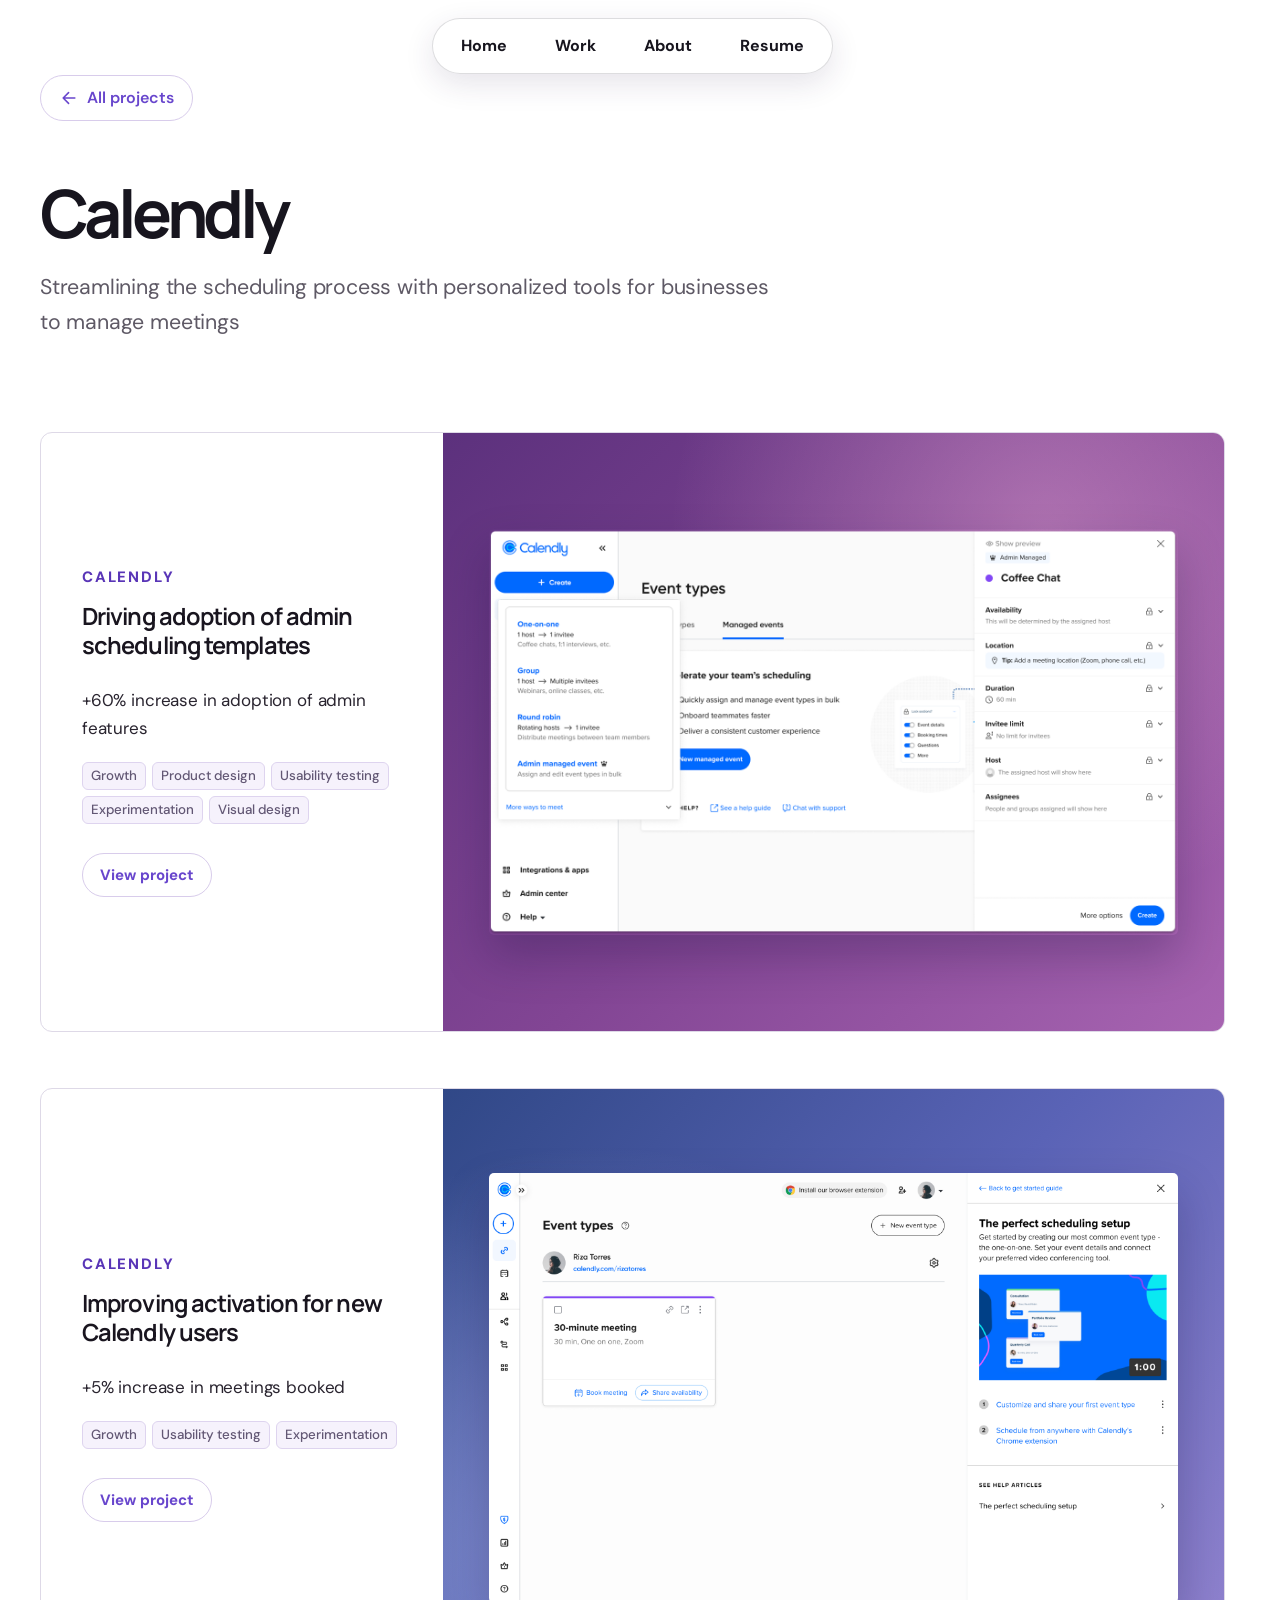
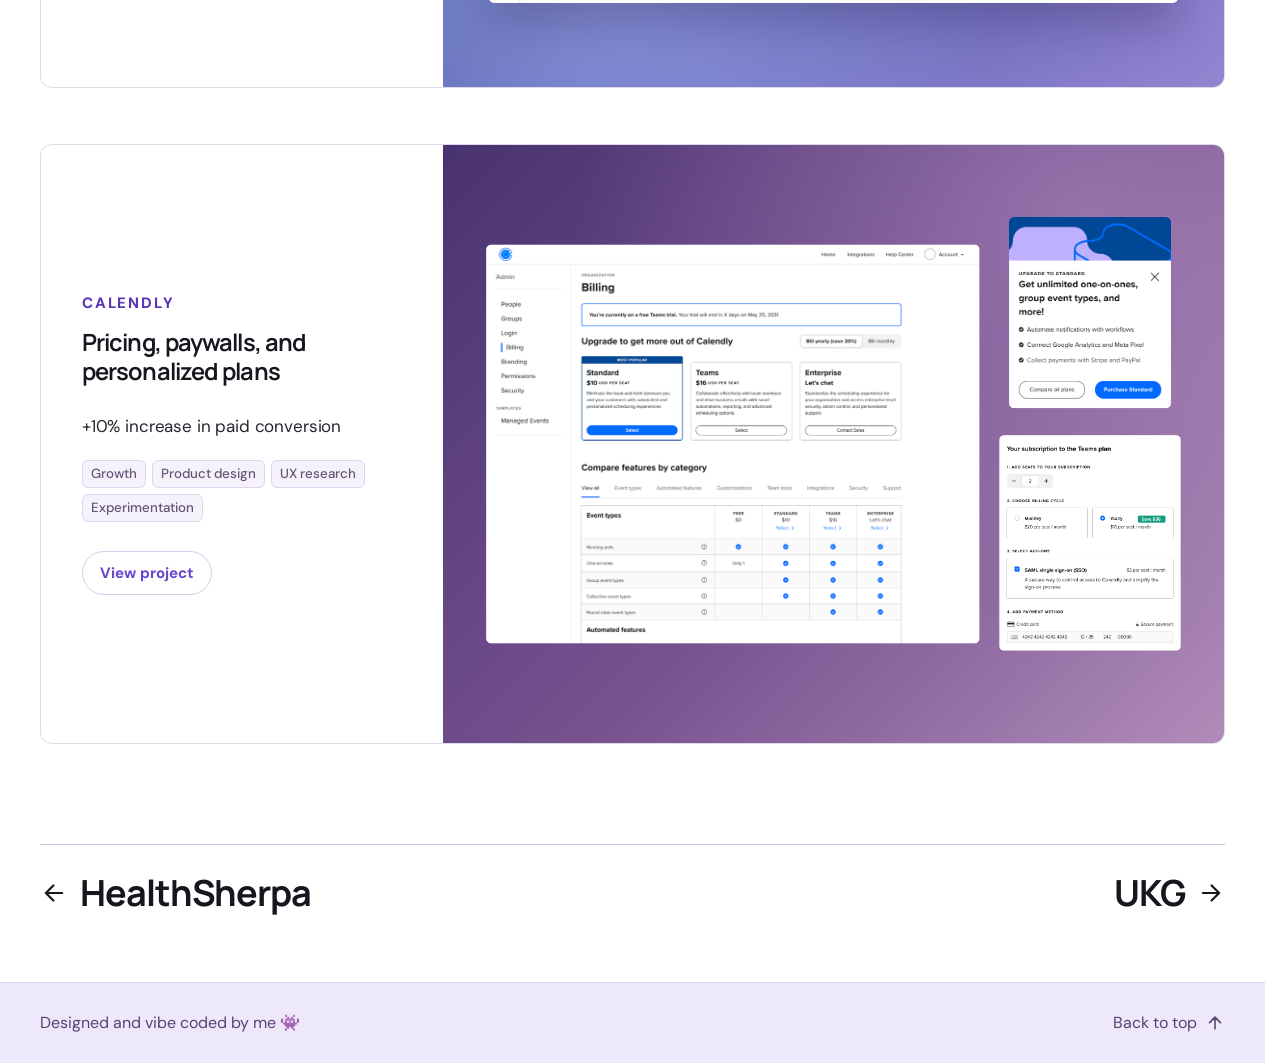
==== commit cca02b77: "Updated links and resume" ====
--- a/work/calendly/index.html
+++ b/work/calendly/index.html
@@ -1 +1 @@
-<!doctype html><html lang="en"><head><meta charset="UTF-8"><meta name="viewport" content="width=device-width, initial-scale=1"><meta name="theme-color" content="#f8f7fb"><link rel="icon" type="image/svg+xml" href="/assets/favicon-sparkle.svg?v=2"><title>Amber Tang — Product Designer</title><meta name="description" content="Amber Tang is a senior product designer creating thoughtful experiences for complex B2B products."><link rel="preconnect" href="https://fonts.googleapis.com"><link rel="preconnect" href="https://fonts.gstatic.com" crossorigin><link href="https://fonts.googleapis.com/css2?family=DM+Sans:wght@400;500;600;700&family=Manrope:wght@400;500;600;700;800&display=swap" rel="stylesheet"><link rel="stylesheet" href="/style.css?v=clarity-regional-20261018"><script src="/analytics.js?v=clarity-regional-20261018" defer></script></head><body><div id="app"></div><script src="/app.js?v=clarity-regional-20261018" defer></script></body></html>
+<!doctype html><html lang="en"><head><meta charset="UTF-8"><meta name="viewport" content="width=device-width, initial-scale=1"><meta name="theme-color" content="#f8f7fb"><link rel="icon" type="image/svg+xml" href="/assets/favicon-sparkle.svg?v=2"><title>Amber Tang — Product Designer</title><meta name="description" content="Amber Tang is a senior product designer creating thoughtful experiences for complex B2B products."><link rel="preconnect" href="https://fonts.googleapis.com"><link rel="preconnect" href="https://fonts.gstatic.com" crossorigin><link href="https://fonts.googleapis.com/css2?family=DM+Sans:wght@400;500;600;700&family=Manrope:wght@400;500;600;700;800&display=swap" rel="stylesheet"><link rel="stylesheet" href="/style.css?v=resume-close-centered-20261018"><script src="/analytics.js?v=resume-close-centered-20261018" defer></script></head><body><div id="app"></div><script src="/app.js?v=resume-close-centered-20261018" defer></script></body></html>
--- a/style.css
+++ b/style.css
@@ -1609,7 +1609,7 @@
 .resume-viewer-actions{display:flex;align-items:center;gap:12px}
 .resume-download{padding:8px 14px;border:1px solid #ded4ef;border-radius:999px;background:white;color:var(--purple);font:500 14px/1.4 'DM Sans',sans-serif}
 .resume-download:hover{background:var(--purple);color:white;border-color:var(--purple)}
-.resume-close{display:grid;place-items:center;width:38px;height:38px;padding:0;border:1px solid #ded4ef;border-radius:999px;background:white;color:var(--purple);font:400 26px/1 sans-serif;cursor:pointer}
+.resume-close{display:grid;place-items:center;flex:0 0 38px;align-self:center;box-sizing:border-box;width:38px;height:38px;margin:0;padding:0;border:1px solid #ded4ef;border-radius:999px;background:white;color:var(--purple);line-height:0;appearance:none;cursor:pointer}.resume-close svg{display:block;width:18px;height:18px;margin:0}
 .resume-close:hover{background:#eee8fb}
 .resume-viewer :is(button,a):focus-visible{outline:2px solid var(--purple);outline-offset:3px}
 .resume-document{flex:1;min-height:0;background:#eae6ef}
